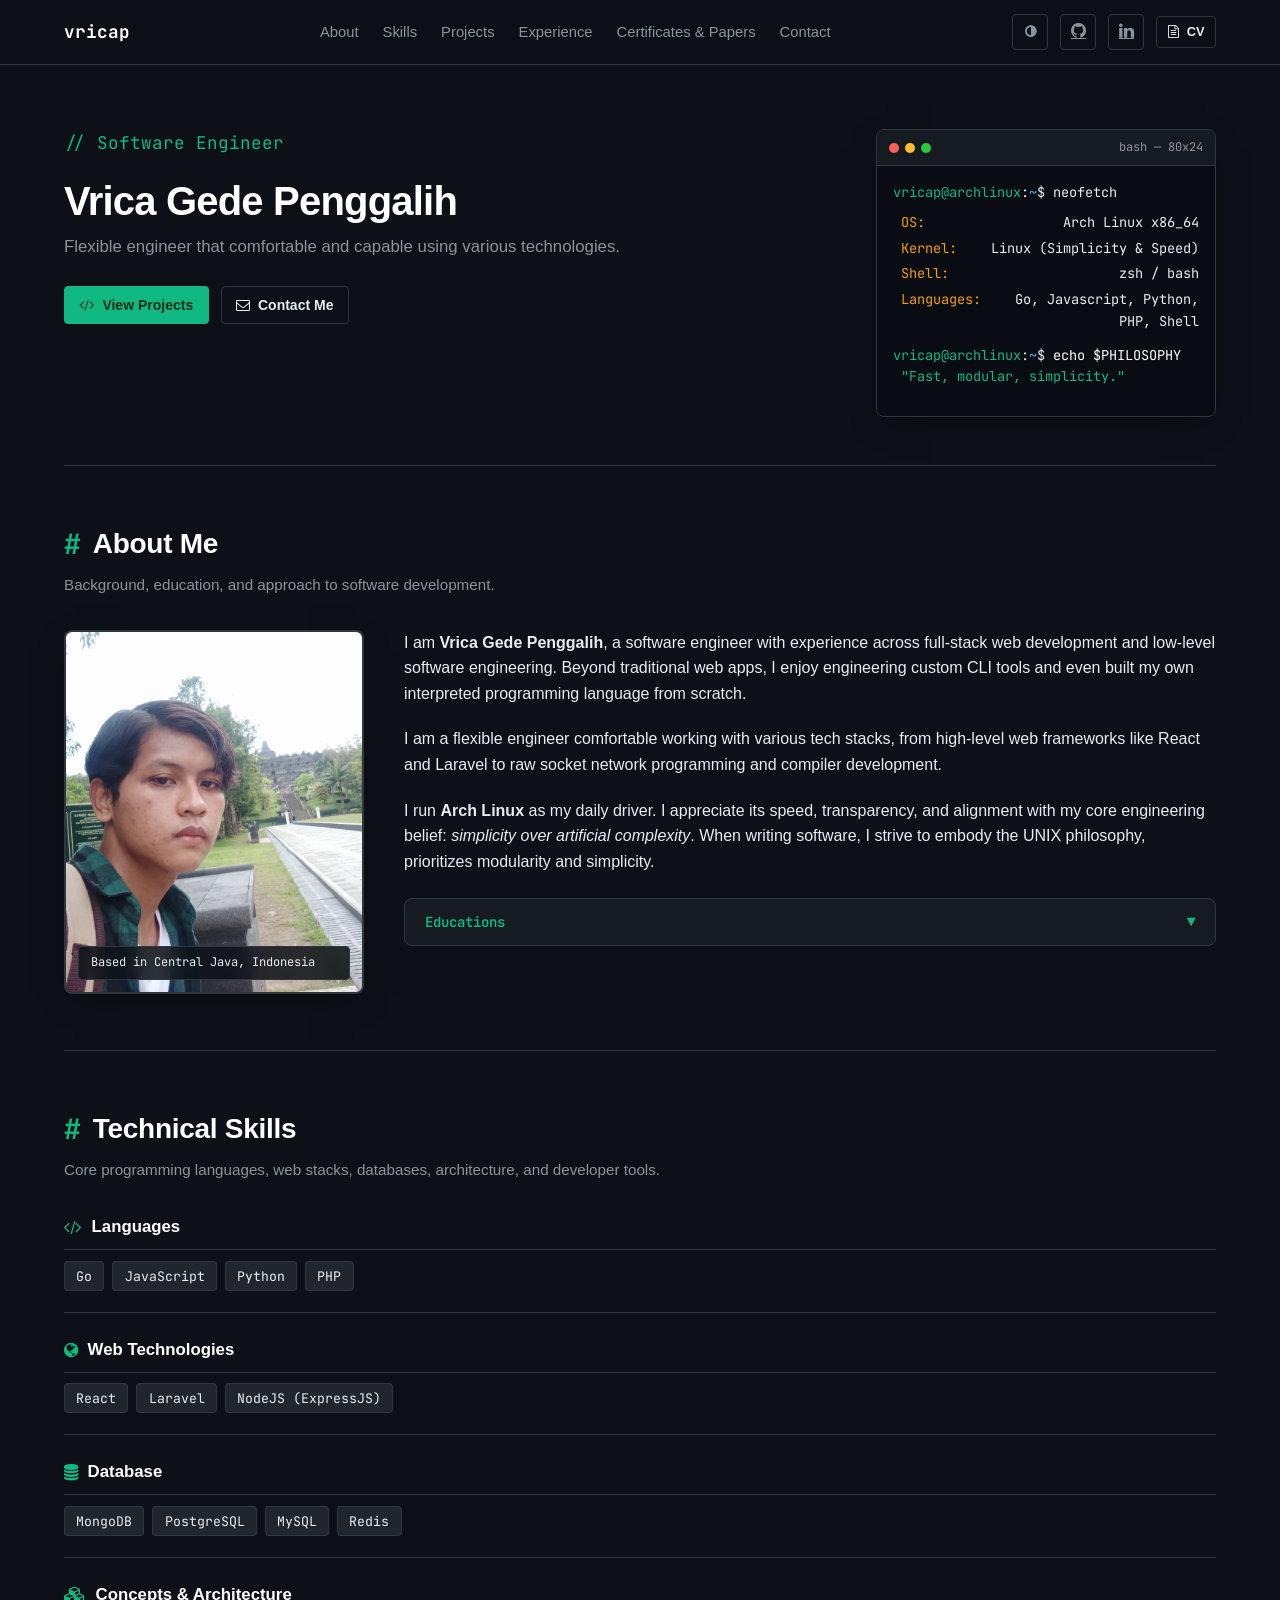
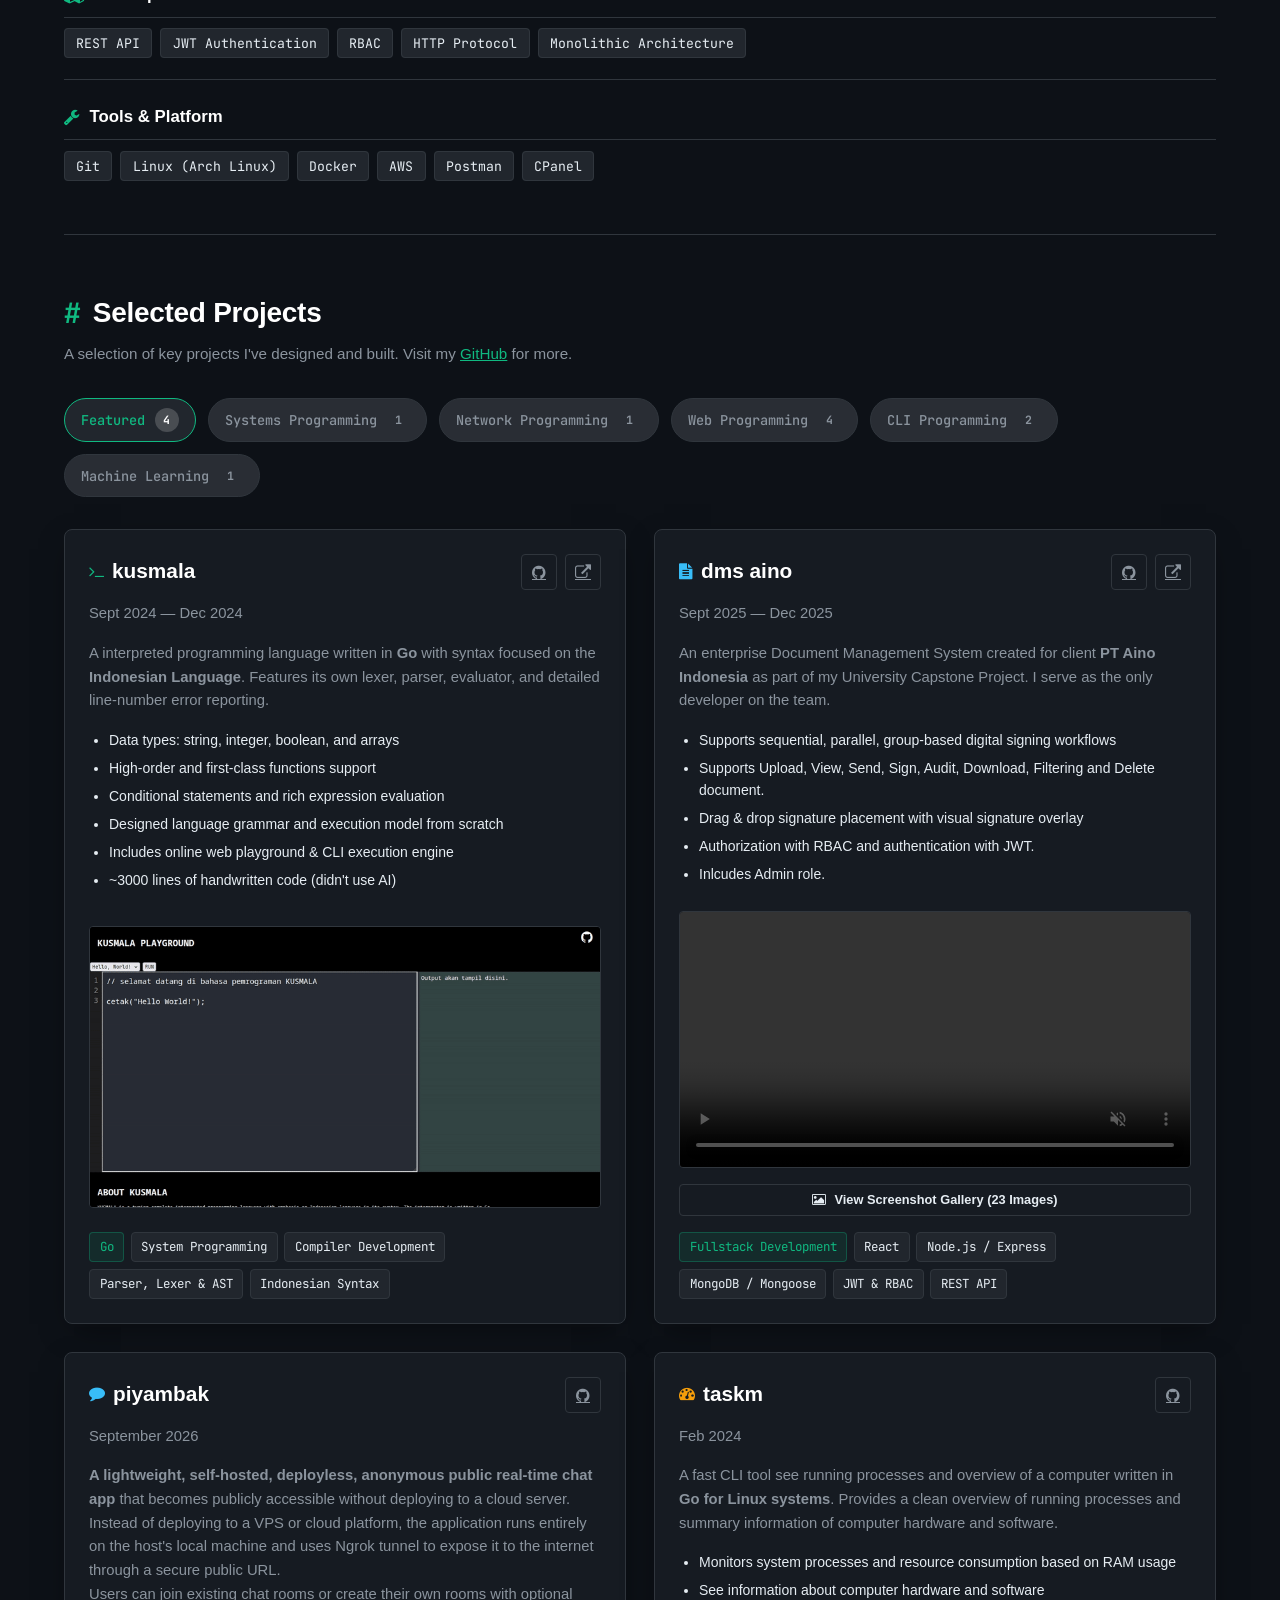
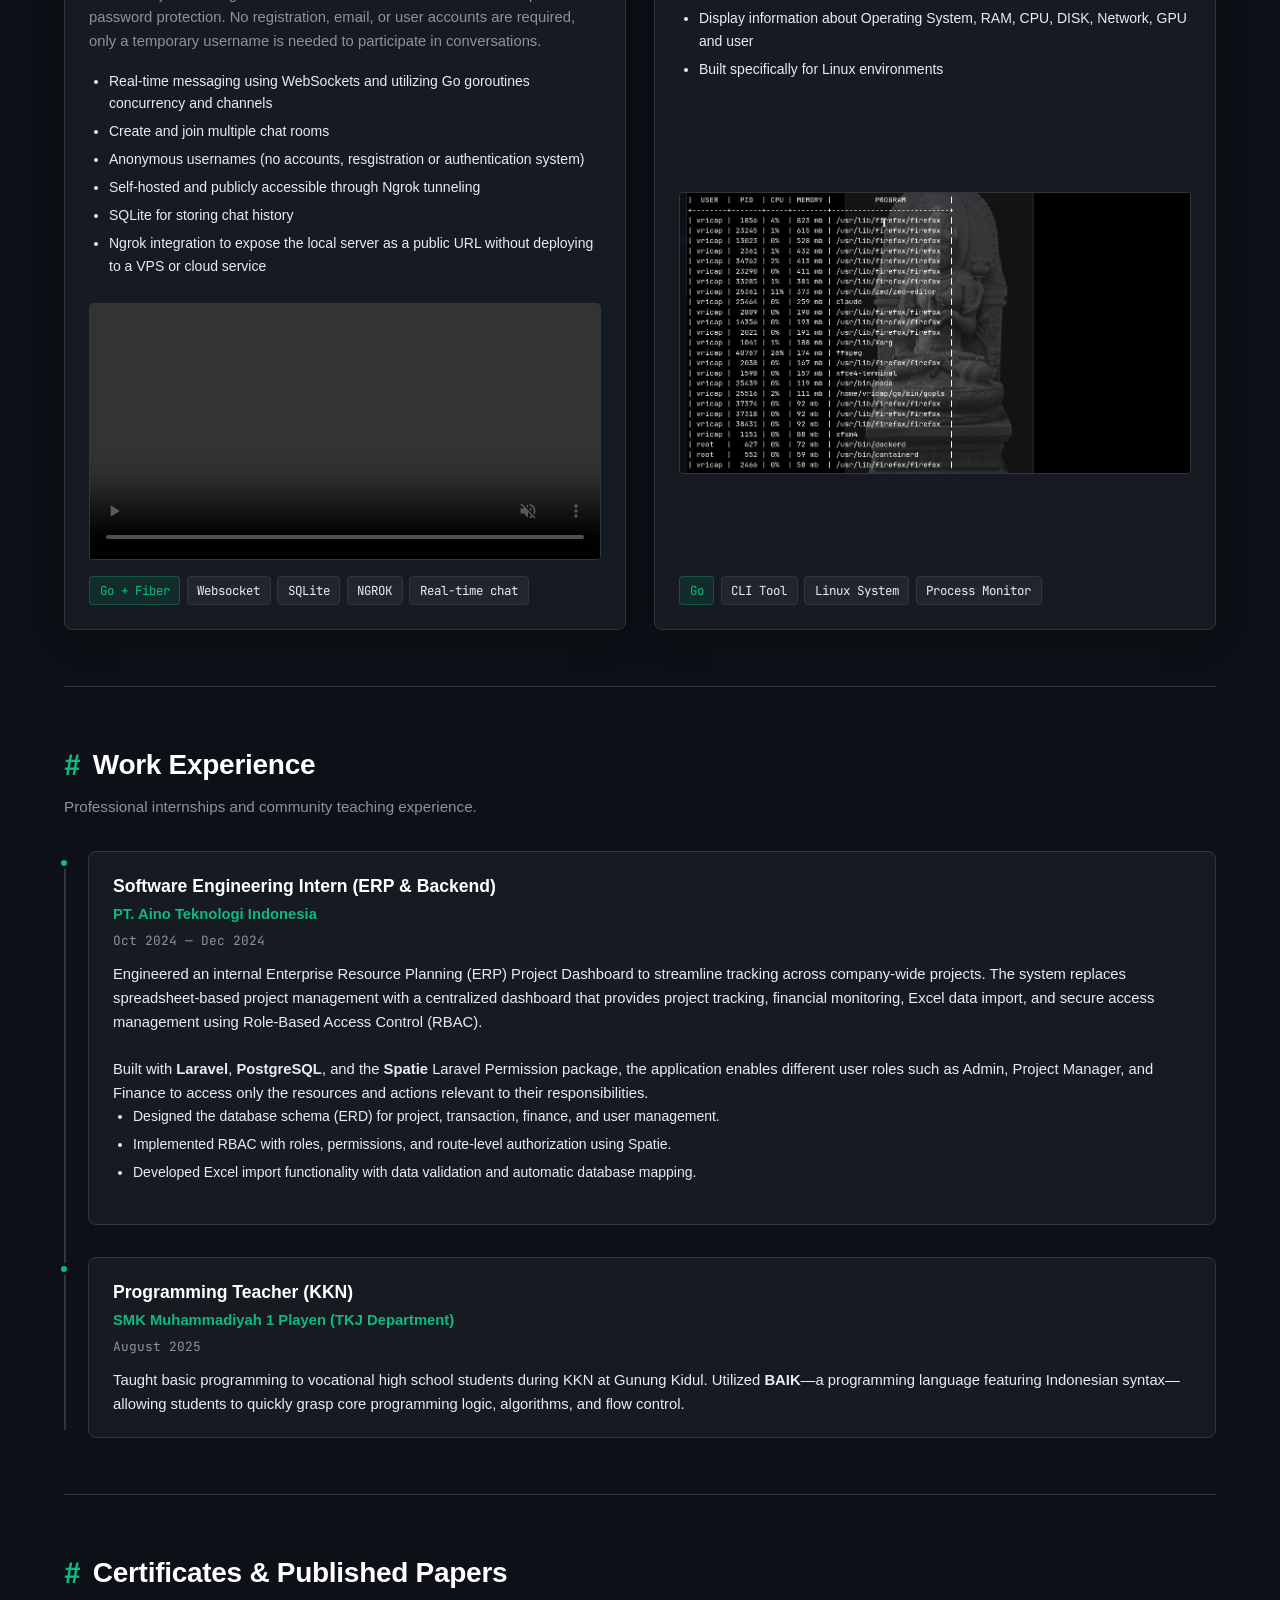
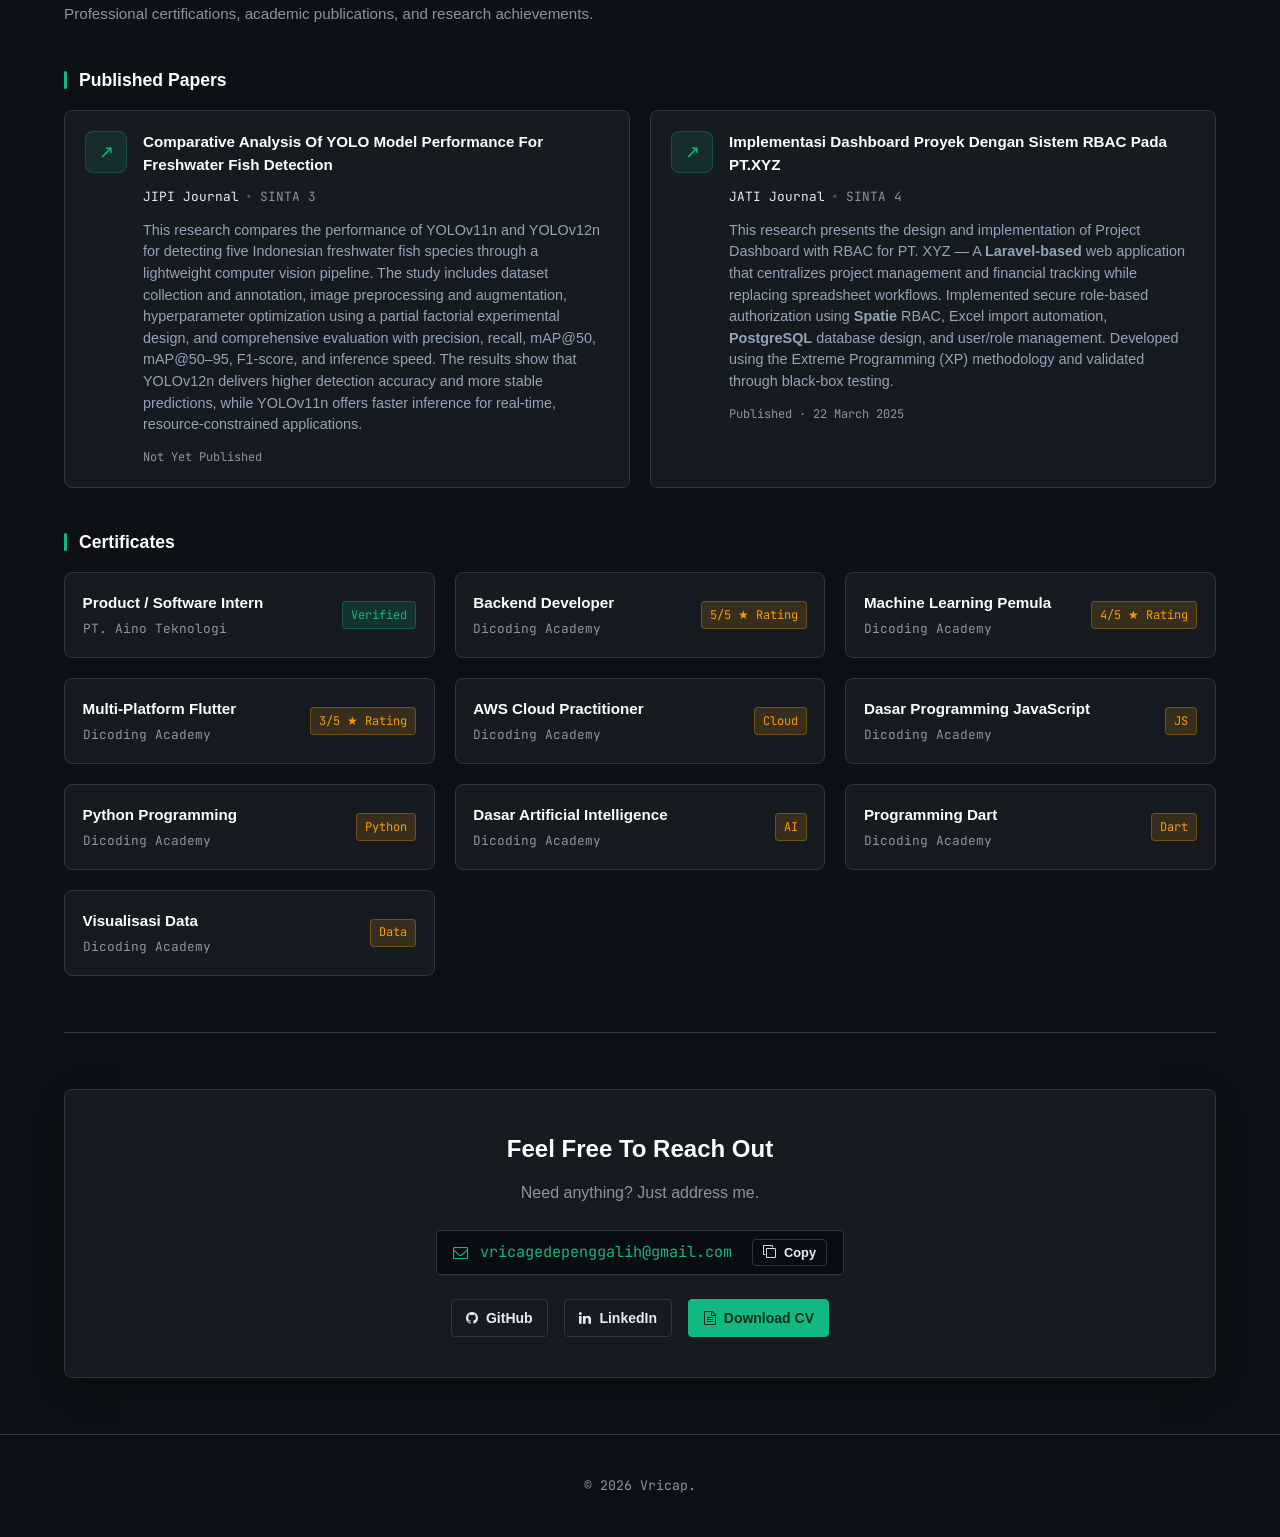
==== index.html @ 4235880d "new project" ====
<!doctype html>
<html lang="en" data-theme="dark">
  <head>
    <meta charset="UTF-8" />
    <meta name="viewport" content="width=device-width, initial-scale=1.0" />
    <title>Vrica Gede Penggalih — Software Engineer</title>
    <meta name="description" content="Portfolio of Vrica Gede Penggalih (Vricap) — Software Engineer specializing in backend systems, custom languages, CLI tools, and web applications." />

    <!-- Fonts & Icons -->
    <link rel="preconnect" href="https://fonts.googleapis.com" />
    <link rel="preconnect" href="https://fonts.gstatic.com" crossorigin />
    <link href="https://fonts.googleapis.com/css2?family=Inter:wght@400;500;600;700;800&family=JetBrains+Mono:wght@400;500;600;700&display=swap" rel="stylesheet" />
    <link rel="stylesheet" href="https://cdnjs.cloudflare.com/ajax/libs/font-awesome/4.7.0/css/font-awesome.min.css" />

    <!-- Custom CSS -->
    <link rel="stylesheet" href="styles.css" />
  </head>
  <body>
    <!-- Navbar -->
    <header>
      <div class="container nav-container">
        <a href="#hero" class="brand">
          <!--<span class="brand-dot"></span>-->
          <span>vricap</span><span style="color: var(--accent-green)"></span>
        </a>

        <ul class="nav-links" id="navLinks">
          <li><a href="#about">About</a></li>
          <li><a href="#skills">Skills</a></li>
          <li><a href="#projects">Projects</a></li>
          <li><a href="#experience">Experience</a></li>
          <li><a href="#certificates">Certificates & Papers</a></li>
          <li><a href="#contact">Contact</a></li>
        </ul>

        <div class="nav-actions">
          <button class="icon-btn" id="themeToggle" title="Switch Theme (Dark / Gruvbox / Nord / Light)">
            <i class="fa fa-adjust"></i>
          </button>

          <a href="https://github.com/vricap" target="_blank" class="icon-btn" title="GitHub Profile">
            <i class="fa fa-github" style="font-size: 1.1rem"></i>
          </a>

          <a href="https://www.linkedin.com/in/vrica-gede-penggalih-266277260/" target="_blank" class="icon-btn" title="LinkedIn Profile">
            <i class="fa fa-linkedin" style="font-size: 1.1rem"></i>
          </a>

          <a href="Vrica-Gede-Penggalih-CV.pdf" target="_blank" class="btn btn-outline btn-sm">
            <i class="fa fa-file-text-o"></i> CV
          </a>

          <button class="mobile-toggle" id="mobileToggle" aria-label="Toggle navigation menu">
            <i class="fa fa-bars"></i>
          </button>
        </div>
      </div>
    </header>

    <main class="container">
      <!-- Hero Section -->
      <section id="hero" class="hero-section">
        <div class="hero-grid">
          <div class="hero-intro">
            <div class="hero-title">// Software Engineer</div>
            <h1>Vrica Gede Penggalih</h1>
            <p class="hero-bio">
                Flexible engineer that comfortable and capable using various technologies.
            </p>
            <!--<div class="hero-tags">
              <span class="tag tag-accent">● Available for opportunities</span>
              <span class="tag">Arch Linux User</span>
              <span class="tag">UNIX Philosophy</span>
              <span class="tag">Go</span>
              <span class="tag">Node.js / React</span>
              <span class="tag">Laravel</span>
            </div>-->
            <div style="display: flex; gap: 0.75rem; flex-wrap: wrap;">
              <a href="#projects" class="btn btn-primary">
                <i class="fa fa-code"></i> View Projects
              </a>
              <a href="#contact" class="btn btn-outline">
                <i class="fa fa-envelope-o"></i> Contact Me
              </a>
            </div>
          </div>

          <!-- Terminal Window -->
          <div class="terminal-window">
            <div class="terminal-header">
              <div class="terminal-dots">
                <span class="dot dot-red"></span>
                <span class="dot dot-yellow"></span>
                <span class="dot dot-green"></span>
              </div>
              <div class="terminal-title">bash — 80x24</div>
            </div>
            <div class="terminal-body">
              <div><span class="prompt">vricap@archlinux</span>:<span class="path">~</span>$ neofetch</div>
              <div class="terminal-output" style="margin-top: 0.5rem;">
                <div class="terminal-row">
                  <span class="term-key">OS:</span>
                  <span class="term-val">Arch Linux x86_64</span>
                </div>
                <div class="terminal-row">
                  <span class="term-key">Kernel:</span>
                  <span class="term-val">Linux (Simplicity &amp; Speed)</span>
                </div>
                <div class="terminal-row">
                  <span class="term-key">Shell:</span>
                  <span class="term-val">zsh / bash</span>
                </div>
                <!--<div class="terminal-row">
                  <span class="term-key">Focus:</span>
                  <span class="term-val">Backend &amp; Systems</span>
                </div>-->
                <div class="terminal-row">
                  <span class="term-key">Languages:</span>
                  <span class="term-val">Go, Javascript, Python, PHP, Shell</span>
                </div>
                <!--<div class="terminal-row">
                  <span class="term-key">Creations:</span>
                  <span class="term-val">kusmala, gherver, taskm</span>
                </div>-->
              </div>
              <div><span class="prompt">vricap@archlinux</span>:<span class="path">~</span>$ <span class="command">echo $PHILOSOPHY</span></div>
              <div class="terminal-output" style="color: var(--accent-green)">
                "Fast, modular, simplicity."
              </div>
            </div>
          </div>
        </div>
      </section>

      <!-- About Section -->
      <section id="about" class="section">
        <div class="section-header">
          <h2 class="section-title">About Me</h2>
          <p class="section-subtitle">Background, education, and approach to software development.</p>
        </div>

        <div class="about-grid">
          <div class="avatar-wrapper">
            <img src="profile-img.jpg" alt="Vrica Gede Penggalih" />
            <div class="status-badge">
              <!--<span class="brand-dot"></span>-->
              <span>Based in Central Java, Indonesia</span>
            </div>
          </div>

          <div class="about-text">
            <p>
              I am <strong>Vrica Gede Penggalih</strong>, a software engineer with experience across full-stack web development and low-level software engineering. Beyond traditional web apps, I enjoy engineering custom CLI tools and even built my own interpreted programming language from scratch.
            </p>
            <p>
              I am a flexible engineer comfortable working with various tech stacks, from high-level web frameworks like React and Laravel to raw socket network programming and compiler development.
            </p>
            <p>
              I run <strong>Arch Linux</strong> as my daily driver. I appreciate its speed, transparency, and alignment with my core engineering belief: <em>simplicity over artificial complexity</em>. When writing software, I strive to embody the UNIX philosophy, prioritizes modularity and simplicity.
            </p>

            <!-- Javanese Accordion -->
            <div class="javanese-box">
              <button class="javanese-toggle" id="javaneseToggle">
                <span>Educations</span>
                <span id="javaneseArrow">▼</span>
              </button>
              <div class="javanese-content" id="javaneseContent">
                <span class="javanese-script">
                  S1 Universitas Aisyiyah Yogyakarta 2022 — 2026
                </span>
                <p style="font-size: 0.875rem; margin-bottom: 0;">
                    Information Technology. IPK 3.66
                </p>
              </div>
            </div>
          </div>
        </div>
      </section>

<!-- Technical Skills Section -->
      <section id="skills" class="section">
        <div class="section-header">
          <h2 class="section-title">Technical Skills</h2>
          <p class="section-subtitle">Core programming languages, web stacks, databases, architecture, and developer tools.</p>
        </div>

        <ul class="skills-list">
          <li class="skills-list-item">
            <div class="skills-list-header">
              <i class="fa fa-code"></i>
              <span>Languages</span>
            </div>
            <ul class="skills-list-tags">
              <li><span class="skill-pill">Go</span></li>
              <li><span class="skill-pill">JavaScript</span></li>
              <li><span class="skill-pill">Python</span></li>
              <li><span class="skill-pill">PHP</span></li>
            </ul>
          </li>

          <li class="skills-list-item">
            <div class="skills-list-header">
              <i class="fa fa-globe"></i>
              <span>Web Technologies</span>
            </div>
            <ul class="skills-list-tags">
              <li><span class="skill-pill">React</span></li>
              <li><span class="skill-pill">Laravel</span></li>
              <li><span class="skill-pill">NodeJS (ExpressJS)</span></li>
            </ul>
          </li>

          <li class="skills-list-item">
            <div class="skills-list-header">
              <i class="fa fa-database"></i>
              <span>Database</span>
            </div>
            <ul class="skills-list-tags">
              <li><span class="skill-pill">MongoDB</span></li>
              <li><span class="skill-pill">PostgreSQL</span></li>
              <li><span class="skill-pill">MySQL</span></li>
              <li><span class="skill-pill">Redis</span></li>
            </ul>
          </li>

          <li class="skills-list-item">
            <div class="skills-list-header">
              <i class="fa fa-cubes"></i>
              <span>Concepts & Architecture</span>
            </div>
            <ul class="skills-list-tags">
              <li><span class="skill-pill">REST API</span></li>
              <li><span class="skill-pill">JWT Authentication</span></li>
              <li><span class="skill-pill">RBAC</span></li>
              <li><span class="skill-pill">HTTP Protocol</span></li>
              <li><span class="skill-pill">Monolithic Architecture</span></li>
            </ul>
          </li>

          <li class="skills-list-item">
            <div class="skills-list-header">
              <i class="fa fa-wrench"></i>
              <span>Tools & Platform</span>
            </div>
            <ul class="skills-list-tags">
              <li><span class="skill-pill">Git</span></li>
              <li><span class="skill-pill">Linux (Arch Linux)</span></li>
              <li><span class="skill-pill">Docker</span></li>
              <li><span class="skill-pill">AWS</span></li>
              <li><span class="skill-pill">Postman</span></li>
              <li><span class="skill-pill">CPanel</span></li>
            </ul>
          </li>
        </ul>
      </section>

      <!-- Projects Section -->
      <section id="projects" class="section">
        <div class="section-header">
          <h2 class="section-title">Selected Projects</h2>
          <p class="section-subtitle">
            A selection of key projects I've designed and built. Visit my <a href="https://github.com/vricap" target="_blank" style="color: var(--accent-green); text-decoration: underline;">GitHub</a> for more.
          </p>
        </div>

        <!-- Filter Bar -->
        <div class="filter-bar">
          <button class="filter-btn active featured-btn" data-filter="featured">
              Featured
              <span class="count">4</span>
          </button>
          <button class="filter-btn" data-filter="systems">
              Systems Programming
              <span class="count">1</span>
          </button>
          <button class="filter-btn" data-filter="network">
              Network Programming
              <span class="count">1</span>
          </button>
          <button class="filter-btn" data-filter="web">
              Web Programming
              <span class="count">4</span>
          </button>
          <button class="filter-btn" data-filter="cli">
              CLI Programming
              <span class="count">2</span>
          </button>
          <button class="filter-btn" data-filter="ml">
              Machine Learning
              <span class="count">1</span>
          </button>
        </div>

        <div class="projects-grid">
          <!-- Project 1: Kusmala -->
          <div class="project-card" data-category="systems featured">
            <div class="project-header">
              <div class="project-title-area">
                <i class="fa fa-terminal" style="color: var(--accent-green)"></i>
                <a href="https://github.com/vricap/kusmala" target="_blank" class="project-title">
                    kusmala
                </a>
              </div>
              <div class="project-links">
                <a href="https://github.com/vricap/kusmala" target="_blank" class="icon-btn" title="View Code on GitHub">
                  <i class="fa fa-github"></i>
                </a>
                <a href="https://ku-7a61eb073c154657985fb0a5e6bce6e6.ecs.ap-southeast-1.on.aws/" target="_blank" class="icon-btn" title="Live Playground">
                  <i class="fa fa-external-link"></i>
                </a>
              </div>
            </div>

            <span class="project-time">Sept 2024 — Dec 2024</span>
            <p class="project-description">
              A interpreted programming language written in <strong>Go</strong> with syntax focused on the <strong>Indonesian Language</strong>. Features its own lexer, parser, evaluator, and detailed line-number error reporting.
            </p>

            <ul class="project-feature-list">
              <li>Data types: string, integer, boolean, and arrays</li>
              <li>High-order and first-class functions support</li>
              <li>Conditional statements and rich expression evaluation</li>
              <li>Designed language grammar and execution model from scratch</li>
              <li>Includes online web playground &amp; CLI execution engine</li>
              <li>~3000 lines of handwritten code (didn't use AI)</li>
            </ul>

            <div class="project-media">
              <img src="resources/kusmala-demo.gif" alt="kusmala interpreter demo" loading="lazy" />
            </div>

            <div class="project-tags">
              <span class="tag tag-accent">Go</span>
              <span class="tag">System Programming</span>
              <span class="tag">Compiler Development</span>
              <span class="tag">Parser, Lexer &amp; AST</span>
              <span class="tag">Indonesian Syntax</span>
            </div>
          </div>

          <!-- Project 2: DMS Aino -->
          <div class="project-card" data-category="web featured">
            <div class="project-header">
              <div class="project-title-area">
                <i class="fa fa-file-text" style="color: var(--accent-blue)"></i>
                <a href="https://github.com/Vricap/dms-aino" target="_blank" class="project-title">dms aino</a>
              </div>
              <div class="project-links">
                <a href="https://github.com/Vricap/dms-aino" target="_blank" class="icon-btn" title="View Code on GitHub">
                  <i class="fa fa-github"></i>
                </a>
                <a href="https://dms-aino.onrender.com/" target="_blank" class="icon-btn" title="Live Demo">
                  <i class="fa fa-external-link"></i>
                </a>
              </div>
            </div>

            <span class="project-time">Sept 2025 — Dec 2025</span>
            <p class="project-description">
              An enterprise Document Management System created for client <strong>PT Aino Indonesia</strong> as part of my University Capstone Project. I serve as the only developer on the team.
            </p>

            <ul class="project-feature-list">
              <li>Supports sequential, parallel, group-based digital signing workflows</li>
              <li> Supports Upload, View, Send, Sign, Audit, Download, Filtering and Delete document.</li>
              <li>Drag &amp; drop signature placement with visual signature overlay</li>
              <li>Authorization with RBAC and authentication with JWT.</li>
              <li>Inlcudes Admin role.</li>
            </ul>

            <div class="project-media">
              <video autoplay muted loop playsinline controls class="video">
                <source src="resources/dms-aino-demo.mp4" type="video/mp4" />
                Your browser does not support the video tag.
              </video>
            </div>

            <div style="margin-bottom: 1rem;">
              <a href="#" id="openDmsGallery" class="btn btn-outline btn-sm" style="width: 100%;">
                <i class="fa fa-picture-o"></i> View Screenshot Gallery (23 Images)
              </a>
            </div>

            <div class="project-tags">
              <span class="tag tag-accent">Fullstack Development</span>
              <span class="tag">React</span>
              <span class="tag">Node.js / Express</span>
              <span class="tag">MongoDB / Mongoose</span>
              <span class="tag">JWT &amp; RBAC</span>
              <span class="tag">REST API</span>
            </div>
          </div>

          <!-- Project Piyambak -->
          <div class="project-card" data-category="web featured">
            <div class="project-header">
              <div class="project-title-area">
                <i class="fa fa-comment" style="color: var(--accent-blue)"></i>
                <a href="https://github.com/Vricap/piyambak" target="_blank" class="project-title">piyambak</a>
              </div>
              <div class="project-links">
                <a href="https://github.com/Vricap/piyambak" target="_blank" class="icon-btn" title="View Code on GitHub">
                  <i class="fa fa-github"></i>
                </a>
              </div>
            </div>

            <span class="project-time">September 2026</span>
            <p class="project-description">
                <strong>A lightweight, self-hosted, deployless, anonymous public real-time chat app</strong> that becomes publicly accessible without deploying to a cloud server. Instead of deploying to a VPS or cloud platform, the application runs entirely on the host's local machine and uses Ngrok tunnel to expose it to the internet through a secure public URL.<br>
                Users can join existing chat rooms or create their own rooms with optional password protection. No registration, email, or user accounts are required, only a temporary username is needed to participate in conversations.
            </p>

            <ul class="project-feature-list">
              <li>Real-time messaging using WebSockets and utilizing Go goroutines concurrency and channels</li>
              <li>Create and join multiple chat rooms</li>
              <li>Anonymous usernames (no accounts, resgistration or authentication system)</li>
              <li>Self-hosted and publicly accessible through Ngrok tunneling</li>
              <li>SQLite for storing chat history</li>
              <li>Ngrok integration to expose the local server as a public URL without deploying to a VPS or cloud service</li>
            </ul>

            <div class="project-media">
              <video autoplay muted loop playsinline controls class="video">
                <source src="resources/piyambak-demo.mp4" type="video/mp4" />
                Your browser does not support the video tag.
              </video>
            </div>

            <div class="project-tags">
              <span class="tag tag-accent">Go + Fiber</span>
              <span class="tag">Websocket</span>
              <span class="tag">SQLite</span>
              <span class="tag">NGROK</span>
              <span class="tag">Real-time chat</span>
            </div>
          </div>

          <!-- Project 3: Gherver -->
          <div class="project-card" data-category="network">
            <div class="project-header">
              <div class="project-title-area">
                <i class="fa fa-server" style="color: var(--accent-purple)"></i>
                <a href="https://github.com/Vricap/gherver" target="_blank" class="project-title">gherver</a>
              </div>
              <div class="project-links">
                <a href="https://github.com/Vricap/gherver" target="_blank" class="icon-btn" title="View Code on GitHub">
                  <i class="fa fa-github"></i>
                </a>
              </div>
            </div>

            <span class="project-time">May 2025</span>
            <p class="project-description">
              A lightweight HTTP server library for Go, <strong>built from scratch</strong> using TCP connections without relying on Go's http package, giving deep insight into http ptocol and network-level backend development.
            </p>

            <ul class="project-feature-list">
                <li>Implemented an HTTP server directly on top of Go's net TCP package.</li>
                <li>Built HTTP request parsing and response handling from the ground up.</li>
                <li>Designed a simple routing system supporting HTTP methods and custom handlers.</li>
                <li>Added static file serving for documents and media.</li>
                <li>Implemented configurable HTTP response headers and status codes.</li>
                <li>Added JSON and byte-based response support.</li>
                <li>Designed the library with a simple API for defining routes and starting the server.</li>
              <!--<li>TCP socket-based HTTP request parsing &amp; response formatting</li>
              <li>Method and path-based routing</li>
              <li>Supports HTTP status codes, JSON & byte responses, and CORS handling</li>
              <li>Supports Static file and media serving</li>-->
            </ul>

            <div class="terminal-window" style="margin-bottom: 1rem; font-size: 0.78rem;">
              <div class="terminal-body" style="padding: 0.75rem;">
                <span style="color: var(--accent-purple)">// EXAMPLE</span><br/>
                <span style="color: var(--accent-blue)">h</span> := http.Init()<br/>
                <span style="color: var(--accent-blue)">h</span>.LoadStatic(<span style="color: var(--accent-amber)">"/static"</span>, <span style="color: var(--accent-amber)">"./resource"</span>)<br/><br/>

                <span style="color: var(--accent-blue)">h</span>.Routes = []*http.Routes{<br/>
                &nbsp;&nbsp;{<br/>
                &nbsp;&nbsp;&nbsp;&nbsp;Path: <span style="color: var(--accent-amber)">"/api/foo"</span>,<br/>
                &nbsp;&nbsp;&nbsp;&nbsp;Method: <span style="color: var(--accent-amber)">"GET"</span>,<br/>
                &nbsp;&nbsp;&nbsp;&nbsp;Handler: func(h *http.Http) {<br/>
                &nbsp;&nbsp;&nbsp;&nbsp;&nbsp;&nbsp;h.Response.Headers.SetStatusCode(<span style="color: var(--accent-amber)">200</span>)<br/>
                &nbsp;&nbsp;&nbsp;&nbsp;&nbsp;&nbsp;h.Response.Headers.ContType = <span style="color: var(--accent-amber)">"application/json"</span><br/>
                &nbsp;&nbsp;&nbsp;&nbsp;&nbsp;&nbsp;h.Response.Body.Byte([]<span style="color: var(--accent-blue)">byte</span>(<span style="color: var(--accent-amber)">`{"status":"ok"}`</span>))<br/>
                &nbsp;&nbsp;&nbsp;&nbsp;},<br/>
                &nbsp;&nbsp;},<br/>
                }<br/><br/>

                <span style="color: var(--accent-blue)">h</span>.StartServer(<span style="color: var(--accent-amber)">"127.0.0.1"</span>, <span style="color: var(--accent-amber)">":8000"</span>)
              </div>
            </div>

            <div class="project-tags">
              <span class="tag tag-accent">Go</span>
              <span class="tag">Network Programming</span>
              <span class="tag">TCP Sockets</span>
              <span class="tag">HTTP Protocol</span>
              <!--<span class="tag">Zero Dependencies</span>-->
            </div>
          </div>

          <!-- Project 4: Taskm -->
          <div class="project-card" data-category="cli featured">
            <div class="project-header">
              <div class="project-title-area">
                <i class="fa fa-tachometer" style="color: var(--accent-amber)"></i>
                <a href="https://github.com/Vricap/taskm" target="_blank" class="project-title">taskm</a>
              </div>
              <div class="project-links">
                <a href="https://github.com/Vricap/taskm" target="_blank" class="icon-btn" title="View Code on GitHub">
                  <i class="fa fa-github"></i>
                </a>
              </div>
            </div>

            <span class="project-time">Feb 2024</span>
            <p class="project-description">
              A fast CLI tool see running processes and overview of a computer written in <strong>Go for Linux systems</strong>. Provides a clean overview of running processes and summary information of computer hardware and software.
            </p>

            <ul class="project-feature-list">
              <li>Monitors system processes and resource consumption based on RAM usage</li>
              <li>See information about computer hardware and software</li>
              <li>Display information about Operating System, RAM, CPU, DISK, Network, GPU and user</li>
              <li>Built specifically for Linux environments</li>
            </ul>

            <div class="project-media">
              <img src="resources/taskm.gif" alt="taskm CLI preview" loading="lazy" />
            </div>

            <div class="project-tags">
              <span class="tag tag-accent">Go</span>
              <span class="tag">CLI Tool</span>
              <span class="tag">Linux System</span>
              <span class="tag">Process Monitor</span>
            </div>
          </div>

          <!-- Project jocr -->
          <div class="project-card" data-category="web">
            <div class="project-header">
              <div class="project-title-area">
                <i class="fa fa-terminal" style="color: var(--accent-green)"></i>
                <a href="https://github.com/vricap/jocr" target="_blank" class="project-title">
                    jocr
                </a>
              </div>
              <div class="project-links">
                <a href="https://github.com/vricap/jocr" target="_blank" class="icon-btn" title="View Code on GitHub">
                  <i class="fa fa-github"></i>
                </a>
              </div>
            </div>

            <span class="project-time">Apr 2025</span>
            <p class="project-description">
                A web-based OCR application for recognizing Javanese language from images and converting it into digital text. Built with Golang for the backend and Tesseract OCR as the recognition engine, featuring a clean and minimal interface with image preview, drag-and-drop upload, OCR processing, and downloadable text results.
            </p>

            <ul class="project-feature-list">
                <li>Built a web-based Javanese OCR application using Golang and Tesseract OCR.</li>
                <li>Implemented image upload, drag-and-drop, real-time image preview, OCR text extraction, and downloadable output</li>
                <li>Used <em><a href="https://github.com/tesseract-ocr/tessdata_best">tessdata_best</a></em> model provided by the tesseract engine community.</li>
                <li>Containerized the app with Docker. Available at <a href="https://hub.docker.com/repository/docker/vricap/javanese-ocr-go">Docker Hub</a></li>
            </ul>

            <div class="project-media">
              <video autoplay muted loop playsinline controls class="video">
                <source src="resources/jocr-demo.mp4" type="video/mp4" />
                Your browser does not support the video tag.
              </video>
            </div>

            <div class="project-tags">
              <span class="tag tag-accent">Go</span>
              <span class="tag">Web Programming</span>
              <span class="tag">Tesseract Engine</span>
              <span class="tag">OCR</span>
              <span class="tag">Docker</span>
            </div>
          </div>

          <!-- Project zipper -->
          <div class="project-card" data-category="cli">
            <div class="project-header">
              <div class="project-title-area">
                <i class="fa fa-terminal" style="color: var(--accent-green)"></i>
                <a href="https://github.com/vricap/zipper" target="_blank" class="project-title">
                    zipper
                </a>
              </div>
              <div class="project-links">
                <a href="https://github.com/vricap/zipper" target="_blank" class="icon-btn" title="View Code on GitHub">
                  <i class="fa fa-github"></i>
                </a>
              </div>
            </div>

            <span class="project-time">Dec 2023</span>
            <p class="project-description">
                A lightweight command-line utility for compressing and extracting files and folders using ZIP archives. Built with Go, Zipper provides a simple CLI interface for quickly zipping individual files, multiple files, or entire directories, as well as extracting ZIP archives to a specified destination.
            </p>

            <ul class="project-feature-list">
                <li>Zip individual files or multiple files or even entire directories</li>
                <li>Extract ZIP archives with custom destination paths</li>
                <li>Simple command-line interface</li>
                <li>Lightweight and fast</li>
            </ul>

            <div class="terminal-window" style="margin-bottom: 1rem; font-size: 0.78rem;">
              <div class="terminal-body" style="padding: 0.75rem;">
                <span style="color: var(--accent-purple)">// EXAMPLE</span><br/>
                <span style="color: var(--accent-purple)">// ZIP MULTIPLE FILES</span><br/>
                <span style="color: var(--accent-blue)">$</span> zipper -z -fl
                <span style="color: var(--accent-amber)">[task1.pdf task2.pdf]</span>
                <span style="color: var(--accent-amber)">homework</span><br/><br/>

                <span style="color: var(--accent-purple)">// ZIP A FOLDER</span><br/>
                <span style="color: var(--accent-blue)">$</span> zipper -z -fd
                <span style="color: var(--accent-amber)">my-project</span>
                <span style="color: var(--accent-amber)">backup</span><br/><br/>

                <span style="color: var(--accent-purple)">// UNZIP AN ARCHIVE</span><br/>
                <span style="color: var(--accent-blue)">$</span> zipper -u
                <span style="color: var(--accent-amber)">homework.zip</span>
                <span style="color: var(--accent-amber)">homework-done</span>
              </div>
            </div>

            <div class="project-tags">
              <span class="tag tag-accent">Go</span>
              <span class="tag">CLI tool</span>
              <span class="tag">ZIP Archive</span>
            </div>
          </div>

          <!-- Project fishscan -->
          <div class="project-card" data-category="web ml">
            <div class="project-header">
              <div class="project-title-area">
                <i class="fa fa-terminal" style="color: var(--accent-green)"></i>
                <a href="https://github.com/vricap/fishes_detection" target="_blank" class="project-title">
                    Fishscan AI
                </a>
              </div>
              <div class="project-links">
                <a href="https://github.com/vricap/fishes_detection" target="_blank" class="icon-btn" title="View Code on GitHub">
                  <i class="fa fa-github"></i>
                </a>
              </div>
            </div>

            <span class="project-time">May 2025</span>
            <p class="project-description">
                Built an end-to-end web application that detects multiple Indonesian freshwater fish species from a single image using my own YOLOv12 object detection model. Independently created the dataset, performed manual annotation and augmentation in Roboflow, trained the model in Google Colab, deployed it to a web application. The application identifies multiple fish and multiple species simultaneously, displays nutritional information for each detected species, and generates personalized cooking recipes using a Large Language Model (LLM).
            </p>

            <ul class="project-feature-list">
                <li>Multi-object and multi-species fish detection in a single image.</li>
                <li>Perform dataset collection, annotation and augmentation in Roboflow and trained the model in Google colab. <a href="https://app.roboflow.com/foo-bar-9kclv/indonesia-freshwater-fish/6">Link to Roboflow -></a></li>
                <li>Supports detection of Milkfish (Bandeng), Catfish (Lele), Tilapia (Nila), Pangasius (Patin), and Gourami (Gurame).</li>
                <li>Displays nutritional information for each detected fish species.</li>
                <li>AI-generated cooking recipes based on detected fish using an LLM.</li>
                <li>User-friendly web interface for image upload and real-time inference.</li>
            </ul>

            <div class="project-media">
              <video autoplay muted loop playsinline controls class="video">
                <source src="resources/fishscan-demo.mp4" type="video/mp4" />
                Your browser does not support the video tag.
              </video>
            </div>

            <div class="project-tags">
              <span class="tag tag-accent">Python + FastAPI</span>
              <span class="tag">Machine Learning</span>
              <span class="tag">Web Programming</span>
              <span class="tag">YOLOv12</span>
              <span class="tag">Roboflow</span>
              <span class="tag">Google Colab</span>
              <span class="tag">Image Detections</span>
            </div>
          </div>
        </div>
      </section>

      <!-- Experience Section -->
      <section id="experience" class="section">
        <div class="section-header">
          <h2 class="section-title">Work Experience</h2>
          <p class="section-subtitle">Professional internships and community teaching experience.</p>
        </div>

        <div class="timeline">
          <!-- Item 1 -->
          <div class="timeline-item">
            <div class="timeline-dot"></div>
            <div class="timeline-content">
              <div class="timeline-role">Software Engineering Intern (ERP &amp; Backend)</div>
              <div class="timeline-company">PT. Aino Teknologi Indonesia</div>
              <div class="timeline-date">Oct 2024 — Dec 2024</div>
              <p class="timeline-desc">
                Engineered an internal Enterprise Resource Planning (ERP) Project Dashboard to streamline tracking across company-wide projects. The system replaces spreadsheet-based project management with a centralized dashboard that provides project tracking, financial monitoring, Excel data import, and secure access management using Role-Based Access Control (RBAC). <br> <br>
                Built with <strong>Laravel</strong>, <strong>PostgreSQL</strong>, and the <strong>Spatie</strong> Laravel Permission package, the application enables different user roles such as Admin, Project Manager, and Finance to access only the resources and actions relevant to their responsibilities.
                <ul class="project-feature-list">
                    <li>Designed the database schema (ERD) for project, transaction, finance, and user management.</li>
                    <li>Implemented RBAC with roles, permissions, and route-level authorization using Spatie.</li>
                    <li>Developed Excel import functionality with data validation and automatic database mapping.</li>
                    <!--<li>Built project management features, including project lists, project details, transaction history, and user/role management.</li>-->
                </ul>
              </p>
            </div>
          </div>

          <!-- Item 2 -->
          <div class="timeline-item">
            <div class="timeline-dot"></div>
            <div class="timeline-content">
              <div class="timeline-role">Programming Teacher (KKN)</div>
              <div class="timeline-company">SMK Muhammadiyah 1 Playen (TKJ Department)</div>
              <div class="timeline-date">August 2025</div>
              <p class="timeline-desc">
                Taught basic programming to vocational high school students during KKN at Gunung Kidul. Utilized <strong>BAIK</strong>—a programming language featuring Indonesian syntax—allowing students to quickly grasp core programming logic, algorithms, and flow control.
              </p>
            </div>
          </div>
        </div>
      </section>

      <!-- Certificates & Published Papers Section -->
      <section id="certificates" class="section">
        <div class="section-header">
          <h2 class="section-title">Certificates &amp; Published Papers</h2>
          <p class="section-subtitle">
            Professional certifications, academic publications, and research achievements.
          </p>
        </div>

        <!-- Published Papers -->
        <div class="subsection papers-subsection">
          <h3 class="subsection-title">Published Papers</h3>

          <div class="paper-grid">

              <!-- Paper 2 -->
              <a href="#" target="_blank" class="paper-card">
                <div class="paper-icon">
                  <span>↗</span>
                </div>

                <div class="paper-info">
                  <h4>
                      Comparative Analysis Of YOLO Model Performance For Freshwater Fish Detection
                  </h4>

                  <div class="paper-meta">
                    <span class="paper-journal">JIPI Journal</span>
                    <span class="paper-divider">•</span>
                    <span>SINTA 3</span>
                  </div>

                  <p class="paper-description">
                    This research compares the performance of YOLOv11n and YOLOv12n for detecting five Indonesian freshwater fish species through a lightweight computer vision pipeline. The study includes dataset collection and annotation, image preprocessing and augmentation, hyperparameter optimization using a partial factorial experimental design, and comprehensive evaluation with precision, recall, mAP@50, mAP@50–95, F1-score, and inference speed. The results show that YOLOv12n delivers higher detection accuracy and more stable predictions, while YOLOv11n offers faster inference for real-time, resource-constrained applications.
                  </p>

                  <div class="paper-date">
                      Not Yet Published
                  </div>
                </div>

                <!--<span class="paper-badge">Research</span>-->
              </a>

            <!-- Paper 1 -->
            <a href="https://garuda.kemdiktisaintek.go.id/documents/detail/4976546" target="_blank" class="paper-card">
              <div class="paper-icon">
                <span>↗</span>
              </div>

              <div class="paper-info">
                <h4>
                  Implementasi Dashboard Proyek Dengan Sistem RBAC Pada PT.XYZ
                </h4>

                <div class="paper-meta">
                  <span class="paper-journal">JATI Journal</span>
                  <span class="paper-divider">•</span>
                  <span>SINTA 4</span>
                </div>

                <p class="paper-description">
                    This research presents the design and implementation of Project Dashboard with RBAC for PT. XYZ — A <strong>Laravel-based</strong> web application that centralizes project management and financial tracking while replacing spreadsheet workflows. Implemented secure role-based authorization using <strong>Spatie</strong> RBAC, Excel import automation, <strong>PostgreSQL</strong> database design, and user/role management. Developed using the Extreme Programming (XP) methodology and validated through black-box testing.
                </p>

                <div class="paper-date">
                  Published · 22 March 2025
                </div>
              </div>

              <!--<span class="paper-badge">Research</span>-->
            </a>

          </div>
        </div>

        <!-- Certificates -->
        <div class="subsection">
          <h3 class="subsection-title">Certificates</h3>

          <div class="cert-grid">
            <!-- Cert 1 -->
            <a href="sertificates/Vrica Gede Penggalih - Product Intern.pdf" target="_blank" class="cert-card">
              <div class="cert-info">
                <h4>Product / Software Intern</h4>
                <div class="cert-issuer">PT. Aino Teknologi</div>
              </div>
              <span class="cert-badge verified">Verified</span>
            </a>

            <!-- Cert 2 -->
            <a href="sertificates/sertifikat_backend_pemula_dicoding.pdf" target="_blank" class="cert-card">
              <div class="cert-info">
                <h4>Backend Developer</h4>
                <div class="cert-issuer">Dicoding Academy</div>
              </div>
              <span class="cert-badge">5/5 ★ Rating</span>
            </a>

            <!-- Cert 3 -->
            <a href="sertificates/sertifikat_ml_pemula_dicoding.pdf" target="_blank" class="cert-card">
              <div class="cert-info">
                <h4>Machine Learning Pemula</h4>
                <div class="cert-issuer">Dicoding Academy</div>
              </div>
              <span class="cert-badge">4/5 ★ Rating</span>
            </a>

            <!-- Cert 4 -->
            <a href="sertificates/sertifikat_aplikasi_flutter_pemula.pdf" target="_blank" class="cert-card">
              <div class="cert-info">
                <h4>Multi-Platform Flutter</h4>
                <div class="cert-issuer">Dicoding Academy</div>
              </div>
              <span class="cert-badge">3/5 ★ Rating</span>
            </a>

            <!-- Cert 5 -->
            <a href="sertificates/sertifikat_aws_cloud_dicoding.pdf" target="_blank" class="cert-card">
              <div class="cert-info">
                <h4>AWS Cloud Practitioner</h4>
                <div class="cert-issuer">Dicoding Academy</div>
              </div>
              <span class="cert-badge">Cloud</span>
            </a>

            <!-- Cert 6 -->
            <a href="sertificates/sertifikat_dasar_javascript.pdf" target="_blank" class="cert-card">
              <div class="cert-info">
                <h4>Dasar Programming JavaScript</h4>
                <div class="cert-issuer">Dicoding Academy</div>
              </div>
              <span class="cert-badge">JS</span>
            </a>

            <!-- Cert 7 -->
            <a href="sertificates/sertifikat_python_pemula_dicoding.pdf" target="_blank" class="cert-card">
              <div class="cert-info">
                <h4>Python Programming</h4>
                <div class="cert-issuer">Dicoding Academy</div>
              </div>
              <span class="cert-badge">Python</span>
            </a>

            <!-- Cert 8 -->
            <a href="sertificates/sertifikat_dasar_ai.pdf" target="_blank" class="cert-card">
              <div class="cert-info">
                <h4>Dasar Artificial Intelligence</h4>
                <div class="cert-issuer">Dicoding Academy</div>
              </div>
              <span class="cert-badge">AI</span>
            </a>

            <!-- Cert 9 -->
            <a href="sertificates/sertifikat_memulai_dengan_dart.pdf" target="_blank" class="cert-card">
              <div class="cert-info">
                <h4>Programming Dart</h4>
                <div class="cert-issuer">Dicoding Academy</div>
              </div>
              <span class="cert-badge">Dart</span>
            </a>

            <!-- Cert 10 -->
            <a href="sertificates/sertifikat_visualisasi_data_dicoding.pdf" target="_blank" class="cert-card">
              <div class="cert-info">
                <h4>Visualisasi Data</h4>
                <div class="cert-issuer">Dicoding Academy</div>
              </div>
              <span class="cert-badge">Data</span>
            </a>
          </div>
        </div>
      </section>

      <!-- Contact Section -->
      <section id="contact" class="section">
        <div class="contact-card">
          <h3>Feel Free To Reach Out</h3>
          <p>
              Need anything? Just address me.
          </p>

          <div class="email-box">
            <i class="fa fa-envelope-o"></i>
            <span>vricagedepenggalih@gmail.com</span>
            <button class="btn btn-outline btn-sm" id="copyEmailBtn" style="margin-left: 0.5rem;" title="Copy to clipboard">
              <i class="fa fa-clone"></i> Copy
            </button>
          </div>

          <div class="social-links">
            <a href="https://github.com/vricap" target="_blank" class="btn btn-outline">
              <i class="fa fa-github"></i> GitHub
            </a>
            <a href="https://www.linkedin.com/in/vrica-gede-penggalih-266277260/" target="_blank" class="btn btn-outline">
              <i class="fa fa-linkedin"></i> LinkedIn
            </a>
            <a href="Vrica-Gede-Penggalih-CV.pdf" target="_blank" class="btn btn-primary">
              <i class="fa fa-file-text-o"></i> Download CV
            </a>
          </div>
        </div>
      </section>
    </main>

    <!-- Modal Lightbox for DMS Screenshots -->
    <div class="modal" id="dmsModal" aria-hidden="true">
      <div class="modal-content">
        <button class="modal-close" id="closeDmsModal">&times;</button>
        <h3 style="color: var(--text-heading); margin-bottom: 0.5rem;">DMS Aino Screenshots</h3>
        <p style="color: var(--text-muted); font-size: 0.9rem;">
          Detailed screenshots of the Document Management System built for PT Aino Indonesia. <a href="screenshot/dms/screenshot.html" target="_blank" style="color: var(--accent-green)">Open full page list &rarr;</a>
        </p>

        <div class="gallery-grid">
          <div class="gallery-item"><img src="screenshot/dms/dashboard.jpg" alt="DMS Dashboard" /></div>
          <div class="gallery-item"><img src="screenshot/dms/documents.jpg" alt="DMS Documents" /></div>
          <div class="gallery-item"><img src="screenshot/dms/ttd-dokumen.jpg" alt="DMS Signature UI" /></div>
          <div class="gallery-item"><img src="screenshot/dms/audit-dokumen.jpg" alt="DMS Audit Log" /></div>
          <div class="gallery-item"><img src="screenshot/dms/users.jpg" alt="DMS User Management" /></div>
          <div class="gallery-item"><img src="screenshot/dms/upload.jpg" alt="DMS File Upload" /></div>
          <div class="gallery-item"><img src="screenshot/dms/kirim-dokumen.jpg" alt="DMS Send Workflow" /></div>
          <div class="gallery-item"><img src="screenshot/dms/inbox.jpg" alt="DMS Inbox" /></div>
        </div>
      </div>
    </div>

    <!-- Footer -->
    <footer>
      <div class="container">
        <p>
          &copy; 2026 Vricap.
        </p>
      </div>
    </footer>

    <!-- Script -->
    <script src="script.js"></script>
  </body>
</html>
---- styles.css ----
/* Modern Craftsman Developer Portfolio - Vricap
   Design Philosophy: Clean, UNIX-inspired, Fast, No AI Slop
*/

:root {
  /* Arch / Tokyo Dark Theme (Default) */
  --bg-main: #0d1117;
  --bg-card: #161b22;
  --bg-card-hover: #1c2128;
  --bg-secondary: #21262d;
  --border-color: #30363d;
  --border-focus: #58a6ff;

  --text-main: #e6edf3;
  --text-muted: #8b949e;
  --text-heading: #ffffff;

  --accent-green: #10b981;
  --accent-blue: #38bdf8;
  --accent-purple: #a855f7;
  --accent-amber: #f59e0b;
  --accent-red: #ef4444;

  --code-bg: #090d13;
  --shadow: 0 10px 30px -10px rgba(0, 0, 0, 0.5);
  --radius: 8px;
  --radius-sm: 4px;

  --font-sans: -apple-system, BlinkMacSystemFont, "Segoe UI", Roboto, Helvetica, Arial, sans-serif;
  --font-mono: "JetBrains Mono", "Fira Code", "Cascadia Code", "Source Code Pro", Consolas, monospace;
}

/* Theme variations */
[data-theme="gruvbox"] {
  --bg-main: #1d2021;
  --bg-card: #282828;
  --bg-card-hover: #3c3836;
  --bg-secondary: #32302f;
  --border-color: #504945;
  --border-focus: #fe8019;
  --text-main: #ebdbb2;
  --text-muted: #a89984;
  --text-heading: #fbf1c7;
  --accent-green: #b8bb26;
  --accent-blue: #83a598;
  --accent-purple: #d3869b;
  --accent-amber: #fabd2f;
  --code-bg: #141617;
}

[data-theme="nord"] {
  --bg-main: #2e3440;
  --bg-card: #3b4252;
  --bg-card-hover: #434c5e;
  --bg-secondary: #4c566a;
  --border-color: #4c566a;
  --border-focus: #88c0d0;
  --text-main: #eceff4;
  --text-muted: #d8dee9;
  --text-heading: #ffffff;
  --accent-green: #a3be8c;
  --accent-blue: #88c0d0;
  --accent-purple: #b48ead;
  --accent-amber: #ebcb8b;
  --code-bg: #242933;
}

[data-theme="light"] {
  --bg-main: #f8fafc;
  --bg-card: #ffffff;
  --bg-card-hover: #f1f5f9;
  --bg-secondary: #e2e8f0;
  --border-color: #cbd5e1;
  --border-focus: #0284c7;
  --text-main: #1e293b;
  --text-muted: #64748b;
  --text-heading: #0f172a;
  --accent-green: #059669;
  --accent-blue: #0284c7;
  --accent-purple: #7c3aed;
  --accent-amber: #d97706;
  --code-bg: #f1f5f9;
  --shadow: 0 10px 25px -5px rgba(0, 0, 0, 0.08);
}

* {
  box-sizing: border-box;
  margin: 0;
  padding: 0;
}

html {
  scroll-behavior: smooth;
  font-size: 16px;
}

body {
  font-family: var(--font-sans);
  background-color: var(--bg-main);
  color: var(--text-main);
  line-height: 1.6;
  min-height: 100vh;
  transition: background-color 0.25s ease, color 0.25s ease;
  overflow-x: hidden;
}

/* Selection */
::selection {
  background-color: rgba(16, 185, 129, 0.3);
  color: var(--text-heading);
}

/* Container */
.container {
  max-width: 1200px;
  margin: 0 auto;
  padding: 0 1.5rem;
}

/* Header & Nav */
header {
  position: sticky;
  top: 0;
  z-index: 100;
  background: rgba(13, 17, 23, 0.85);
  backdrop-filter: blur(12px);
  -webkit-backdrop-filter: blur(12px);
  border-bottom: 1px solid var(--border-color);
  transition: background 0.25s ease, border-color 0.25s ease;
}

[data-theme="light"] header {
  background: rgba(248, 250, 252, 0.85);
}

.nav-container {
  display: flex;
  align-items: center;
  justify-content: space-between;
  height: 64px;
}

.brand {
  display: flex;
  align-items: center;
  gap: 0.5rem;
  font-family: var(--font-mono);
  font-size: 1.1rem;
  font-weight: 700;
  color: var(--text-heading);
  text-decoration: none;
}

.brand-dot {
  width: 10px;
  height: 10px;
  background-color: var(--accent-green);
  border-radius: 50%;
  display: inline-block;
  box-shadow: 0 0 8px var(--accent-green);
}

.nav-links {
  display: flex;
  align-items: center;
  gap: 1.5rem;
  list-style: none;
}

.nav-links a {
  color: var(--text-muted);
  text-decoration: none;
  font-size: 0.925rem;
  font-weight: 500;
  transition: color 0.2s ease;
}

.nav-links a:hover,
.nav-links a.active {
  color: var(--accent-green);
}

.nav-actions {
  display: flex;
  align-items: center;
  gap: 0.75rem;
}

/* Buttons */
.btn {
  display: inline-flex;
  align-items: center;
  justify-content: center;
  gap: 0.5rem;
  padding: 0.45rem 0.9rem;
  font-size: 0.875rem;
  font-weight: 600;
  border-radius: var(--radius-sm);
  text-decoration: none;
  cursor: pointer;
  transition: all 0.2s ease;
  border: 1px solid transparent;
  font-family: var(--font-sans);
}

.btn-sm {
  padding: 0.3rem 0.65rem;
  font-size: 0.8rem;
}

.btn-primary {
  background-color: var(--accent-green);
  color: #052e16;
  border-color: var(--accent-green);
}

.btn-primary:hover {
  filter: brightness(1.1);
  transform: translateY(-1px);
}

.btn-outline {
  background: transparent;
  color: var(--text-main);
  border-color: var(--border-color);
}

.btn-outline:hover {
  background-color: var(--bg-secondary);
  border-color: var(--text-muted);
  color: var(--text-heading);
}

.icon-btn {
  background: transparent;
  border: 1px solid var(--border-color);
  color: var(--text-muted);
  width: 36px;
  height: 36px;
  border-radius: var(--radius-sm);
  display: inline-flex;
  align-items: center;
  justify-content: center;
  cursor: pointer;
  transition: all 0.2s ease;
}

.icon-btn:hover {
  color: var(--text-heading);
  background-color: var(--bg-secondary);
  border-color: var(--text-muted);
}

/* Mobile Nav Toggle */
.mobile-toggle {
  display: none;
  background: none;
  border: none;
  color: var(--text-main);
  font-size: 1.5rem;
  cursor: pointer;
}

/* Hero Section */
.hero-section {
  padding: 4rem 0 3rem;
}

.hero-grid {
  display: grid;
  grid-template-columns: 1fr 340px;
  gap: 2.5rem;
  align-items: start;
}

.hero-intro h1 {
  font-size: 2.5rem;
  font-weight: 800;
  color: var(--text-heading);
  line-height: 1.2;
  margin-bottom: 0.5rem;
  letter-spacing: -0.02em;
}

.hero-title {
  display: inline-block;
  font-family: var(--font-mono);
  font-size: 1.1rem;
  color: var(--accent-green);
  margin-bottom: 1.25rem;
}

.hero-bio {
  font-size: 1.05rem;
  color: var(--text-muted);
  margin-bottom: 1.5rem;
  line-height: 1.7;
}

.hero-tags {
  display: flex;
  flex-wrap: wrap;
  gap: 0.5rem;
  margin-bottom: 1.75rem;
}

.tag {
  font-family: var(--font-mono);
  font-size: 0.78rem;
  padding: 0.25rem 0.6rem;
  border-radius: 4px;
  background-color: var(--bg-secondary);
  border: 1px solid var(--border-color);
  color: var(--text-main);
}

.tag-accent {
  background-color: rgba(16, 185, 129, 0.1);
  border-color: rgba(16, 185, 129, 0.3);
  color: var(--accent-green);
}

/* Terminal Card */
.terminal-window {
  background-color: var(--code-bg);
  border: 1px solid var(--border-color);
  border-radius: var(--radius);
  box-shadow: var(--shadow);
  overflow: hidden;
  font-family: var(--font-mono);
  font-size: 0.85rem;
}

.terminal-header {
  background-color: var(--bg-card);
  padding: 0.5rem 0.75rem;
  display: flex;
  align-items: center;
  justify-content: space-between;
  border-bottom: 1px solid var(--border-color);
}

.terminal-dots {
  display: flex;
  gap: 6px;
}

.dot {
  width: 10px;
  height: 10px;
  border-radius: 50%;
}

.dot-red { background-color: #ff5f56; }
.dot-yellow { background-color: #ffbd2e; }
.dot-green { background-color: #27c93f; }

.terminal-title {
  color: var(--text-muted);
  font-size: 0.75rem;
}

.terminal-body {
  padding: 1rem;
  color: var(--text-main);
  line-height: 1.6;
}

.prompt {
  color: var(--accent-green);
}

.path {
  color: var(--accent-blue);
}

.command {
  color: var(--text-heading);
}

.terminal-output {
  margin-bottom: 0.75rem;
  color: var(--text-muted);
  padding-left: 0.5rem;
}

.terminal-row {
  display: flex;
  justify-content: space-between;
  margin-bottom: 0.25rem;
}

.term-key {
  color: var(--accent-amber);
}

.term-val {
  color: var(--text-main);
  text-align: right;
}

/* Main Section Layout */
.section {
  padding: 3.5rem 0;
  border-top: 1px solid var(--border-color);
}

.section-header {
  margin-bottom: 2rem;
}

.section-title {
  display: flex;
  align-items: center;
  gap: 0.75rem;
  font-size: 1.75rem;
  font-weight: 700;
  color: var(--text-heading);
  letter-spacing: -0.01em;
}

.section-title::before {
  content: "#";
  color: var(--accent-green);
  font-family: var(--font-mono);
}

.section-subtitle {
  color: var(--text-muted);
  font-size: 0.95rem;
  margin-top: 0.4rem;
}

/* About Section */
.about-grid {
  display: grid;
  grid-template-columns: 300px 1fr;
  gap: 2.5rem;
  align-items: start;
}

.avatar-wrapper {
  position: relative;
  border-radius: var(--radius);
  overflow: hidden;
  border: 2px solid var(--border-color);
  background: var(--bg-card);
  box-shadow: var(--shadow);
}

.avatar-wrapper img {
  width: 100%;
  height: auto;
  display: block;
  object-fit: cover;
  transition: transform 0.3s ease;
}

.avatar-wrapper:hover img {
  transform: scale(1.03);
}

.status-badge {
  position: absolute;
  bottom: 12px;
  left: 12px;
  right: 12px;
  background: rgba(13, 17, 23, 0.85);
  backdrop-filter: blur(8px);
  padding: 0.4rem 0.75rem;
  border-radius: var(--radius-sm);
  border: 1px solid var(--border-color);
  font-size: 0.75rem;
  font-family: var(--font-mono);
  color: var(--text-main);
  display: flex;
  align-items: center;
  gap: 0.5rem;
}

.about-text p {
  margin-bottom: 1.25rem;
  color: var(--text-main);
  font-size: 1rem;
}

/* Expandable Javanese Accordion */
.javanese-box {
  background-color: var(--bg-card);
  border: 1px solid var(--border-color);
  border-radius: var(--radius);
  margin-top: 1.5rem;
  overflow: hidden;
}

.javanese-toggle {
  width: 100%;
  padding: 0.85rem 1.25rem;
  background: transparent;
  border: none;
  color: var(--accent-green);
  font-family: var(--font-mono);
  font-size: 0.875rem;
  font-weight: 600;
  display: flex;
  align-items: center;
  justify-content: space-between;
  cursor: pointer;
  text-align: left;
}

.javanese-toggle:hover {
  background-color: var(--bg-secondary);
}

.javanese-content {
  padding: 1.25rem;
  border-top: 1px solid var(--border-color);
  font-size: 0.95rem;
  color: var(--text-muted);
  line-height: 1.8;
  display: none;
}

.javanese-content.open {
  display: block;
}

.javanese-script {
  font-family: serif;
  font-size: 1.1rem;
  color: var(--text-main);
  margin-bottom: 1rem;
  display: block;
  background: var(--code-bg);
  padding: 1rem;
  border-radius: var(--radius-sm);
  border-left: 3px solid var(--accent-green);
}

/* Skills Section */
.skills-list {
  list-style: none;
  padding: 0;
  margin: 0;
}

.skills-list-item {
  margin-bottom: 1.5rem;
  padding-bottom: 1.5rem;
  border-bottom: 1px solid var(--border-color);
}

.skills-list-item:last-child {
  margin-bottom: 0;
  padding-bottom: 0;
  border-bottom: none;
}

.skills-list-header {
  display: flex;
  align-items: center;
  gap: 0.6rem;
  font-size: 1.05rem;
  font-weight: 700;
  color: var(--text-heading);
  margin-bottom: 0.75rem;
  padding-bottom: 0.5rem;
  border-bottom: 1px solid var(--border-color);
}

.skills-list-header i {
  color: var(--accent-green);
}

.skills-list-tags {
  display: flex;
  flex-wrap: wrap;
  gap: 0.5rem;
  list-style-type: none;
}

.skill-pill {
  font-family: var(--font-mono);
  font-size: 0.825rem;
  padding: 0.35rem 0.7rem;
  border-radius: var(--radius-sm);
  background-color: var(--bg-secondary);
  border: 1px solid var(--border-color);
  color: var(--text-main);
  transition: all 0.2s ease;
}

.skill-pill:hover {
  border-color: var(--accent-green);
  color: var(--accent-green);
}

/* Projects Filter & Grid */
.filter-bar {
  display: flex;
  flex-wrap: wrap;
  gap: 0.75rem;
  margin-bottom: 2rem;
}

.filter-btn {
  display: inline-flex;
  align-items: center;
  gap: 0.6rem;

  padding: 0.55rem 1rem;
  border: 1px solid var(--border-color);
  border-radius: 999px;

  background: color-mix(in srgb, var(--bg-card) 92%, white 8%);
  color: var(--text-muted);

  font-size: 0.85rem;
  font-family: var(--font-mono);
  font-weight: 500;

  cursor: pointer;
  transition: all 0.25s ease;
}

/* Count badge */
.filter-btn .count {
  display: inline-flex;
  align-items: center;
  justify-content: center;

  min-width: 24px;
  height: 24px;
  padding: 0 0.45rem;

  border-radius: 999px;
  background: var(--surface-secondary);
  color: var(--text-secondary);

  font-size: 0.72rem;
  font-weight: 700;
  line-height: 1;
}

.filter-btn.active .count {
  background: rgba(255, 255, 255, 0.18);
  color: white;
}

/* Optional: Featured gradient */
.featured-btn.active {
  background: linear-gradient(135deg, #6366f1, #8b5cf6);
  border-color: transparent;
}

.filter-btn:hover,
.filter-btn.active {
  background: var(--bg-secondary);
  color: var(--accent-green);
  border-color: var(--accent-green);
}

.projects-grid {
  display: grid;
  grid-template-columns: repeat(auto-fill, minmax(480px, 1fr));
  gap: 1.75rem;
}

.project-card {
  background-color: var(--bg-card);
  border: 1px solid var(--border-color);
  border-radius: var(--radius);
  padding: 1.5rem;
  display: flex;
  flex-direction: column;
  box-shadow: var(--shadow);
  transition: transform 0.25s ease, border-color 0.25s ease;
}

.project-card:hover {
  transform: translateY(-3px);
  border-color: var(--border-focus);
}

.project-header {
  display: flex;
  justify-content: space-between;
  align-items: flex-start;
  margin-bottom: 0.75rem;
}

.project-title-area {
  display: flex;
  align-items: center;
  gap: 0.5rem;
}

.project-title {
  font-size: 1.3rem;
  font-weight: 700;
  color: var(--text-heading);
  text-decoration: none;
}

.project-title:hover {
  color: var(--accent-green);
}

.project-links {
  display: flex;
  gap: 0.5rem;
}

.project-time {
    color: var(--text-muted);
    font-size: 0.925rem;
    margin-bottom: 1rem;
    line-height: 1.6;
}

.project-description {
  color: var(--text-muted);
  font-size: 0.925rem;
  margin-bottom: 1rem;
  line-height: 1.6;
}


.project-feature-list {
  margin-bottom: 1.25rem;
  padding-left: 1.25rem;
  color: var(--text-main);
  font-size: 0.875rem;
}

.project-feature-list li {
  margin-bottom: 0.35rem;
}

.project-media {
  margin-top: auto;
  border-radius: var(--radius-sm);
  overflow: hidden;
  border: 1px solid var(--border-color);
  background: var(--code-bg);
  margin-bottom: 1rem;
}

.project-media img,
.project-media video {
  width: 100%;
  max-height: 280px;
  object-fit: cover;
  display: block;
}

.project-tags {
  display: flex;
  flex-wrap: wrap;
  gap: 0.4rem;
  margin-top: auto;
}

/* Experience Section Timeline */
.timeline {
  position: relative;
  padding-left: 1.5rem;
}

.timeline::before {
  content: "";
  position: absolute;
  left: 0;
  top: 8px;
  bottom: 8px;
  width: 2px;
  background-color: var(--border-color);
}

.timeline-item {
  position: relative;
  margin-bottom: 2rem;
}

.timeline-item:last-child {
  margin-bottom: 0;
}

.timeline-dot {
  position: absolute;
  left: -1.85rem;
  top: 6px;
  width: 12px;
  height: 12px;
  border-radius: 50%;
  background-color: var(--accent-green);
  border: 3px solid var(--bg-main);
}

.timeline-content {
  background: var(--bg-card);
  border: 1px solid var(--border-color);
  border-radius: var(--radius);
  padding: 1.25rem 1.5rem;
}

.timeline-role {
  font-size: 1.1rem;
  font-weight: 700;
  color: var(--text-heading);

  margin-bottom: 0.2rem;
}

.timeline-company {
  color: var(--accent-green);
  font-weight: 600;
  font-size: 0.925rem;
}

.timeline-date {
  display: inline-block;
  font-family: var(--font-mono);
  font-size: 0.8rem;
  color: var(--text-muted);
  margin-bottom: 0.75rem;
}

.timeline-desc {
  color: var(--text-main);
  font-size: 0.925rem;
  line-height: 1.6;
}

/* Certificates Grid */
.cert-grid {
  display: grid;
  grid-template-columns: repeat(auto-fill, minmax(320px, 1fr));
  gap: 1.25rem;
}

.cert-card {
  background-color: var(--bg-card);
  border: 1px solid var(--border-color);
  border-radius: var(--radius);
  padding: 1.1rem;
  display: flex;
  align-items: center;
  justify-content: space-between;
  gap: 1rem;
  transition: all 0.2s ease;
  text-decoration: none;
  color: var(--text-main);
}

.cert-card:hover {
  border-color: var(--accent-green);
  background-color: var(--bg-card-hover);
  transform: translateY(-2px);
}

.cert-info h4 {
  font-size: 0.95rem;
  font-weight: 600;
  color: var(--text-heading);
  margin-bottom: 0.25rem;
}

.cert-issuer {
  font-size: 0.8rem;
  color: var(--text-muted);
  font-family: var(--font-mono);
}

.cert-badge {
  font-size: 0.75rem;
  font-family: var(--font-mono);
  background-color: rgba(245, 158, 11, 0.15);
  color: var(--accent-amber);
  border: 1px solid rgba(245, 158, 11, 0.3);
  padding: 0.2rem 0.5rem;
  border-radius: 4px;
  white-space: nowrap;
}

/* Subsections */
.subsection {
  margin-top: 2.5rem;
}

.subsection-title {
  font-size: 1.1rem;
  font-weight: 600;
  color: var(--text-heading);
  margin-bottom: 1rem;
  display: flex;
  align-items: center;
  gap: 0.75rem;
}

.subsection-title::before {
  content: "";
  width: 3px;
  height: 1.1rem;
  background-color: var(--accent-green);
  border-radius: 2px;
}

/* Certificates */
.cert-card {
  /* keep your existing styles */
}

.cert-badge.verified {
  background-color: rgba(16, 185, 129, 0.15);
  color: var(--accent-green);
  border-color: rgba(16, 185, 129, 0.3);
}

/* Published Papers Grid */
.paper-grid {
  display: grid;
  grid-template-columns: repeat(2, minmax(320px, 1fr));
  gap: 1.25rem;
}

/* Paper Card */
.paper-card {
  position: relative;
  background-color: var(--bg-card);
  border: 1px solid var(--border-color);
  border-radius: var(--radius);
  padding: 1.25rem;
  display: flex;
  align-items: flex-start;
  gap: 1rem;
  transition: all 0.2s ease;
  text-decoration: none;
  color: var(--text-main);
  min-height: 150px;
}

.paper-card:hover {
  border-color: var(--accent-green);
  background-color: var(--bg-card-hover);
  transform: translateY(-2px);
}

/* Paper Icon */
.paper-icon {
  flex-shrink: 0;
  width: 42px;
  height: 42px;
  display: flex;
  align-items: center;
  justify-content: center;
  border-radius: 8px;
  background-color: rgba(16, 185, 129, 0.12);
  color: var(--accent-green);
  border: 1px solid rgba(16, 185, 129, 0.25);
  font-size: 1.1rem;
}

/* Paper Information */
.paper-info {
  flex: 1;
  min-width: 0;
  padding-right: 0.5rem;
}

.paper-info h4 {
  font-size: 0.95rem;
  line-height: 1.5;
  font-weight: 600;
  color: var(--text-heading);
  margin: 0 0 0.65rem;
}

.paper-meta {
  display: flex;
  align-items: center;
  flex-wrap: wrap;
  gap: 0.4rem;
  font-size: 0.8rem;
  color: var(--text-muted);
  font-family: var(--font-mono);
}

.paper-description {
  margin: 0.75rem 0;
  font-size: 0.9rem;
  line-height: 1.5;
  color: #94a3b8; /* subtle gray */
}

.paper-journal {
  color: var(--text-main);
}

.paper-divider {
  opacity: 0.5;
}

.paper-date {
  margin-top: 0.45rem;
  font-size: 0.75rem;
  color: var(--text-muted);
  font-family: var(--font-mono);
}

/* Paper Badge */
.paper-badge {
  position: absolute;
  top: 1.25rem;
  right: 1.25rem;
  font-size: 0.7rem;
  font-family: var(--font-mono);
  background-color: rgba(245, 158, 11, 0.15);
  color: var(--accent-amber);
  border: 1px solid rgba(245, 158, 11, 0.3);
  padding: 0.2rem 0.5rem;
  border-radius: 4px;
  white-space: nowrap;
}

/* Mobile */
@media (max-width: 600px) {
  .paper-card {
    padding: 1rem;
  }

  .paper-badge {
    position: static;
    align-self: flex-start;
  }

  .paper-info h4 {
    font-size: 0.9rem;
  }

  .paper-grid {
    grid-template-columns: repeat(1, minmax(320px, 1fr));
  }

  .project-media img,
  .project-media video {
    /*width: 100%;*/
    /*max-height: 280px;*/
    object-fit: cover;
    display: block;
  }

  .project-card {
      max-width: 350px;
  }

  .contact-card {
      max-width: 100%;
  }

  /*.email-box {
      max-width: 100%;
  }*/

  /*.email-contact {
      display: flex;
      flex-direction: row;
  }*/

  .email-box .btn {
      display: none;
  }
}

/* Contact Box */
.contact-card {
  background: var(--bg-card);
  border: 1px solid var(--border-color);
  border-radius: var(--radius);
  padding: 2.5rem 2rem;
  text-align: center;
  box-shadow: var(--shadow);
}

.contact-card h3 {
  font-size: 1.5rem;
  color: var(--text-heading);
  margin-bottom: 0.75rem;
}

.contact-card p {
  color: var(--text-muted);
  max-width: 600px;
  margin: 0 auto 1.5rem;
}

.email-box {
  display: inline-flex;
  align-items: center;
  gap: 0.75rem;
  background-color: var(--code-bg);
  border: 1px solid var(--border-color);
  padding: 0.5rem 1rem;
  border-radius: var(--radius-sm);
  font-family: var(--font-mono);
  font-size: 0.95rem;
  color: var(--accent-green);
  margin-bottom: 1.5rem;
  /*width: 100%;*/
}

.social-links {
  display: flex;
  justify-content: center;
  gap: 1rem;
}

/* Footer */
footer {
  padding: 2.5rem 0;
  text-align: center;
  border-top: 1px solid var(--border-color);
  color: var(--text-muted);
  font-family: var(--font-mono);
  font-size: 0.825rem;
}

footer a {
  color: var(--text-main);
  text-decoration: none;
}

footer a:hover {
  color: var(--accent-green);
}

/* Modal Gallery */
.modal {
  display: none;
  position: fixed;
  top: 0;
  left: 0;
  width: 100%;
  height: 100%;
  background: rgba(0, 0, 0, 0.85);
  backdrop-filter: blur(5px);
  z-index: 1000;
  align-items: center;
  justify-content: center;
  padding: 2rem;
}

.modal.active {
  display: flex;
}

.modal-content {
  background: var(--bg-card);
  border: 1px solid var(--border-color);
  border-radius: var(--radius);
  max-width: 900px;
  width: 100%;
  max-height: 90vh;
  overflow-y: auto;
  padding: 1.5rem;
  position: relative;
}

.modal-close {
  position: absolute;
  top: 1rem;
  right: 1rem;
  background: transparent;
  border: none;
  color: var(--text-muted);
  font-size: 1.5rem;
  cursor: pointer;
}

.modal-close:hover {
  color: var(--text-heading);
}

.gallery-grid {
  display: grid;
  grid-template-columns: repeat(auto-fill, minmax(240px, 1fr));
  gap: 1rem;
  margin-top: 1rem;
}

.gallery-item img {
  width: 100%;
  height: 160px;
  object-fit: cover;
  border-radius: var(--radius-sm);
  border: 1px solid var(--border-color);
  cursor: pointer;
  transition: transform 0.2s ease;
}

.gallery-item img:hover {
  transform: scale(1.03);
}

/* Responsive Media Queries */
@media (max-width: 900px) {
  .hero-grid {
    grid-template-columns: 1fr;
  }

  .about-grid {
    grid-template-columns: 1fr;
  }

  .avatar-wrapper {
    max-width: 260px;
    margin: 0 auto;
  }

  .projects-grid {
    grid-template-columns: 1fr;
  }

  .paper-grid {
    grid-template-columns: repeat(1, minmax(320px, 1fr));
  }
}

@media (max-width: 640px) {
  .nav-links {
    display: none;
  }

  .nav-links.active {
    display: flex;
    flex-direction: column;
    position: absolute;
    top: 64px;
    left: 0;
    right: 0;
    background: var(--bg-card);
    border-bottom: 1px solid var(--border-color);
    padding: 1.5rem;
  }

  .mobile-toggle {
    display: block;
  }

  .hero-intro h1 {
    font-size: 2rem;
  }

  .paper-grid {
    grid-template-columns: repeat(1, minmax(320px, 1fr));
  }
}
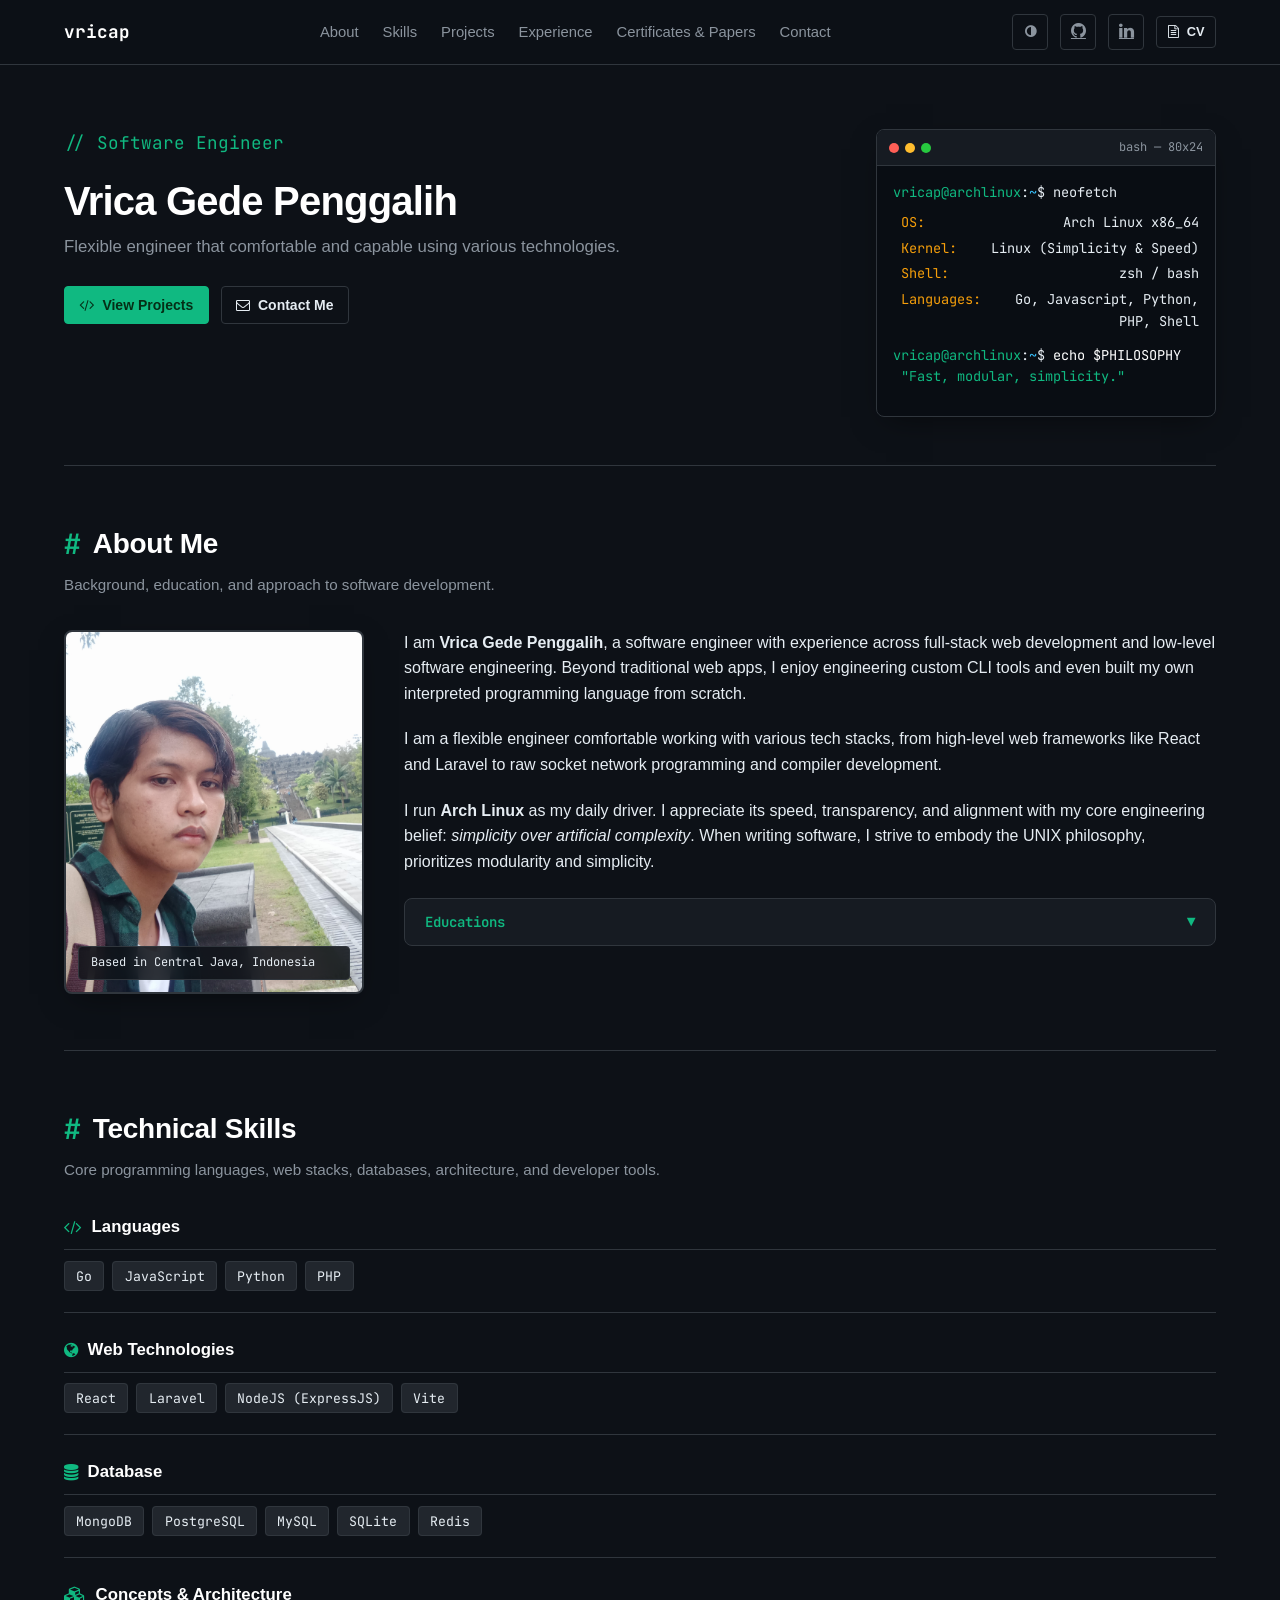
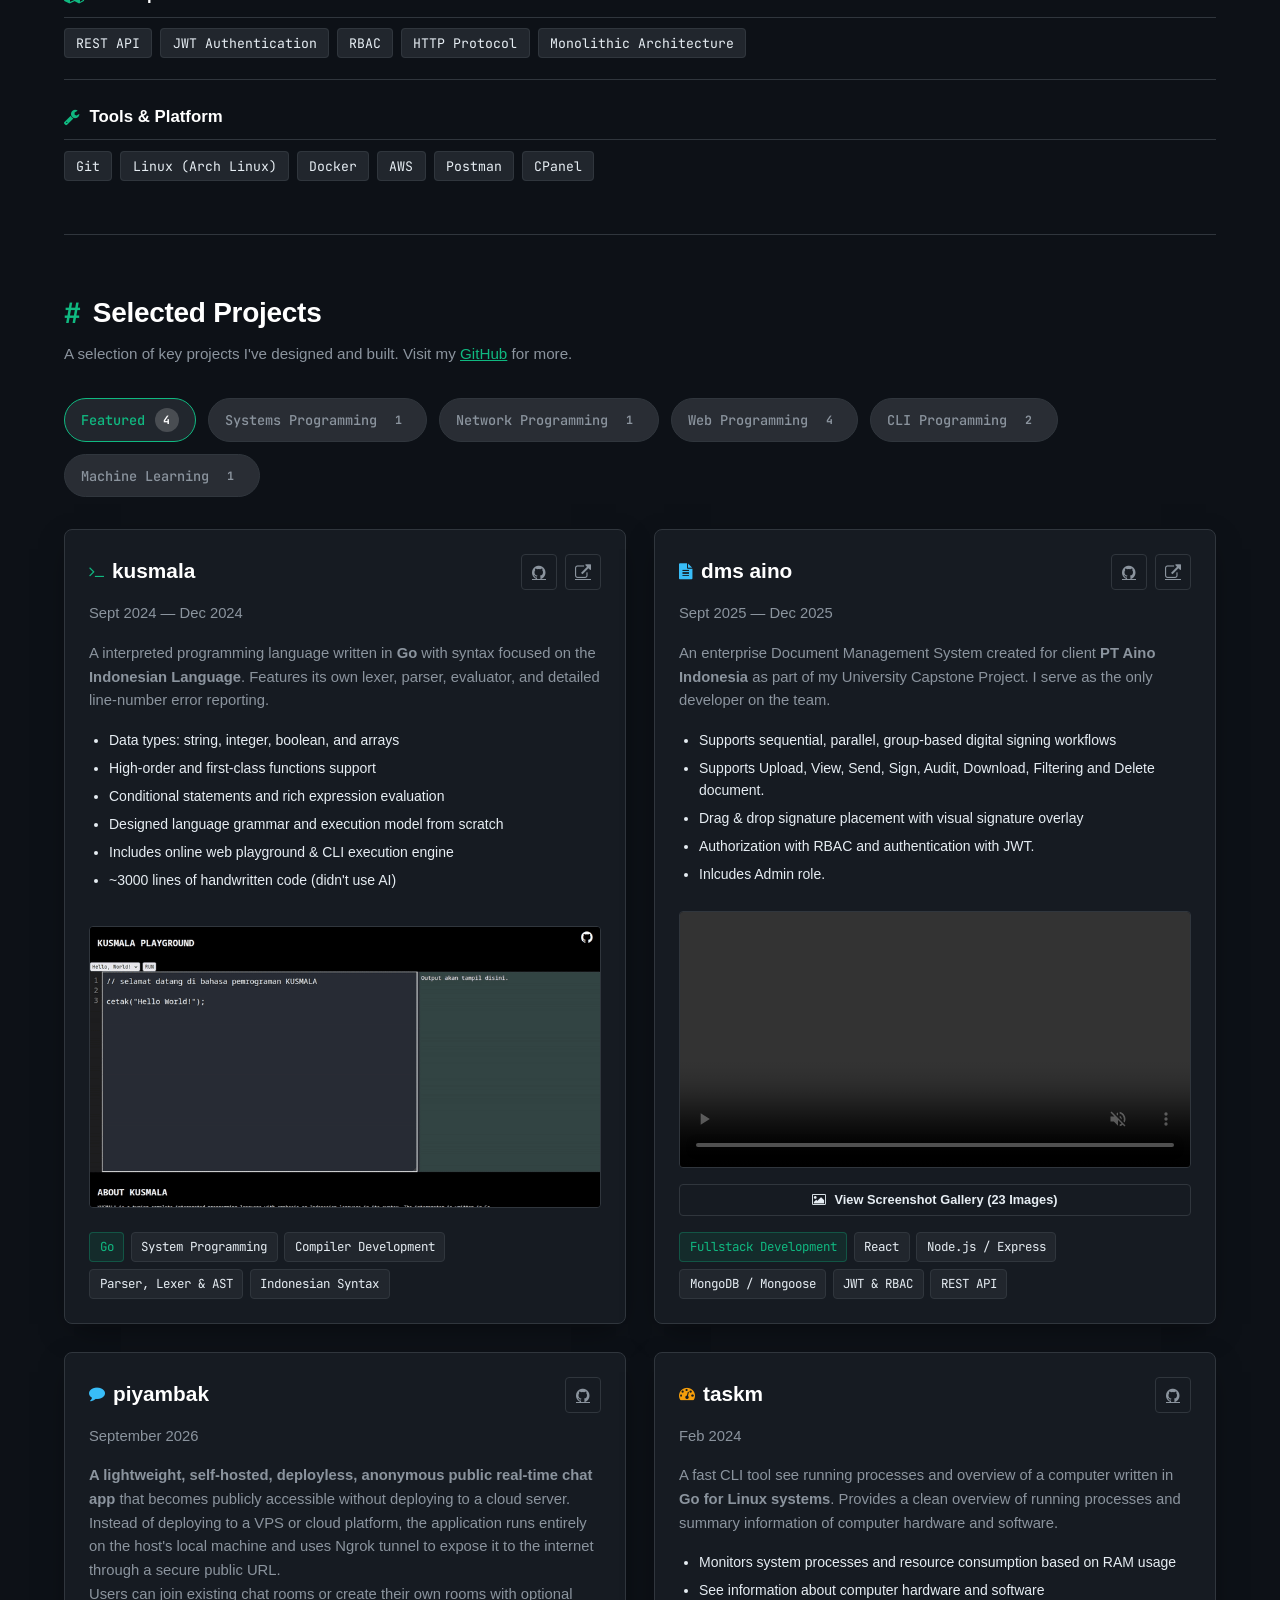
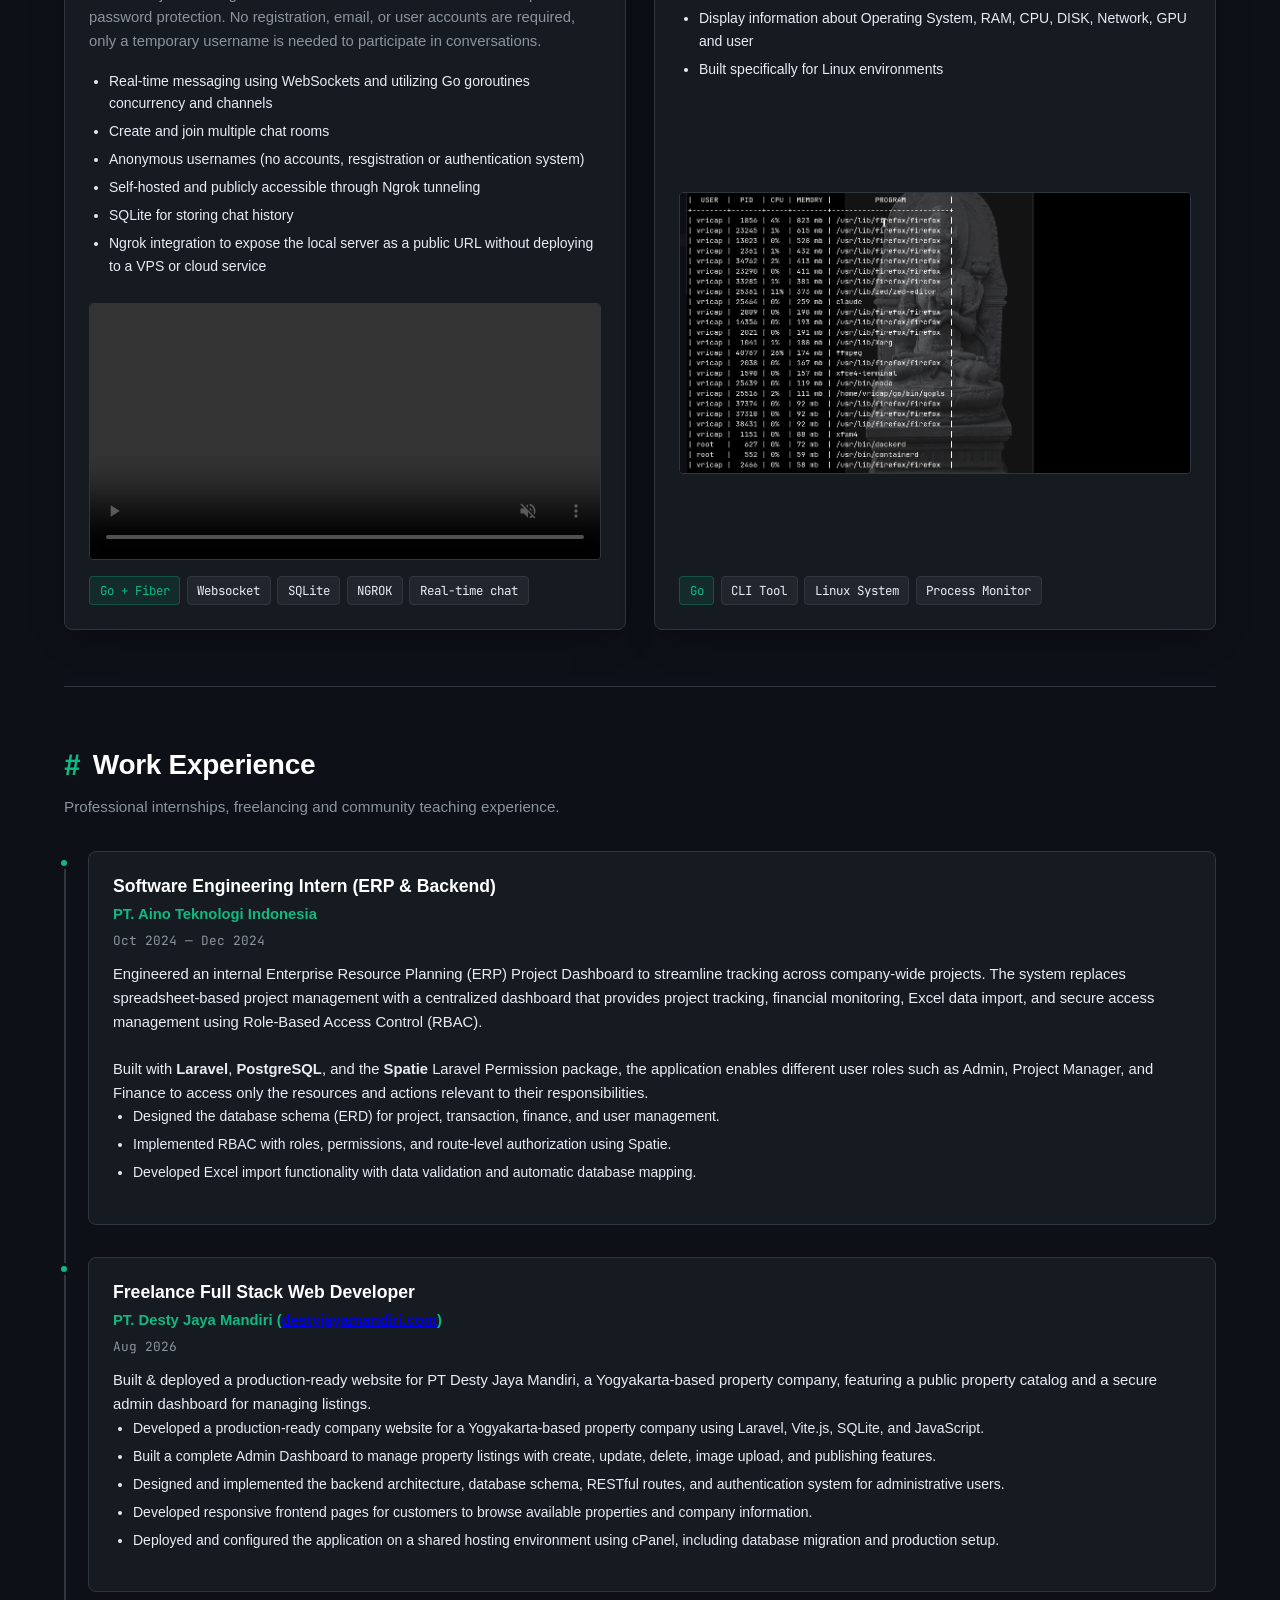
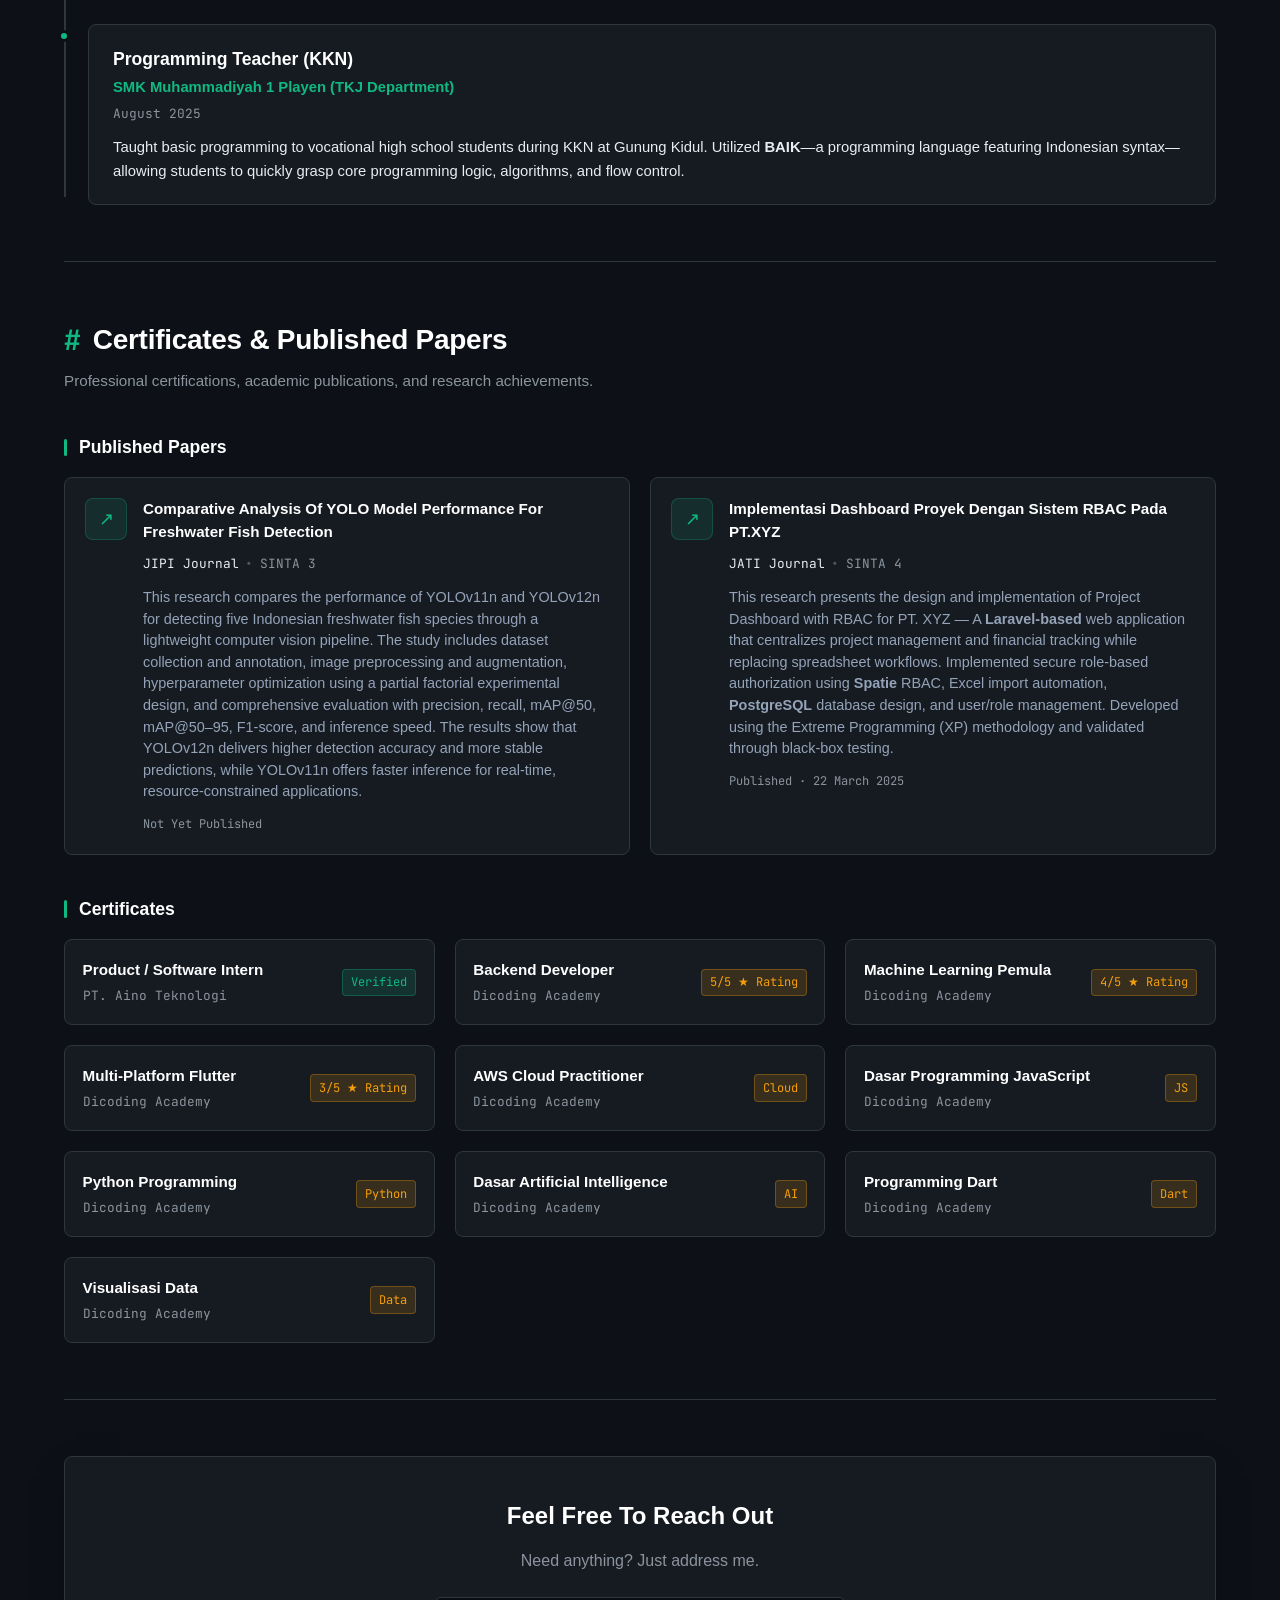
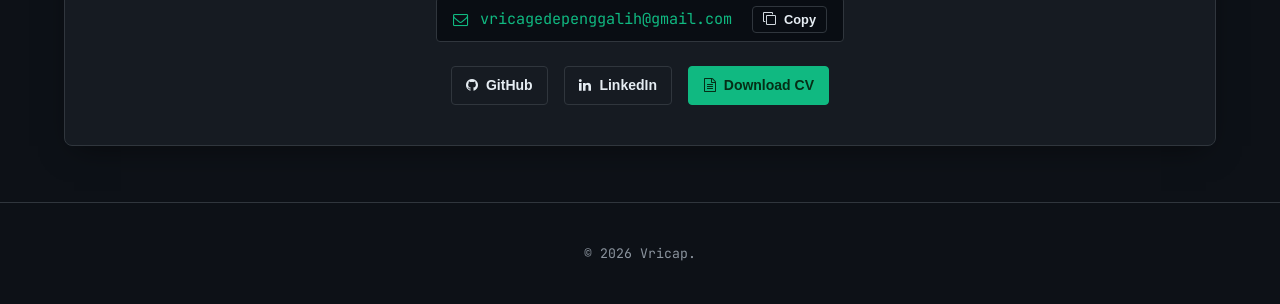
==== commit 387c741a: "wleroraew" ====
--- a/index.html
+++ b/index.html
@@ -208,6 +208,7 @@
               <li><span class="skill-pill">React</span></li>
               <li><span class="skill-pill">Laravel</span></li>
               <li><span class="skill-pill">NodeJS (ExpressJS)</span></li>
+              <li><span class="skill-pill">Vite</span></li>
             </ul>
           </li>
 
@@ -220,6 +221,7 @@
               <li><span class="skill-pill">MongoDB</span></li>
               <li><span class="skill-pill">PostgreSQL</span></li>
               <li><span class="skill-pill">MySQL</span></li>
+              <li><span class="skill-pill">SQLite</span></li>
               <li><span class="skill-pill">Redis</span></li>
             </ul>
           </li>
@@ -692,7 +694,7 @@
       <section id="experience" class="section">
         <div class="section-header">
           <h2 class="section-title">Work Experience</h2>
-          <p class="section-subtitle">Professional internships and community teaching experience.</p>
+          <p class="section-subtitle">Professional internships, freelancing and community teaching experience.</p>
         </div>
 
         <div class="timeline">
@@ -716,6 +718,25 @@
             </div>
           </div>
 
+          <div class="timeline-item">
+            <div class="timeline-dot"></div>
+            <div class="timeline-content">
+              <div class="timeline-role">Freelance Full Stack Web Developer</div>
+              <div class="timeline-company">PT. Desty Jaya Mandiri (<a href="https://destyjayamandiri.com">destyjayamandiri.com</a>)</div>
+              <div class="timeline-date">Aug 2026</div>
+              <p class="timeline-desc">
+                  Built & deployed a production-ready website for PT Desty Jaya Mandiri, a Yogyakarta-based property company, featuring a public property catalog and a secure admin dashboard for managing listings.
+                <ul class="project-feature-list">
+                    <li>Developed a production-ready company website for a Yogyakarta-based property company using Laravel, Vite.js, SQLite, and JavaScript.</li>
+                    <li>Built a complete Admin Dashboard to manage property listings with create, update, delete, image upload, and publishing features.</li>
+                    <li>Designed and implemented the backend architecture, database schema, RESTful routes, and authentication system for administrative users.</li>
+                    <li>Developed responsive frontend pages for customers to browse available properties and company information.</li>
+                    <li>Deployed and configured the application on a shared hosting environment using cPanel, including database migration and production setup.</li>
+                </ul>
+              </p>
+            </div>
+          </div>
+
           <!-- Item 2 -->
           <div class="timeline-item">
             <div class="timeline-dot"></div>
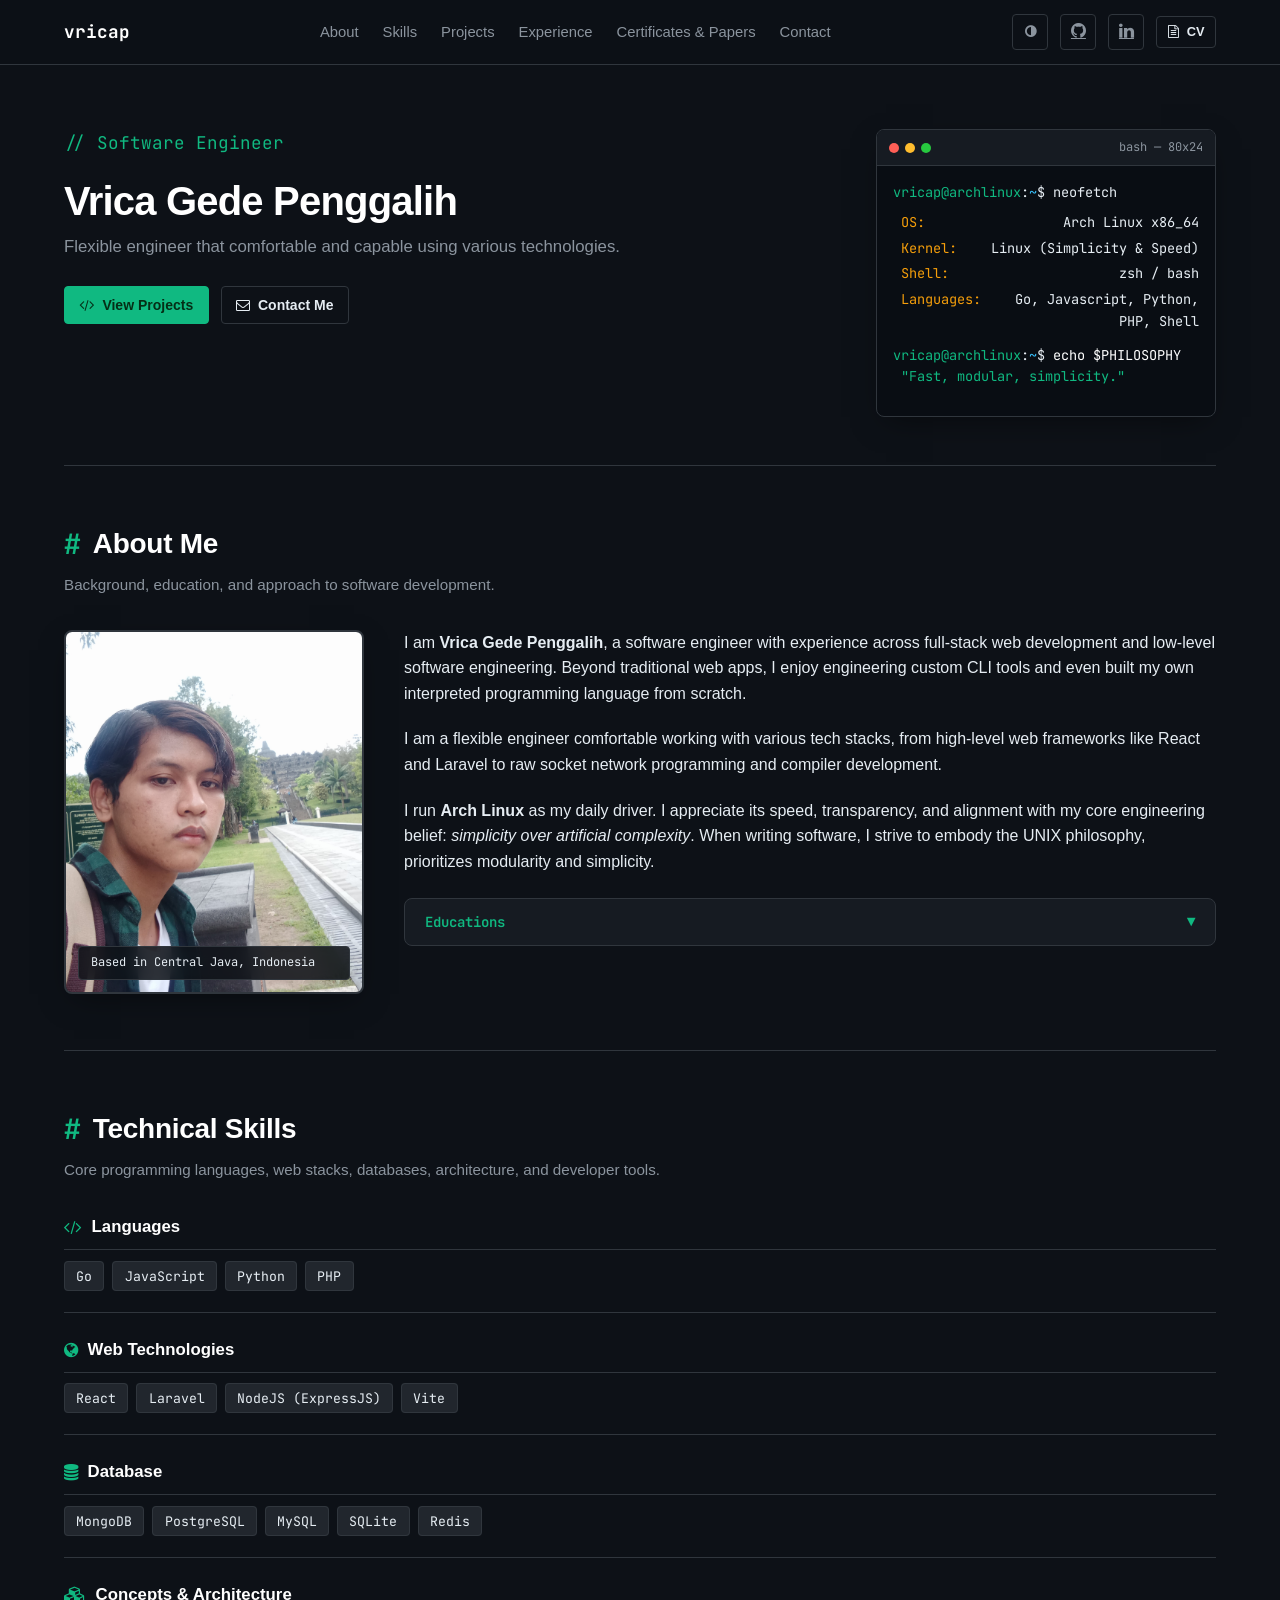
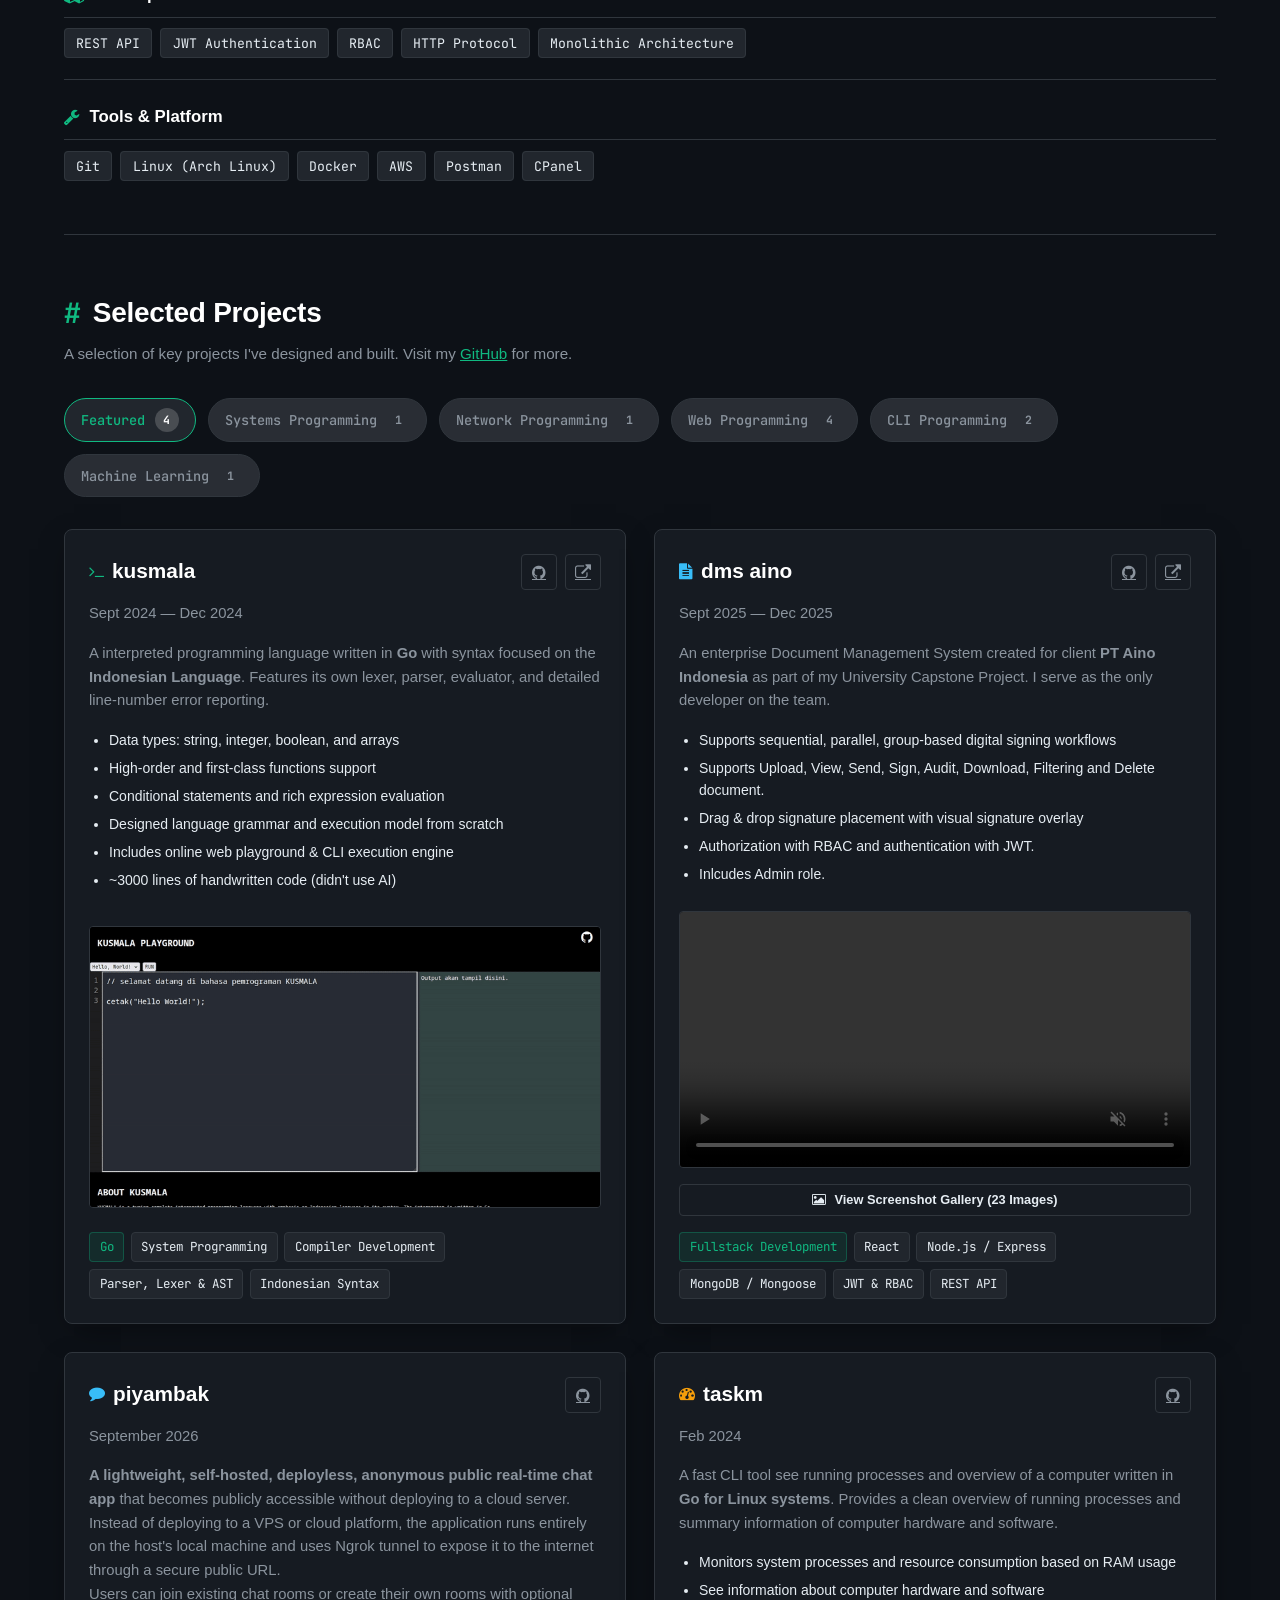
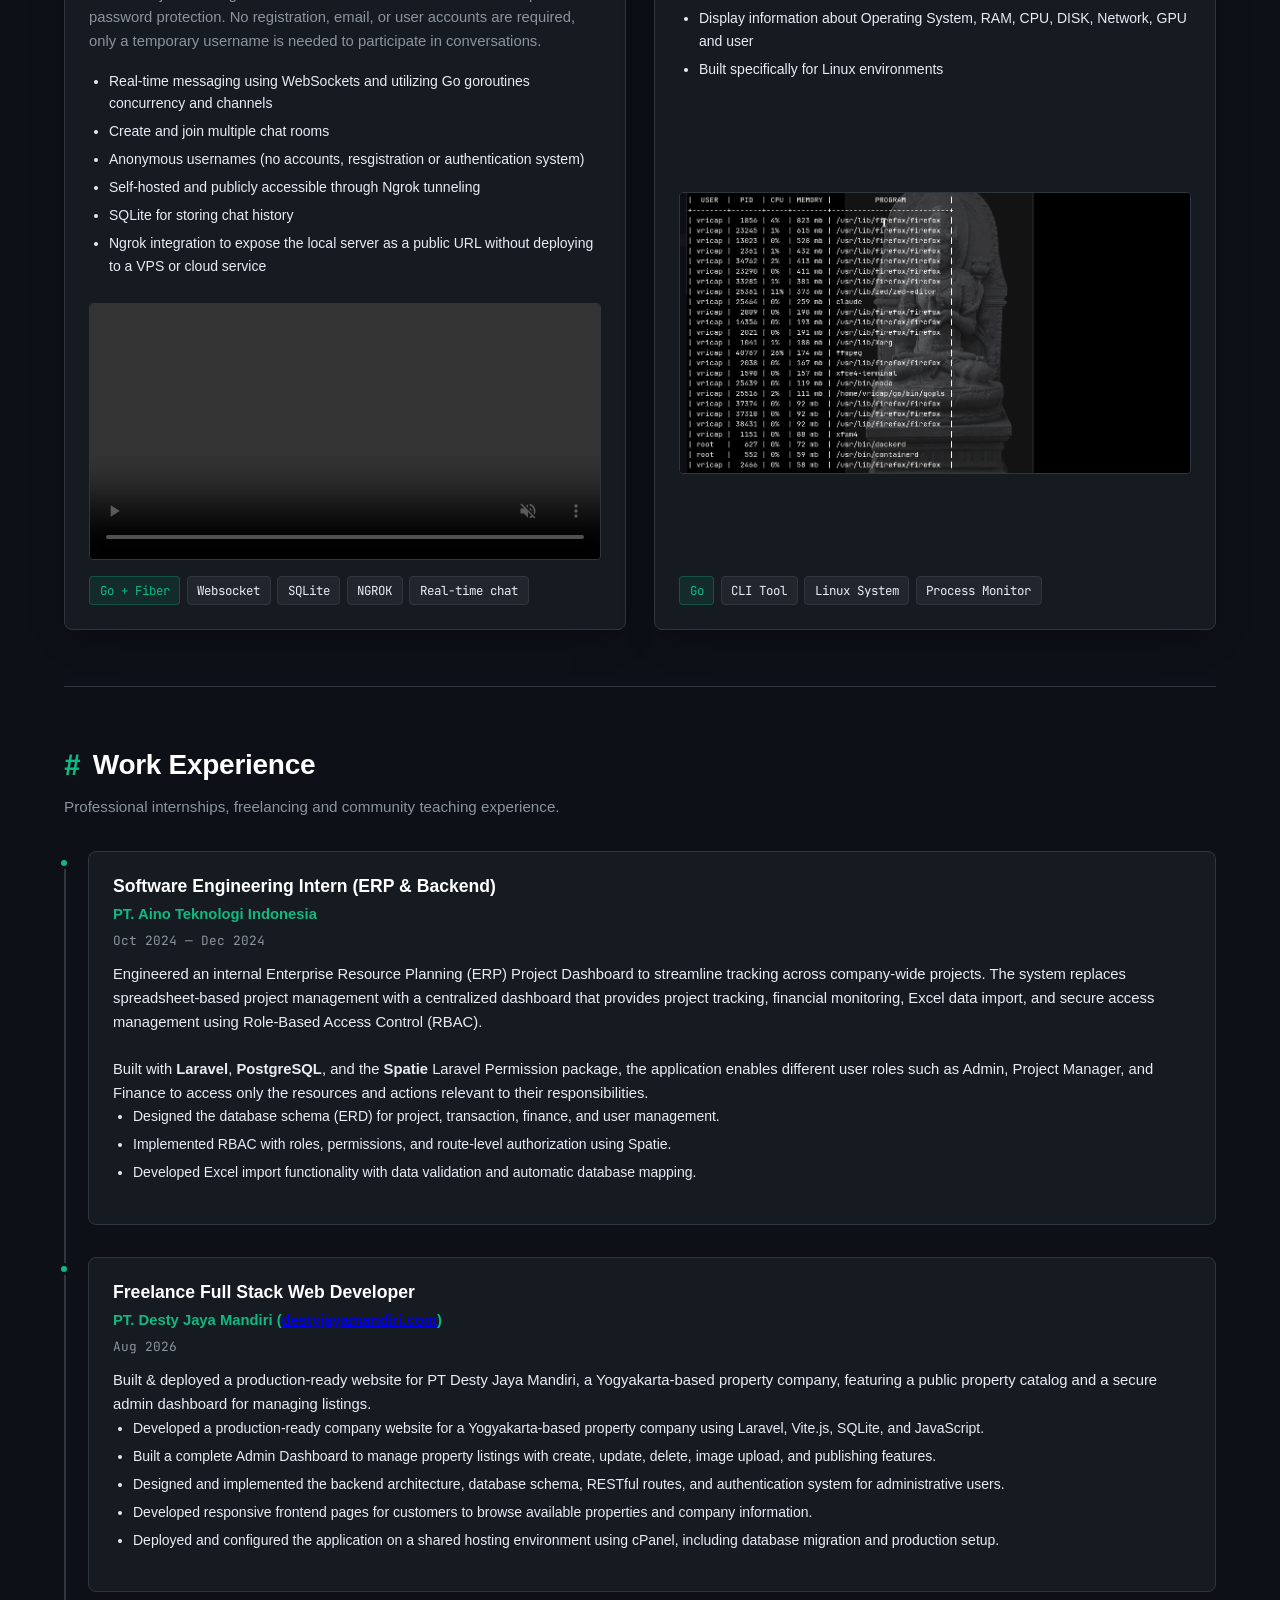
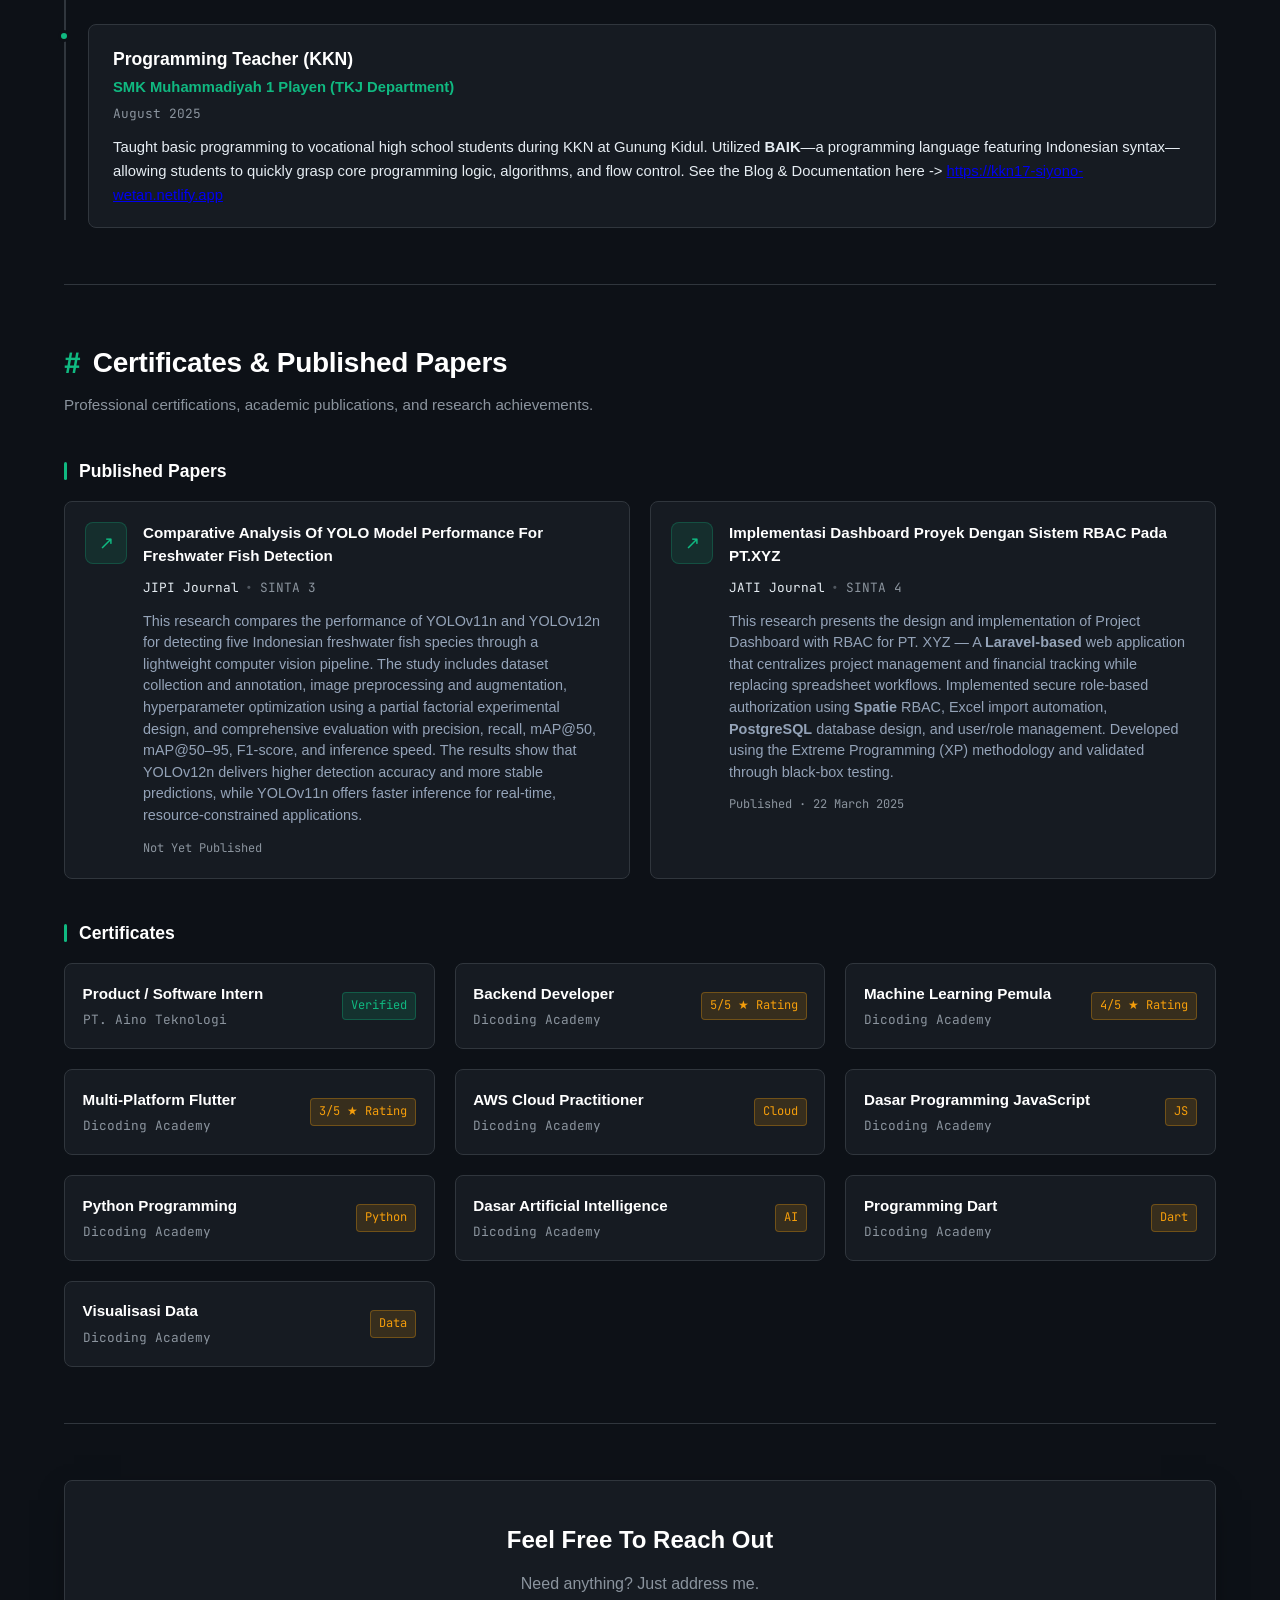
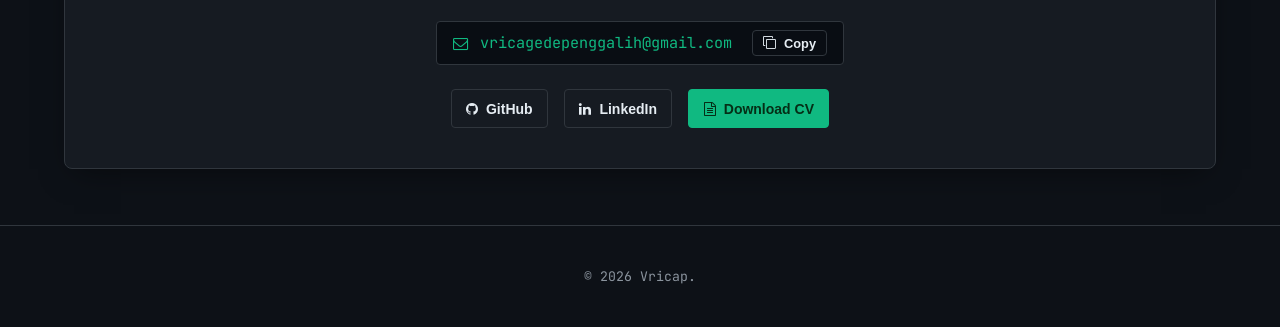
==== commit 8351984b: "lweoawea" ====
--- a/index.html
+++ b/index.html
@@ -745,7 +745,7 @@
               <div class="timeline-company">SMK Muhammadiyah 1 Playen (TKJ Department)</div>
               <div class="timeline-date">August 2025</div>
               <p class="timeline-desc">
-                Taught basic programming to vocational high school students during KKN at Gunung Kidul. Utilized <strong>BAIK</strong>—a programming language featuring Indonesian syntax—allowing students to quickly grasp core programming logic, algorithms, and flow control.
+                Taught basic programming to vocational high school students during KKN at Gunung Kidul. Utilized <strong>BAIK</strong>—a programming language featuring Indonesian syntax—allowing students to quickly grasp core programming logic, algorithms, and flow control. See the Blog & Documentation here -> <a href="https://kkn17-siyono-wetan.netlify.app/blog/pelatihan-pemrograman.html">https://kkn17-siyono-wetan.netlify.app</a>
               </p>
             </div>
           </div>
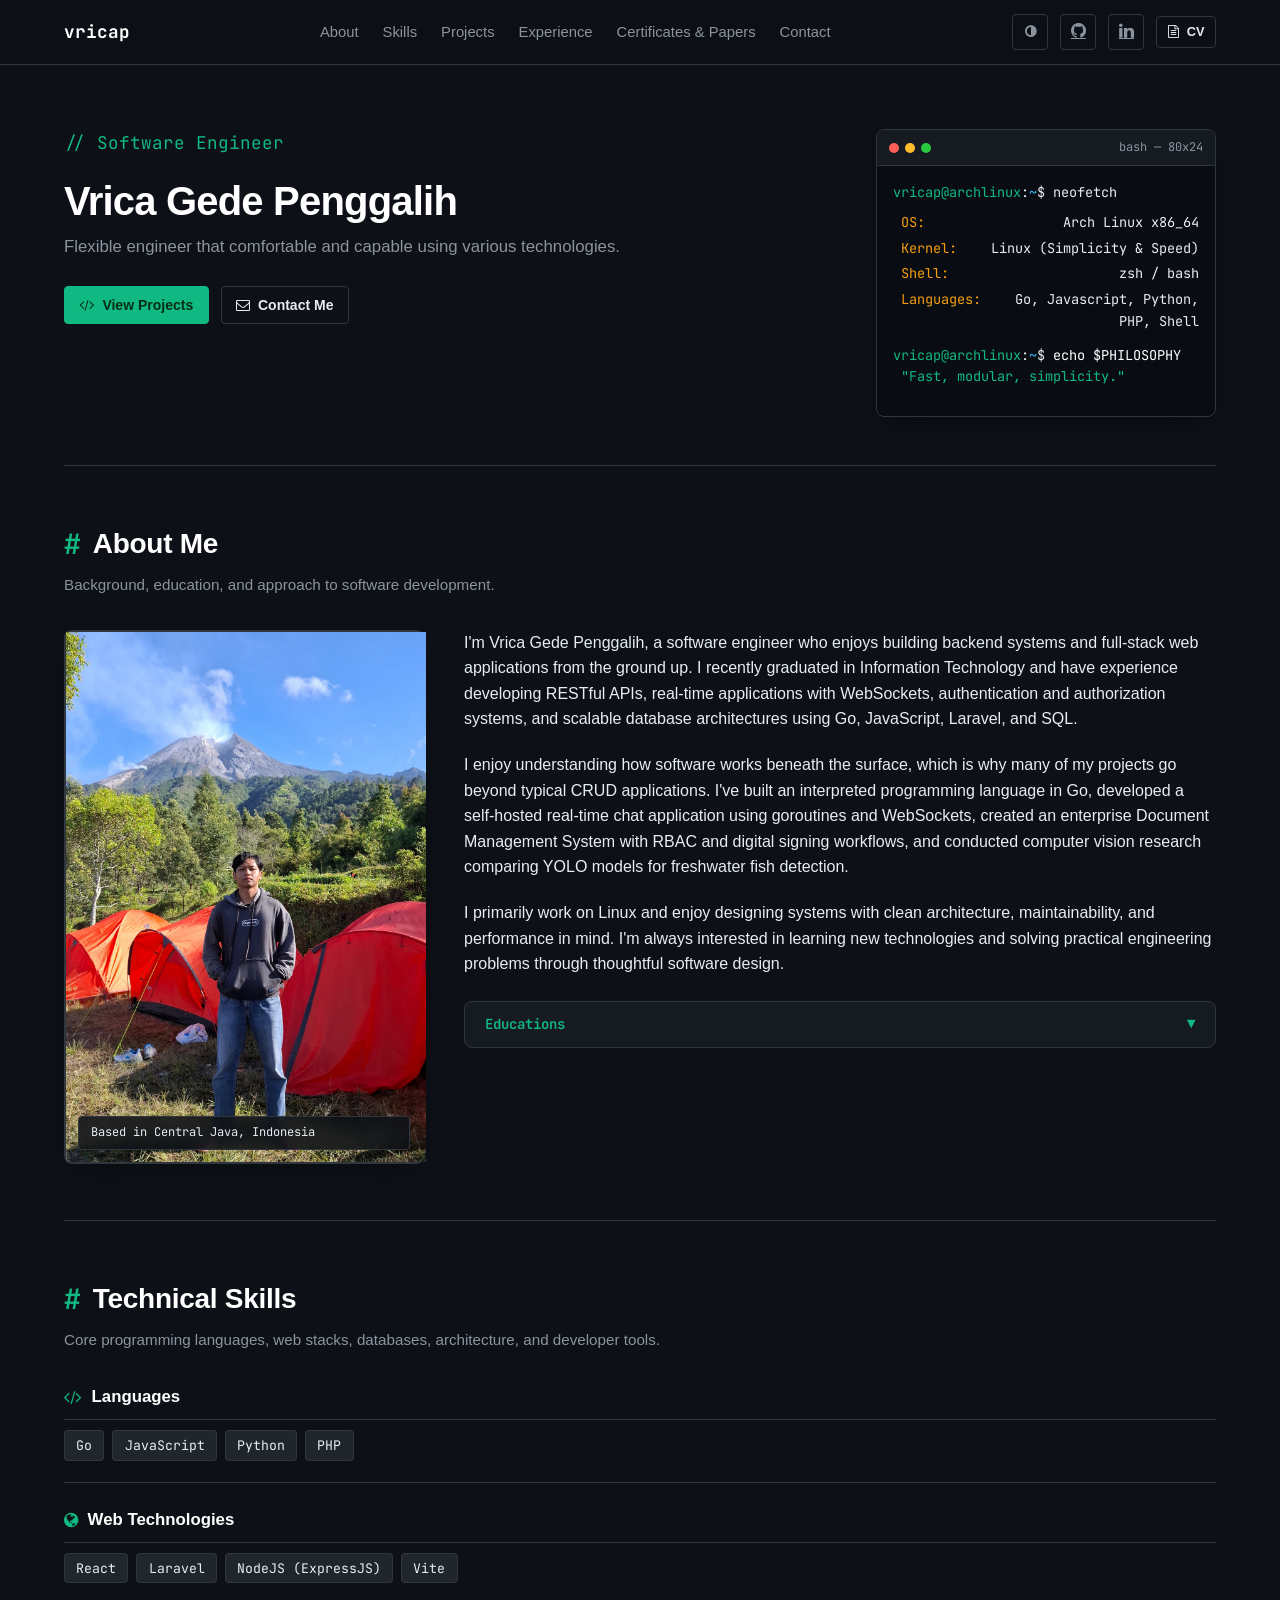
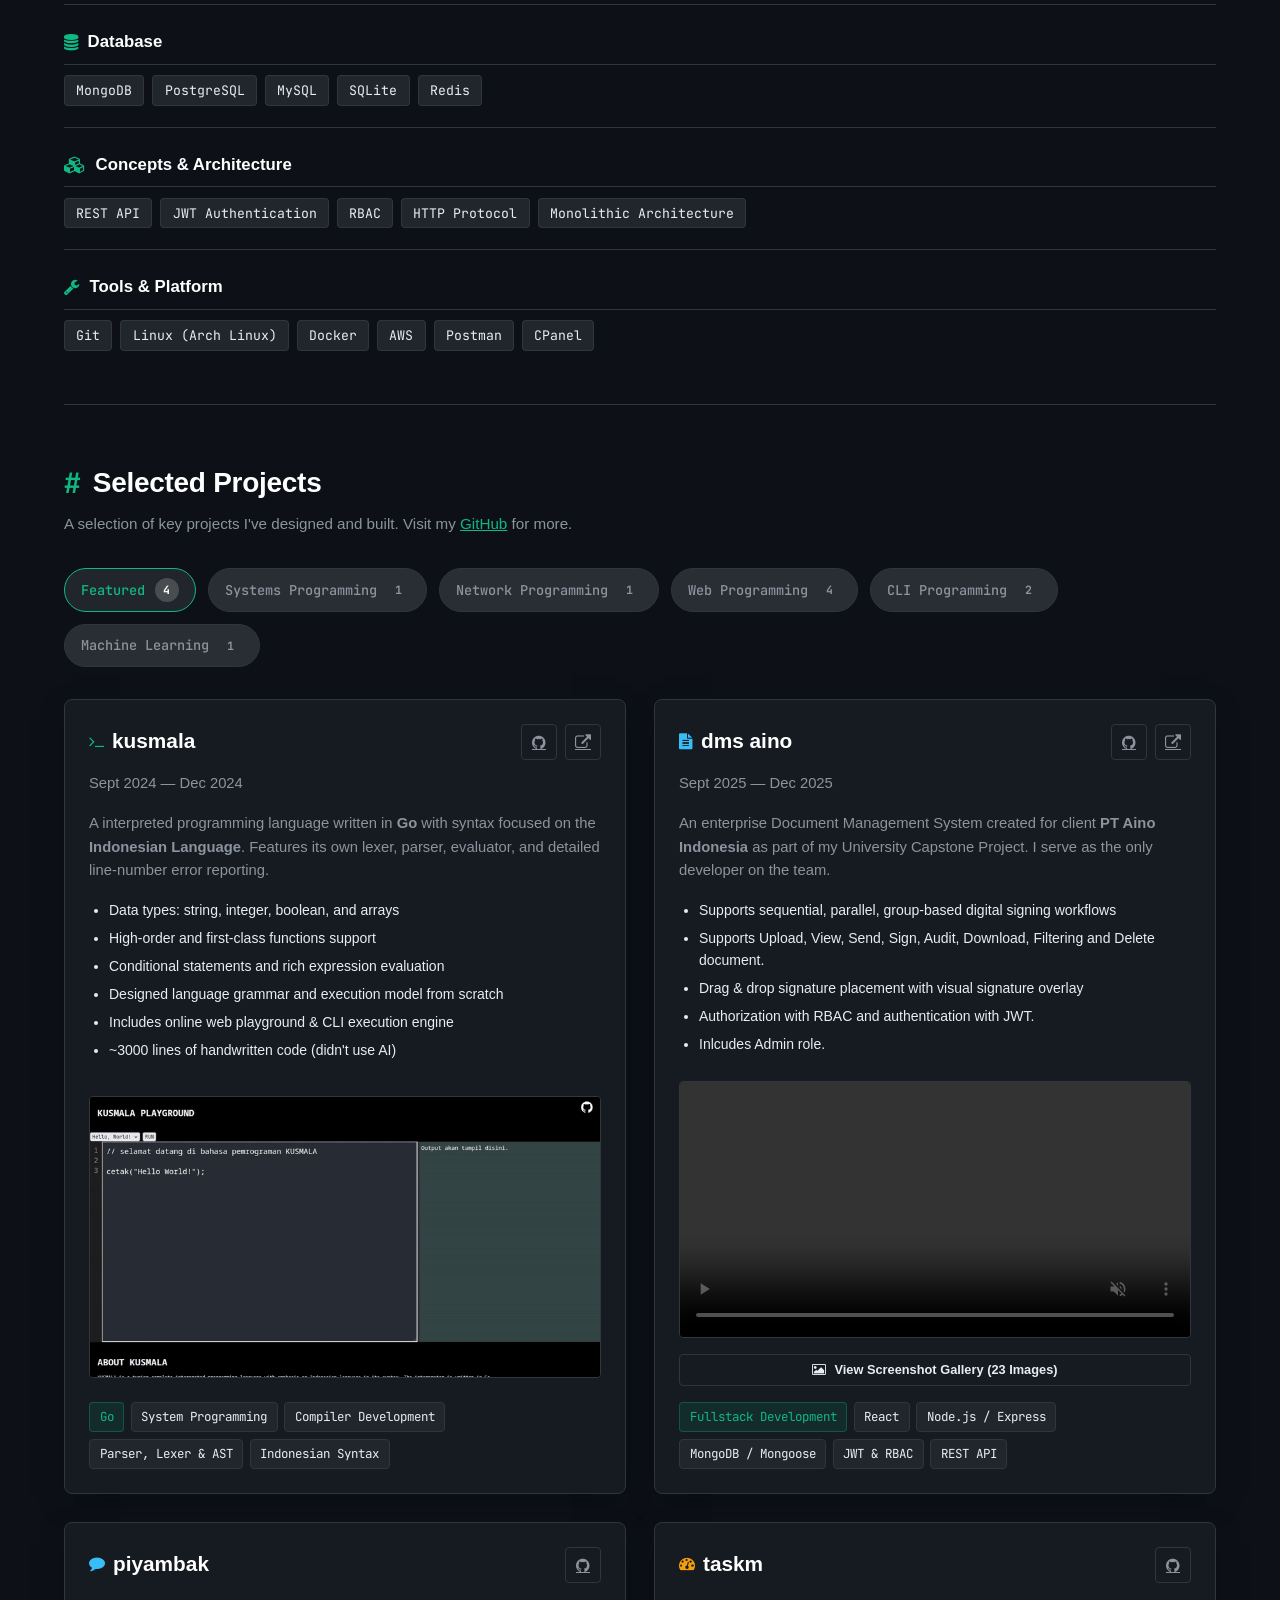
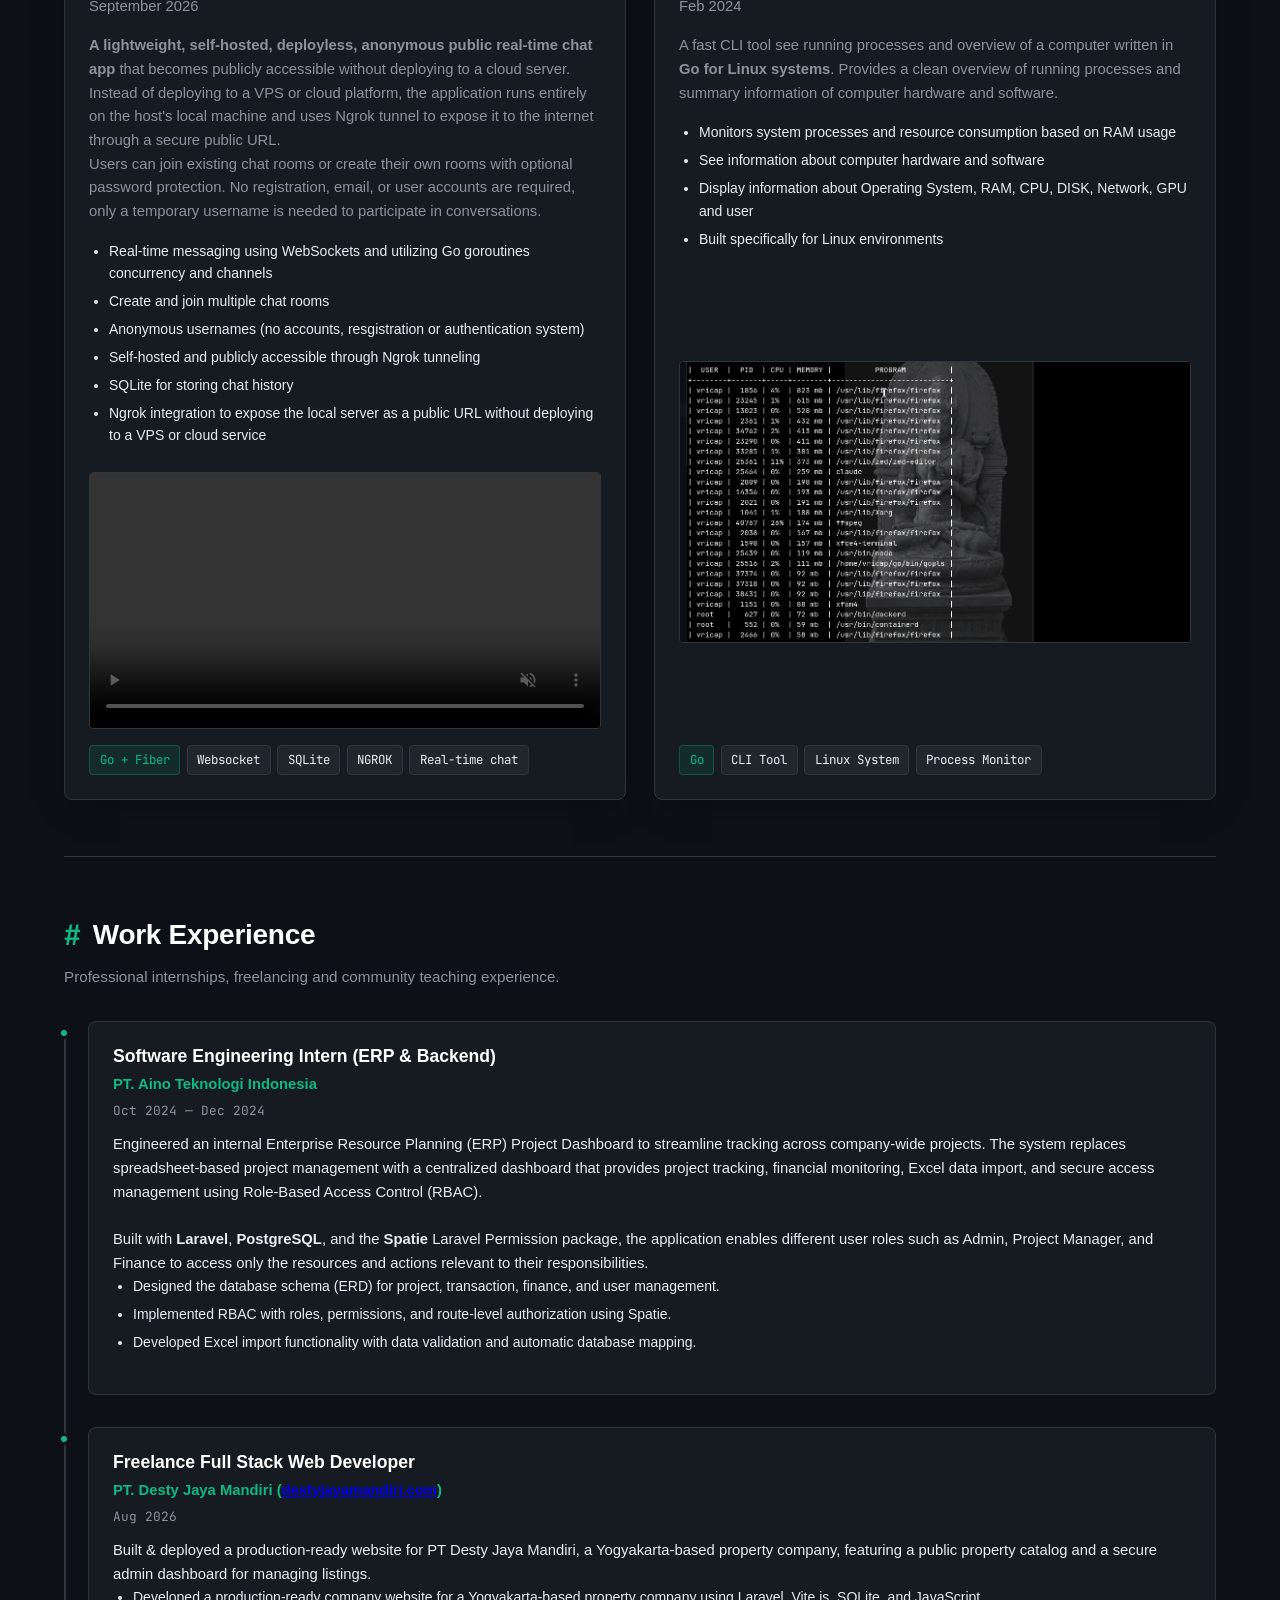
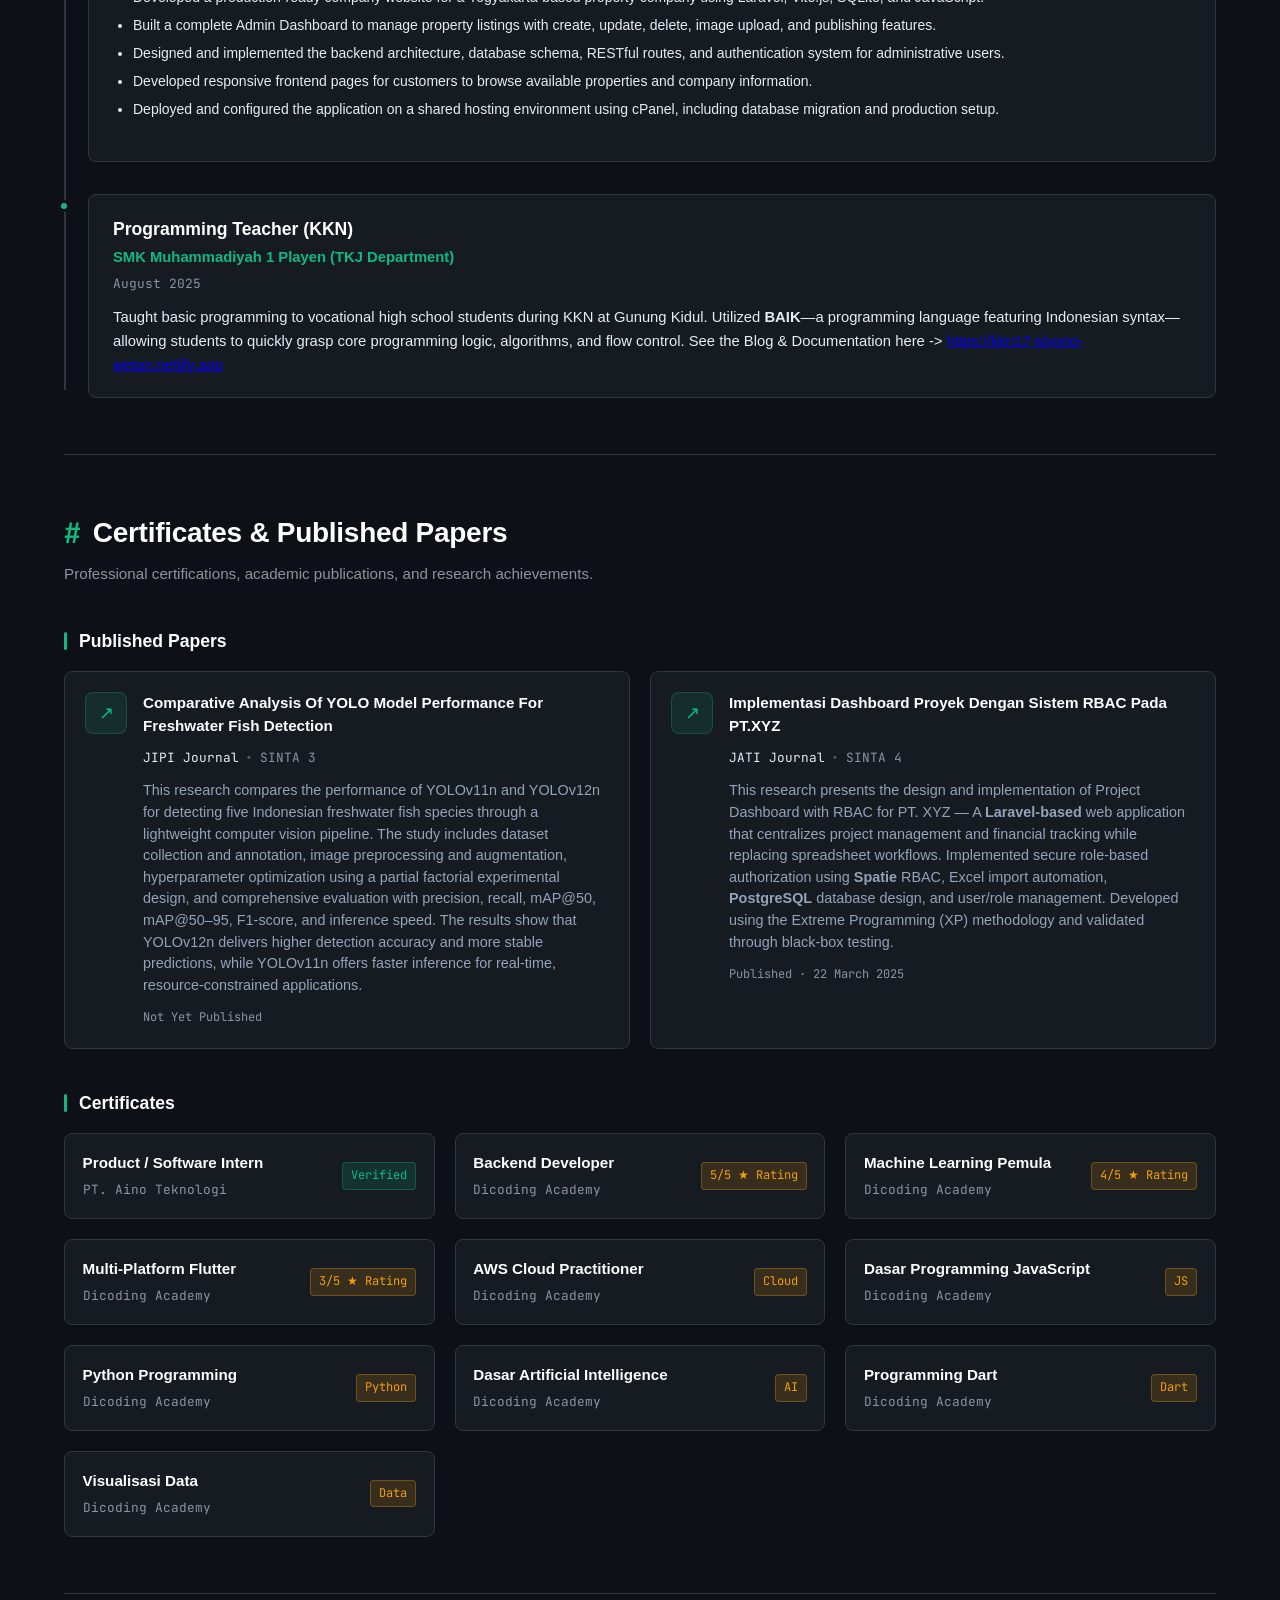
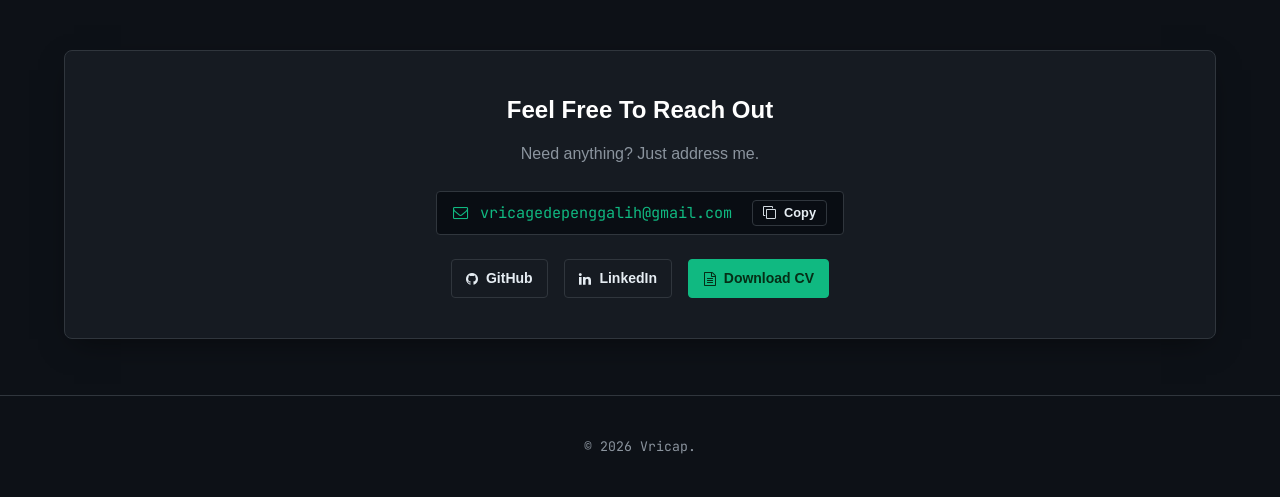
==== commit 17f6c8bb: "change pfp and about me text" ====
--- a/index.html
+++ b/index.html
@@ -150,13 +150,15 @@
 
           <div class="about-text">
             <p>
-              I am <strong>Vrica Gede Penggalih</strong>, a software engineer with experience across full-stack web development and low-level software engineering. Beyond traditional web apps, I enjoy engineering custom CLI tools and even built my own interpreted programming language from scratch.
-            </p>
-            <p>
-              I am a flexible engineer comfortable working with various tech stacks, from high-level web frameworks like React and Laravel to raw socket network programming and compiler development.
-            </p>
-            <p>
-              I run <strong>Arch Linux</strong> as my daily driver. I appreciate its speed, transparency, and alignment with my core engineering belief: <em>simplicity over artificial complexity</em>. When writing software, I strive to embody the UNIX philosophy, prioritizes modularity and simplicity.
+              I'm Vrica Gede Penggalih, a software engineer who enjoys building backend systems and full-stack web applications from the ground up. I recently graduated in Information Technology and have experience developing RESTful APIs, real-time applications with WebSockets, authentication and authorization systems, and scalable database architectures using Go, JavaScript, Laravel, and SQL.
+              </p>
+              
+             <p>
+             I enjoy understanding how software works beneath the surface, which is why many of my projects go beyond typical CRUD applications. I've built an interpreted programming language in Go, developed a self-hosted real-time chat application using goroutines and WebSockets, created an enterprise Document Management System with RBAC and digital signing workflows, and conducted computer vision research comparing YOLO models for freshwater fish detection.
+              </p>
+              
+              <p>
+              I primarily work on Linux and enjoy designing systems with clean architecture, maintainability, and performance in mind. I'm always interested in learning new technologies and solving practical engineering problems through thoughtful software design.
             </p>
 
             <!-- Javanese Accordion -->
--- a/styles.css
+++ b/styles.css
@@ -434,7 +434,7 @@
 /* About Section */
 .about-grid {
   display: grid;
-  grid-template-columns: 300px 1fr;
+  grid-template-columns: 360px 1fr;
   gap: 2.5rem;
   align-items: start;
 }
@@ -442,22 +442,23 @@
 .avatar-wrapper {
   position: relative;
   border-radius: var(--radius);
-  overflow: hidden;
+  /* overflow: hidden; */
   border: 2px solid var(--border-color);
   background: var(--bg-card);
   box-shadow: var(--shadow);
 }
 
 .avatar-wrapper img {
-  width: 100%;
-  height: auto;
+  width: 360px;
+  height: 530px;
   display: block;
   object-fit: cover;
+  object-position: center bottom;
   transition: transform 0.3s ease;
 }
 
 .avatar-wrapper:hover img {
-  transform: scale(1.03);
+  transition: transform 0.3s ease;
 }
 
 .status-badge {
@@ -1025,7 +1026,12 @@
 }
 
 /* Mobile */
-@media (max-width: 600px) {
+@media (max-width: 600px) {	
+  .avatar-wrapper img {
+    max-width: 300px;
+    max-height: 400px;
+  }
+
   .paper-card {
     padding: 1rem;
   }
@@ -1215,7 +1221,7 @@
 
   .avatar-wrapper {
     max-width: 260px;
-    margin: 0 auto;
+    /* margin: 0 auto; */
   }
 
   .projects-grid {
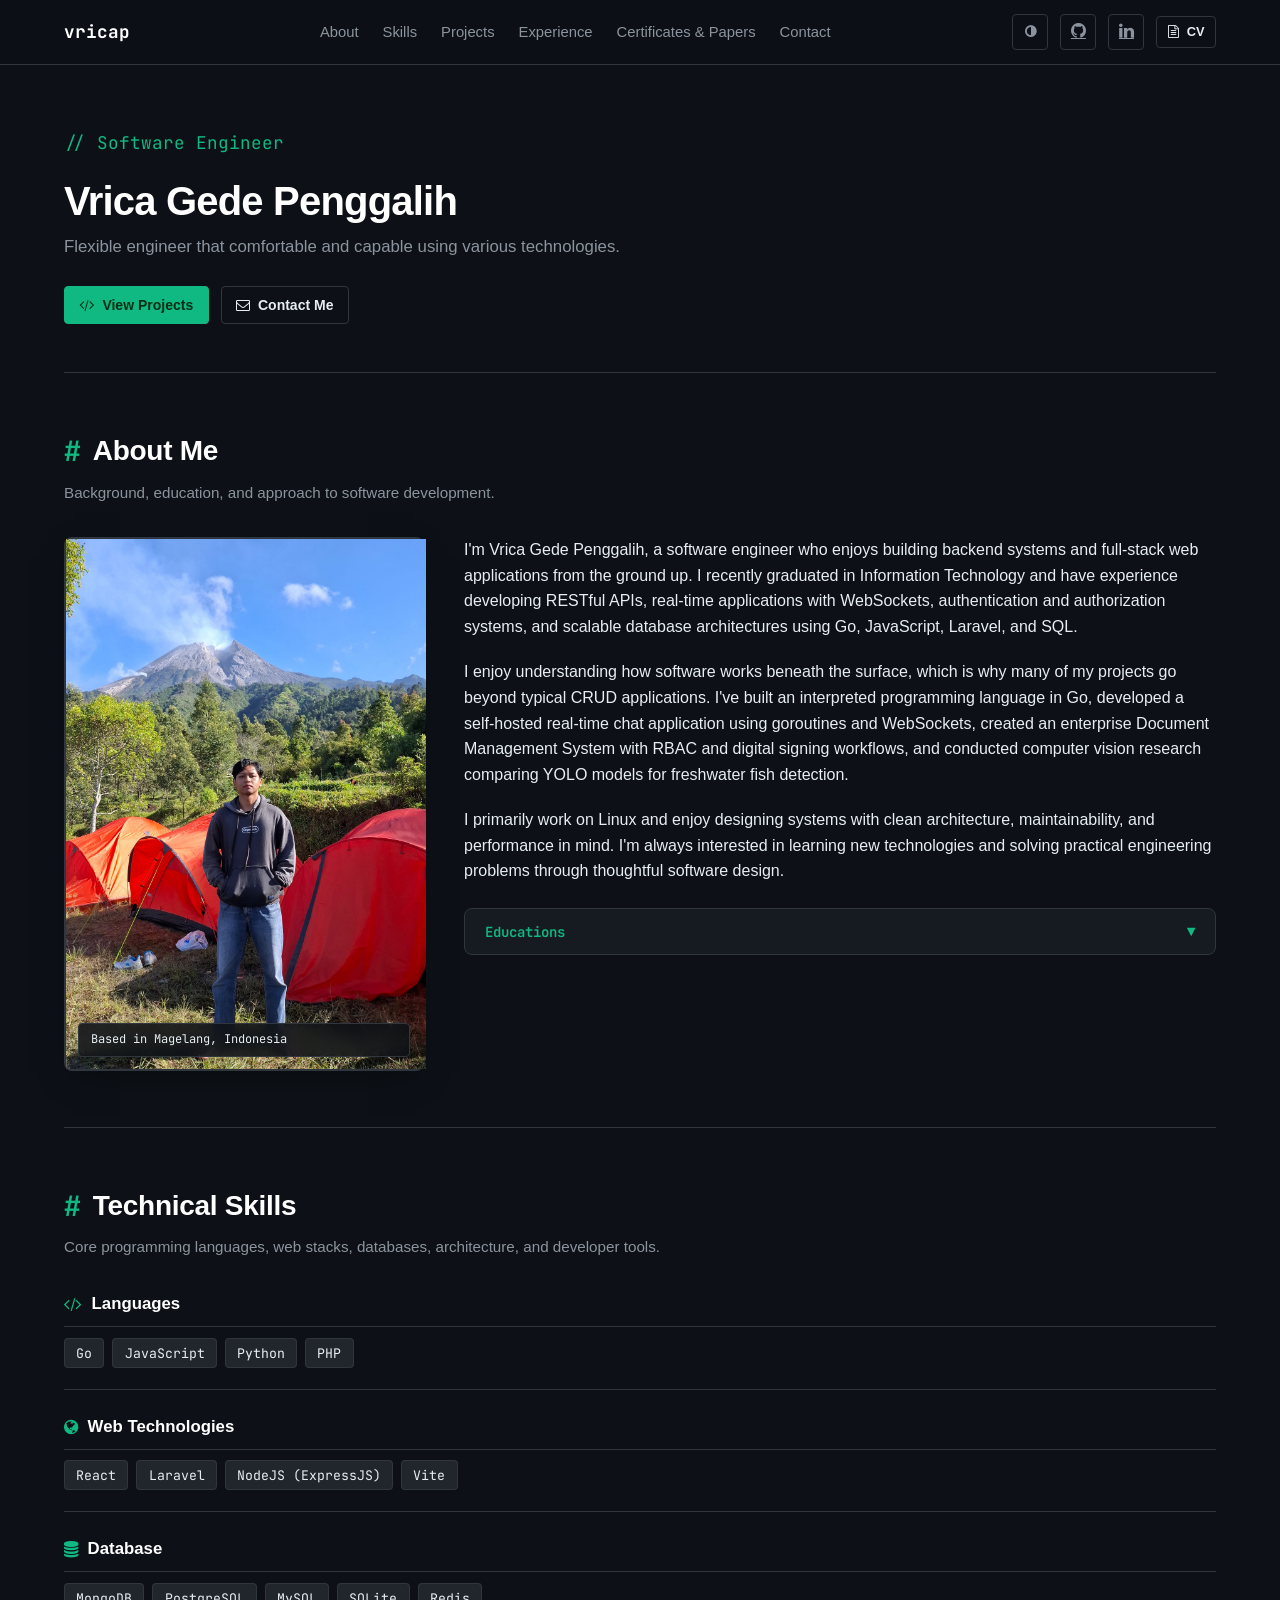
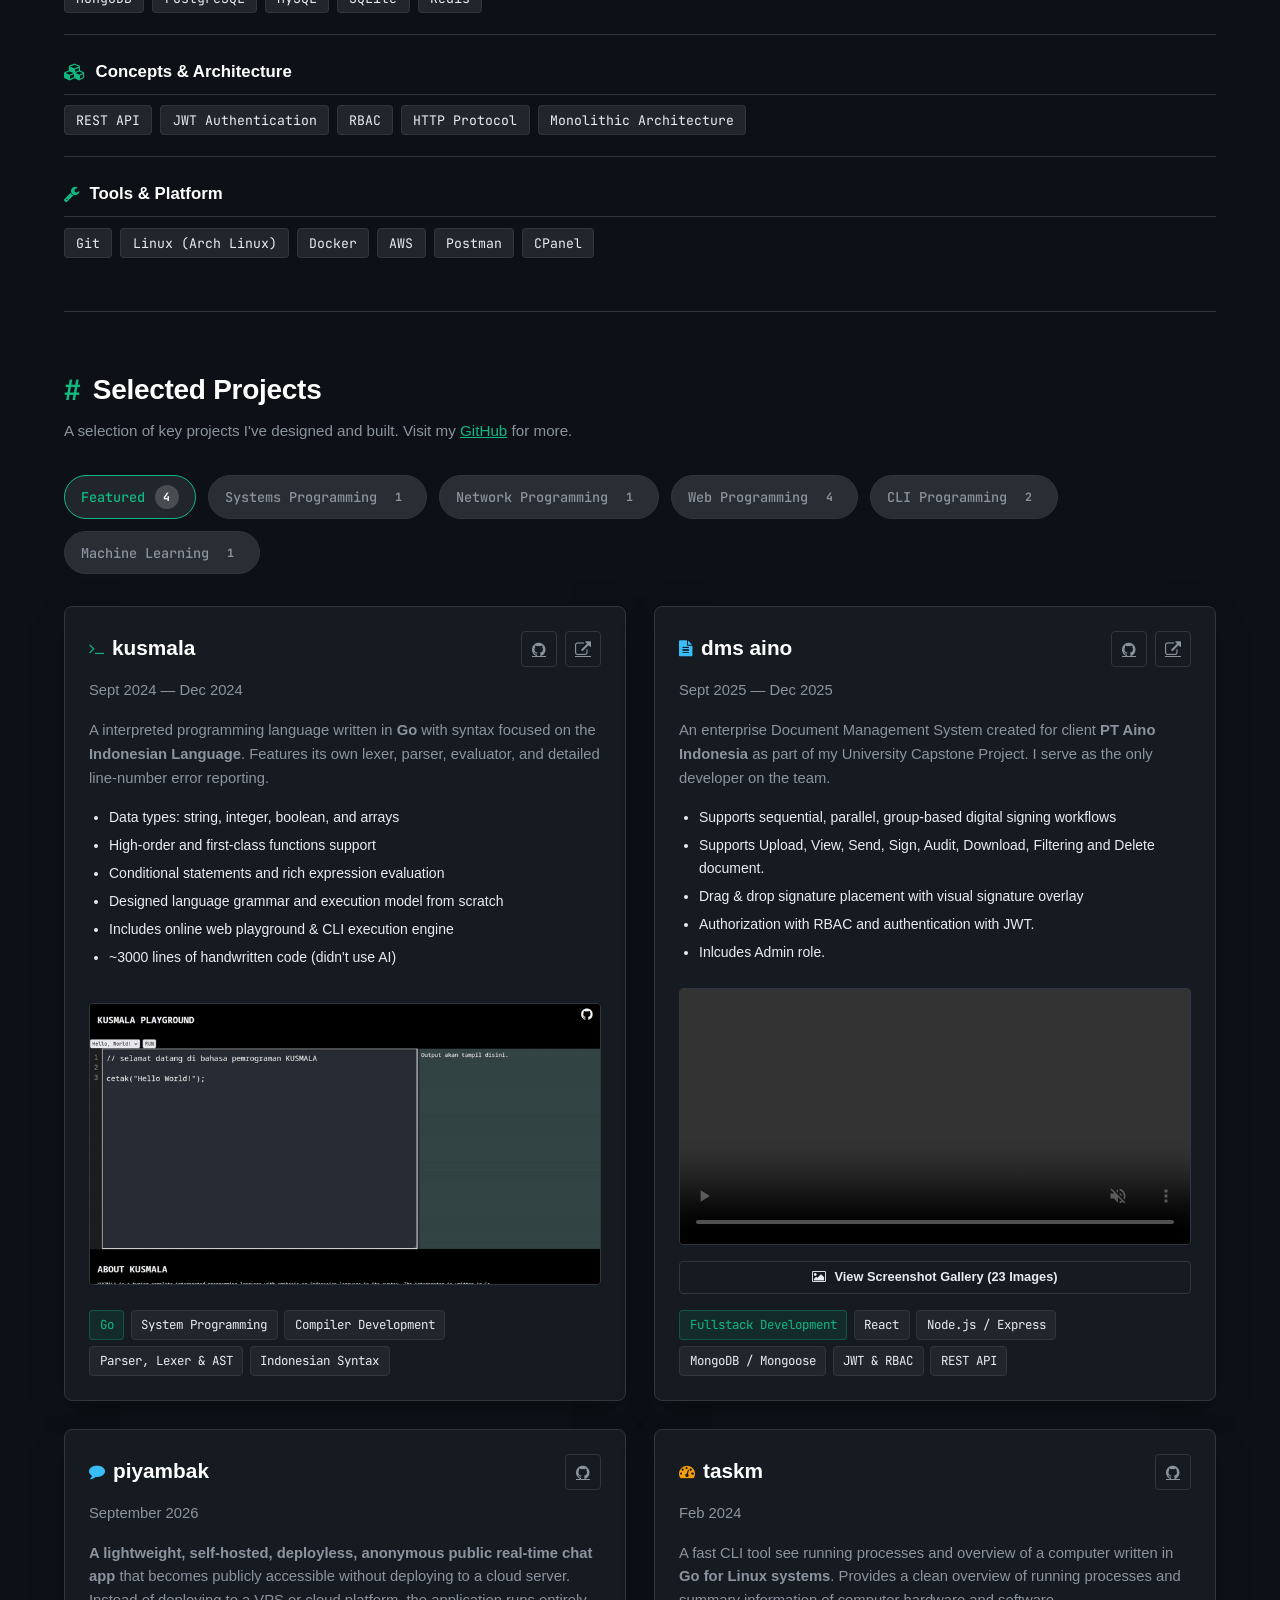
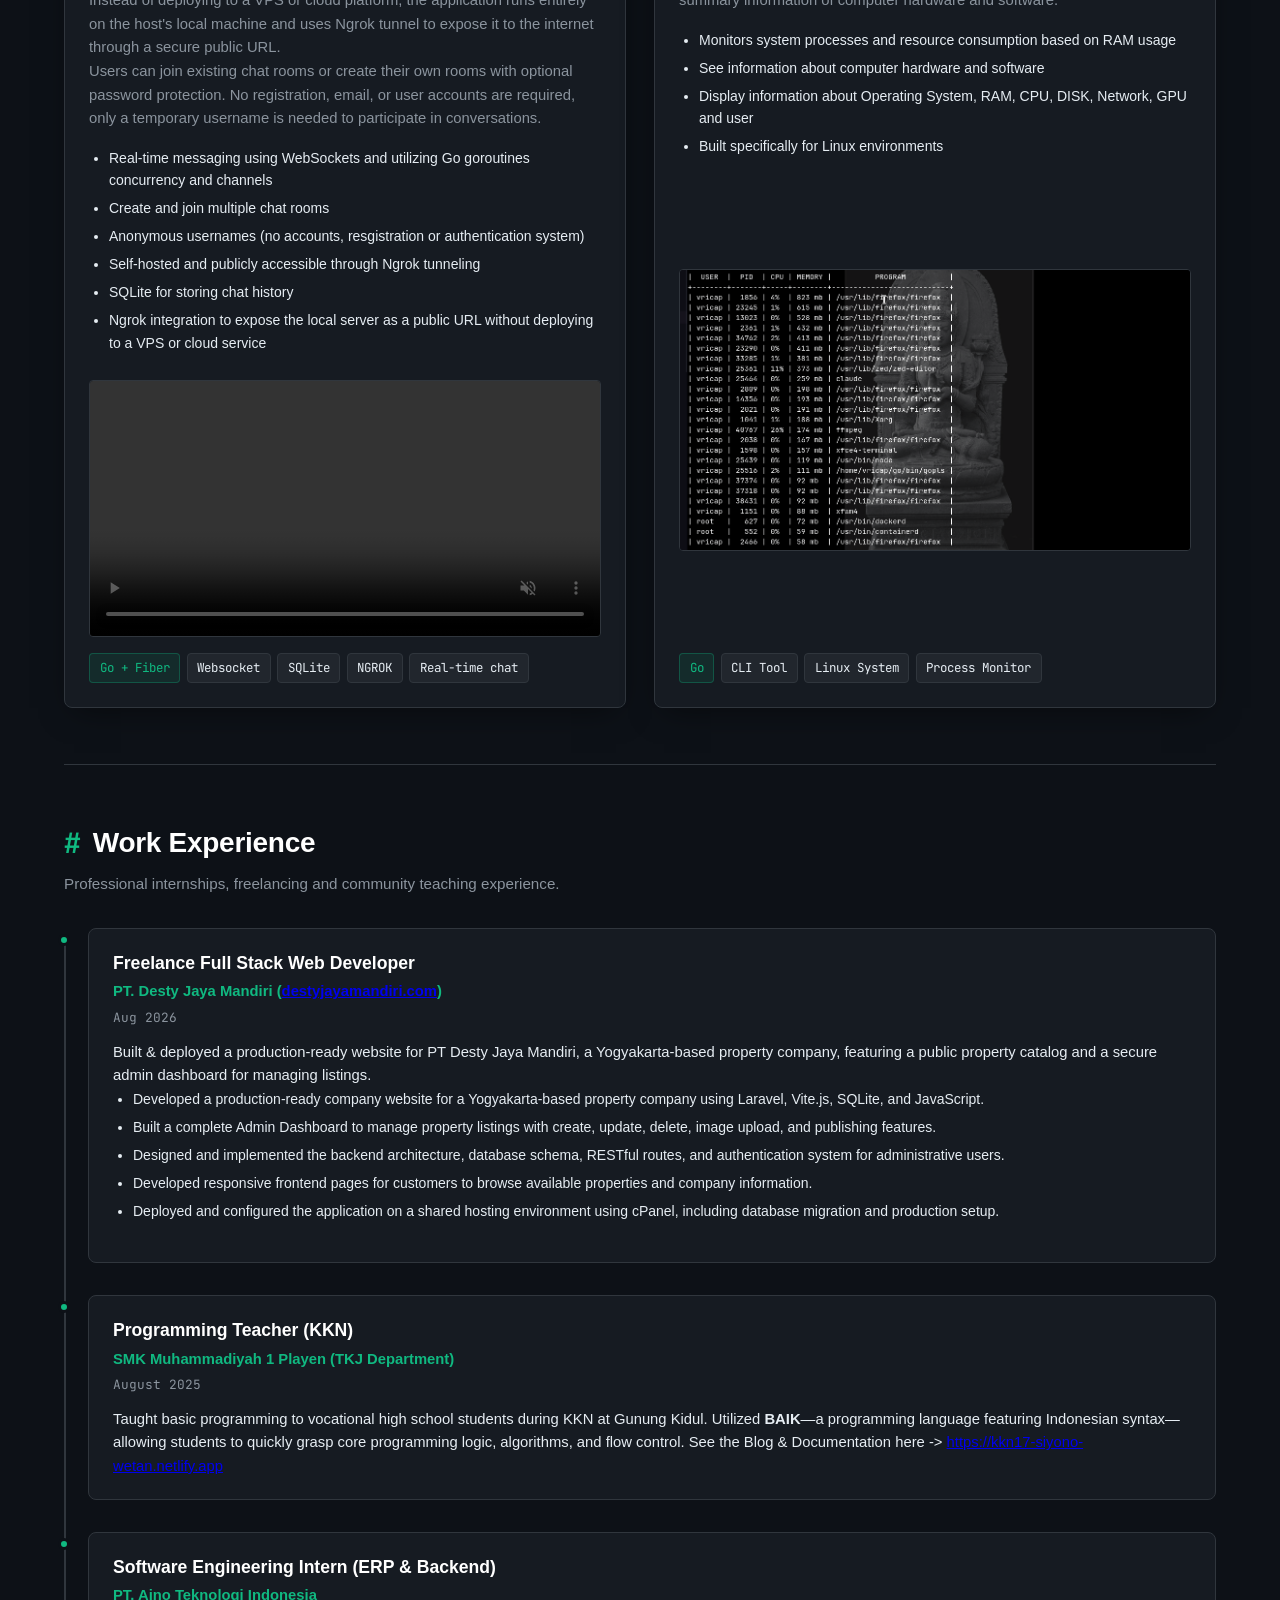
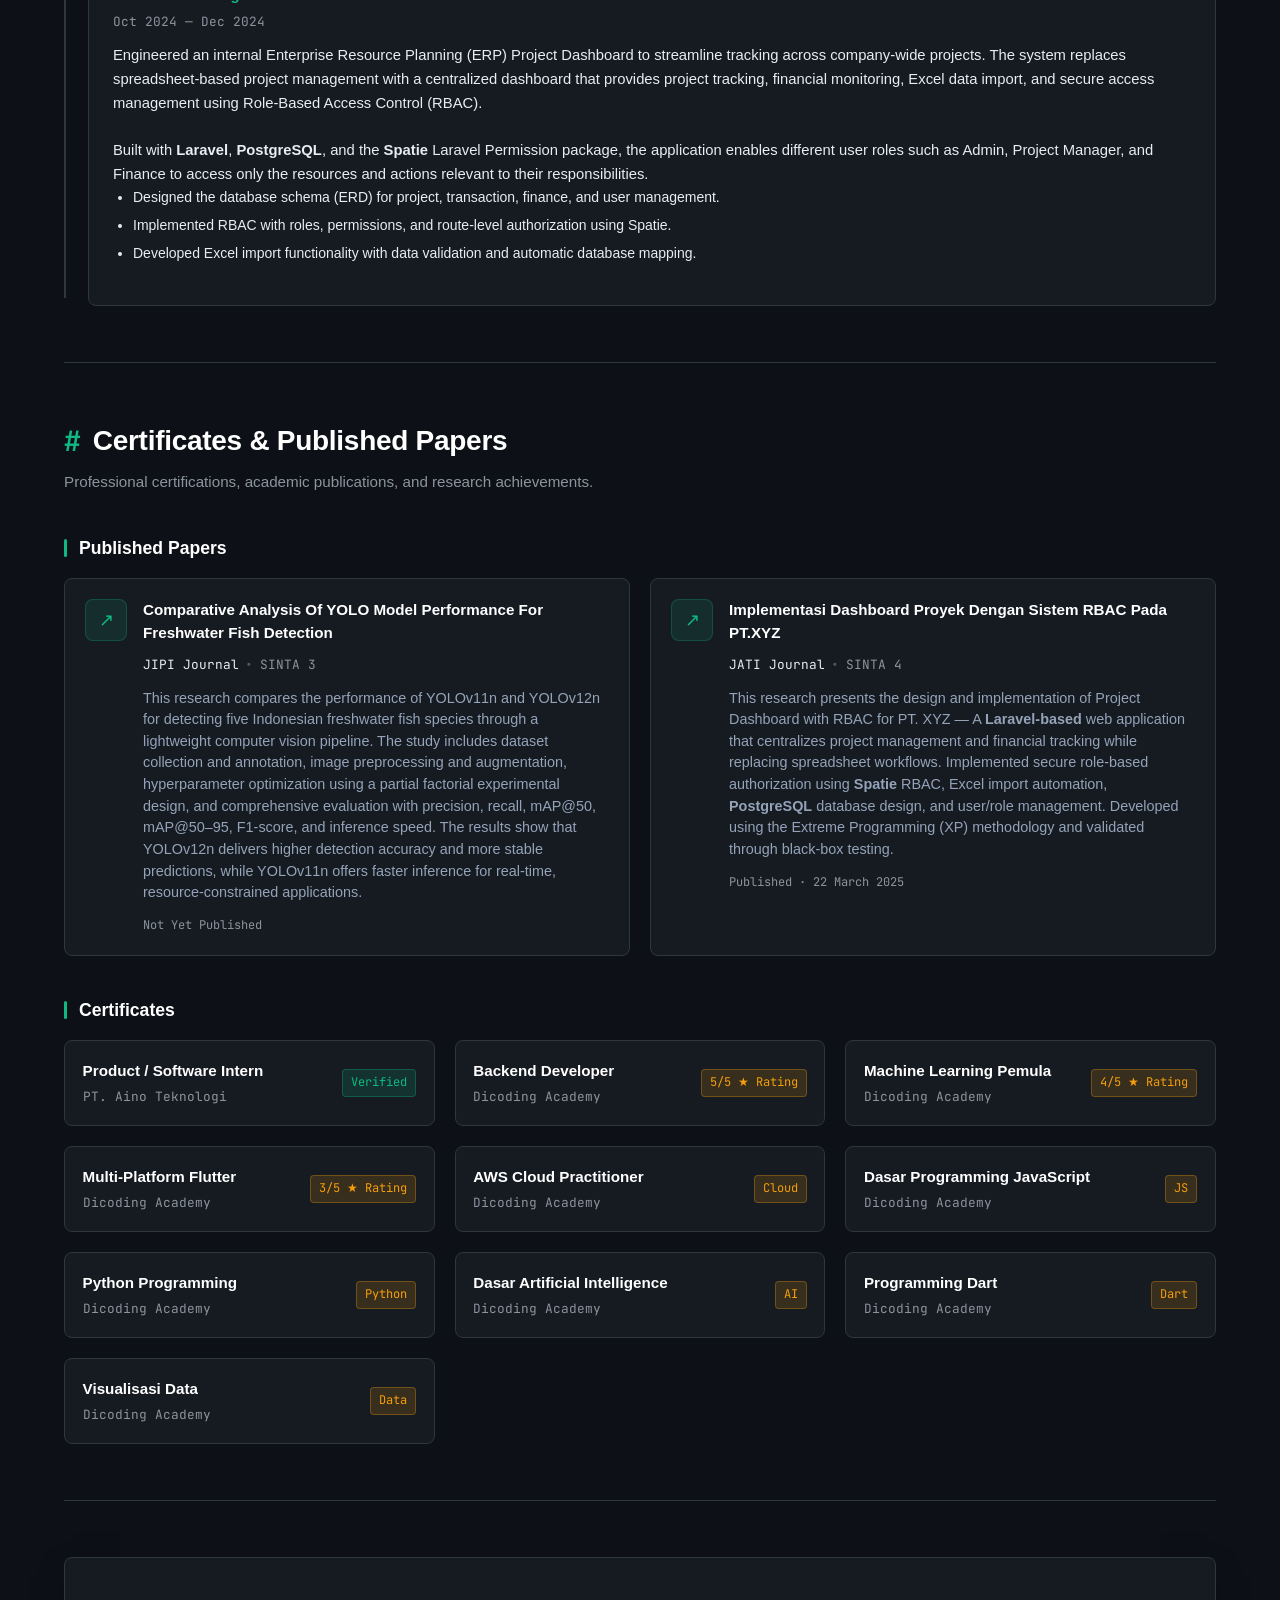
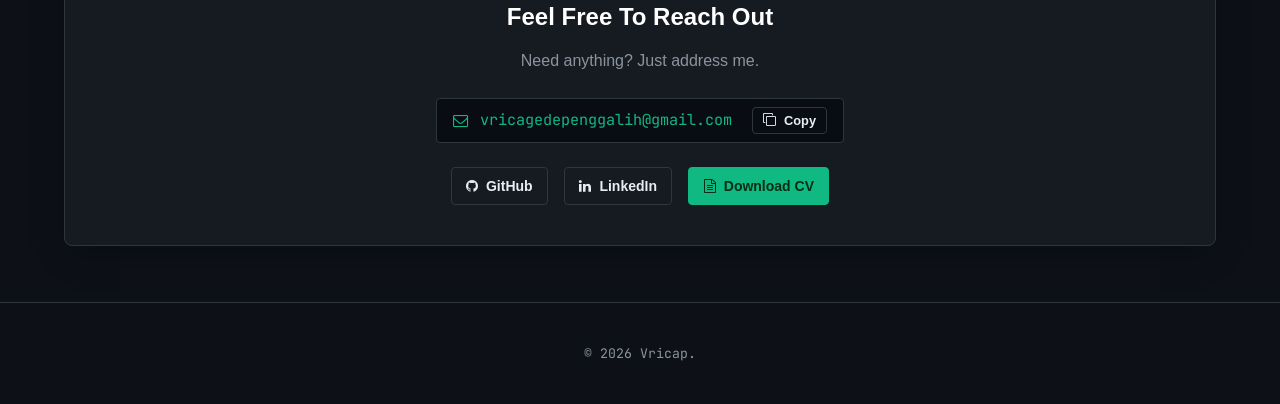
==== commit 0c31edf1: "minor changes" ====
--- a/index.html
+++ b/index.html
@@ -86,7 +86,7 @@
           </div>
 
           <!-- Terminal Window -->
-          <div class="terminal-window">
+          <!-- <div class="terminal-window">
             <div class="terminal-header">
               <div class="terminal-dots">
                 <span class="dot dot-red"></span>
@@ -110,25 +110,25 @@
                   <span class="term-key">Shell:</span>
                   <span class="term-val">zsh / bash</span>
                 </div>
-                <!--<div class="terminal-row">
+                <div class="terminal-row">
                   <span class="term-key">Focus:</span>
                   <span class="term-val">Backend &amp; Systems</span>
-                </div>-->
+                </div>
                 <div class="terminal-row">
                   <span class="term-key">Languages:</span>
                   <span class="term-val">Go, Javascript, Python, PHP, Shell</span>
                 </div>
-                <!--<div class="terminal-row">
+                <div class="terminal-row">
                   <span class="term-key">Creations:</span>
                   <span class="term-val">kusmala, gherver, taskm</span>
-                </div>-->
+                </div>
               </div>
               <div><span class="prompt">vricap@archlinux</span>:<span class="path">~</span>$ <span class="command">echo $PHILOSOPHY</span></div>
               <div class="terminal-output" style="color: var(--accent-green)">
                 "Fast, modular, simplicity."
               </div>
             </div>
-          </div>
+          </div> -->
         </div>
       </section>
 
@@ -144,7 +144,7 @@
             <img src="profile-img.jpg" alt="Vrica Gede Penggalih" />
             <div class="status-badge">
               <!--<span class="brand-dot"></span>-->
-              <span>Based in Central Java, Indonesia</span>
+              <span>Based in Magelang, Indonesia</span>
             </div>
           </div>
 
@@ -704,6 +704,38 @@
           <div class="timeline-item">
             <div class="timeline-dot"></div>
             <div class="timeline-content">
+              <div class="timeline-role">Freelance Full Stack Web Developer</div>
+              <div class="timeline-company">PT. Desty Jaya Mandiri (<a href="https://destyjayamandiri.com">destyjayamandiri.com</a>)</div>
+              <div class="timeline-date">Aug 2026</div>
+              <p class="timeline-desc">
+                  Built & deployed a production-ready website for PT Desty Jaya Mandiri, a Yogyakarta-based property company, featuring a public property catalog and a secure admin dashboard for managing listings.
+                <ul class="project-feature-list">
+                    <li>Developed a production-ready company website for a Yogyakarta-based property company using Laravel, Vite.js, SQLite, and JavaScript.</li>
+                    <li>Built a complete Admin Dashboard to manage property listings with create, update, delete, image upload, and publishing features.</li>
+                    <li>Designed and implemented the backend architecture, database schema, RESTful routes, and authentication system for administrative users.</li>
+                    <li>Developed responsive frontend pages for customers to browse available properties and company information.</li>
+                    <li>Deployed and configured the application on a shared hosting environment using cPanel, including database migration and production setup.</li>
+                </ul>
+              </p>
+            </div>
+          </div>
+
+          <!-- Item 2 -->
+          <div class="timeline-item">
+            <div class="timeline-dot"></div>
+            <div class="timeline-content">
+              <div class="timeline-role">Programming Teacher (KKN)</div>
+              <div class="timeline-company">SMK Muhammadiyah 1 Playen (TKJ Department)</div>
+              <div class="timeline-date">August 2025</div>
+              <p class="timeline-desc">
+                Taught basic programming to vocational high school students during KKN at Gunung Kidul. Utilized <strong>BAIK</strong>—a programming language featuring Indonesian syntax—allowing students to quickly grasp core programming logic, algorithms, and flow control. See the Blog & Documentation here -> <a href="https://kkn17-siyono-wetan.netlify.app/blog/pelatihan-pemrograman.html">https://kkn17-siyono-wetan.netlify.app</a>
+              </p>
+            </div>
+          </div>
+
+                    <div class="timeline-item">
+            <div class="timeline-dot"></div>
+            <div class="timeline-content">
               <div class="timeline-role">Software Engineering Intern (ERP &amp; Backend)</div>
               <div class="timeline-company">PT. Aino Teknologi Indonesia</div>
               <div class="timeline-date">Oct 2024 — Dec 2024</div>
@@ -719,38 +751,6 @@
               </p>
             </div>
           </div>
-
-          <div class="timeline-item">
-            <div class="timeline-dot"></div>
-            <div class="timeline-content">
-              <div class="timeline-role">Freelance Full Stack Web Developer</div>
-              <div class="timeline-company">PT. Desty Jaya Mandiri (<a href="https://destyjayamandiri.com">destyjayamandiri.com</a>)</div>
-              <div class="timeline-date">Aug 2026</div>
-              <p class="timeline-desc">
-                  Built & deployed a production-ready website for PT Desty Jaya Mandiri, a Yogyakarta-based property company, featuring a public property catalog and a secure admin dashboard for managing listings.
-                <ul class="project-feature-list">
-                    <li>Developed a production-ready company website for a Yogyakarta-based property company using Laravel, Vite.js, SQLite, and JavaScript.</li>
-                    <li>Built a complete Admin Dashboard to manage property listings with create, update, delete, image upload, and publishing features.</li>
-                    <li>Designed and implemented the backend architecture, database schema, RESTful routes, and authentication system for administrative users.</li>
-                    <li>Developed responsive frontend pages for customers to browse available properties and company information.</li>
-                    <li>Deployed and configured the application on a shared hosting environment using cPanel, including database migration and production setup.</li>
-                </ul>
-              </p>
-            </div>
-          </div>
-
-          <!-- Item 2 -->
-          <div class="timeline-item">
-            <div class="timeline-dot"></div>
-            <div class="timeline-content">
-              <div class="timeline-role">Programming Teacher (KKN)</div>
-              <div class="timeline-company">SMK Muhammadiyah 1 Playen (TKJ Department)</div>
-              <div class="timeline-date">August 2025</div>
-              <p class="timeline-desc">
-                Taught basic programming to vocational high school students during KKN at Gunung Kidul. Utilized <strong>BAIK</strong>—a programming language featuring Indonesian syntax—allowing students to quickly grasp core programming logic, algorithms, and flow control. See the Blog & Documentation here -> <a href="https://kkn17-siyono-wetan.netlify.app/blog/pelatihan-pemrograman.html">https://kkn17-siyono-wetan.netlify.app</a>
-              </p>
-            </div>
-          </div>
         </div>
       </section>
 
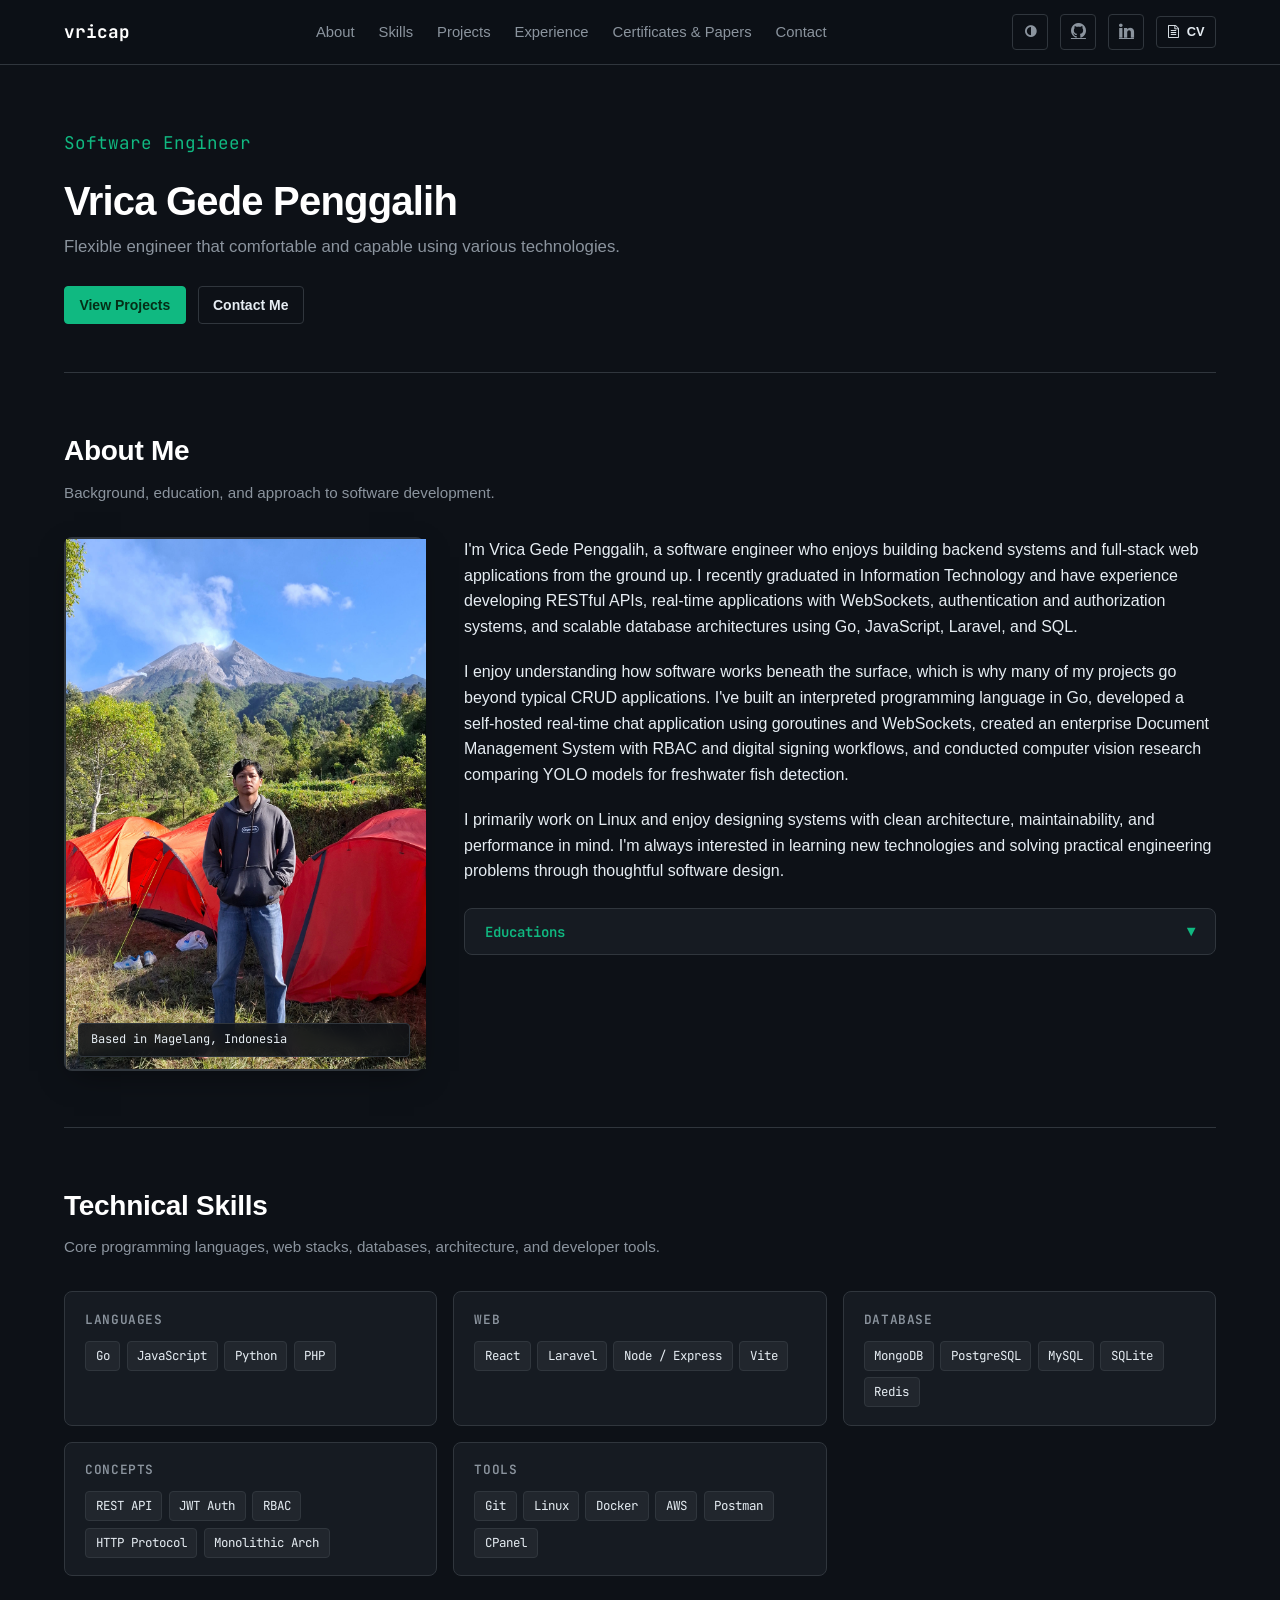
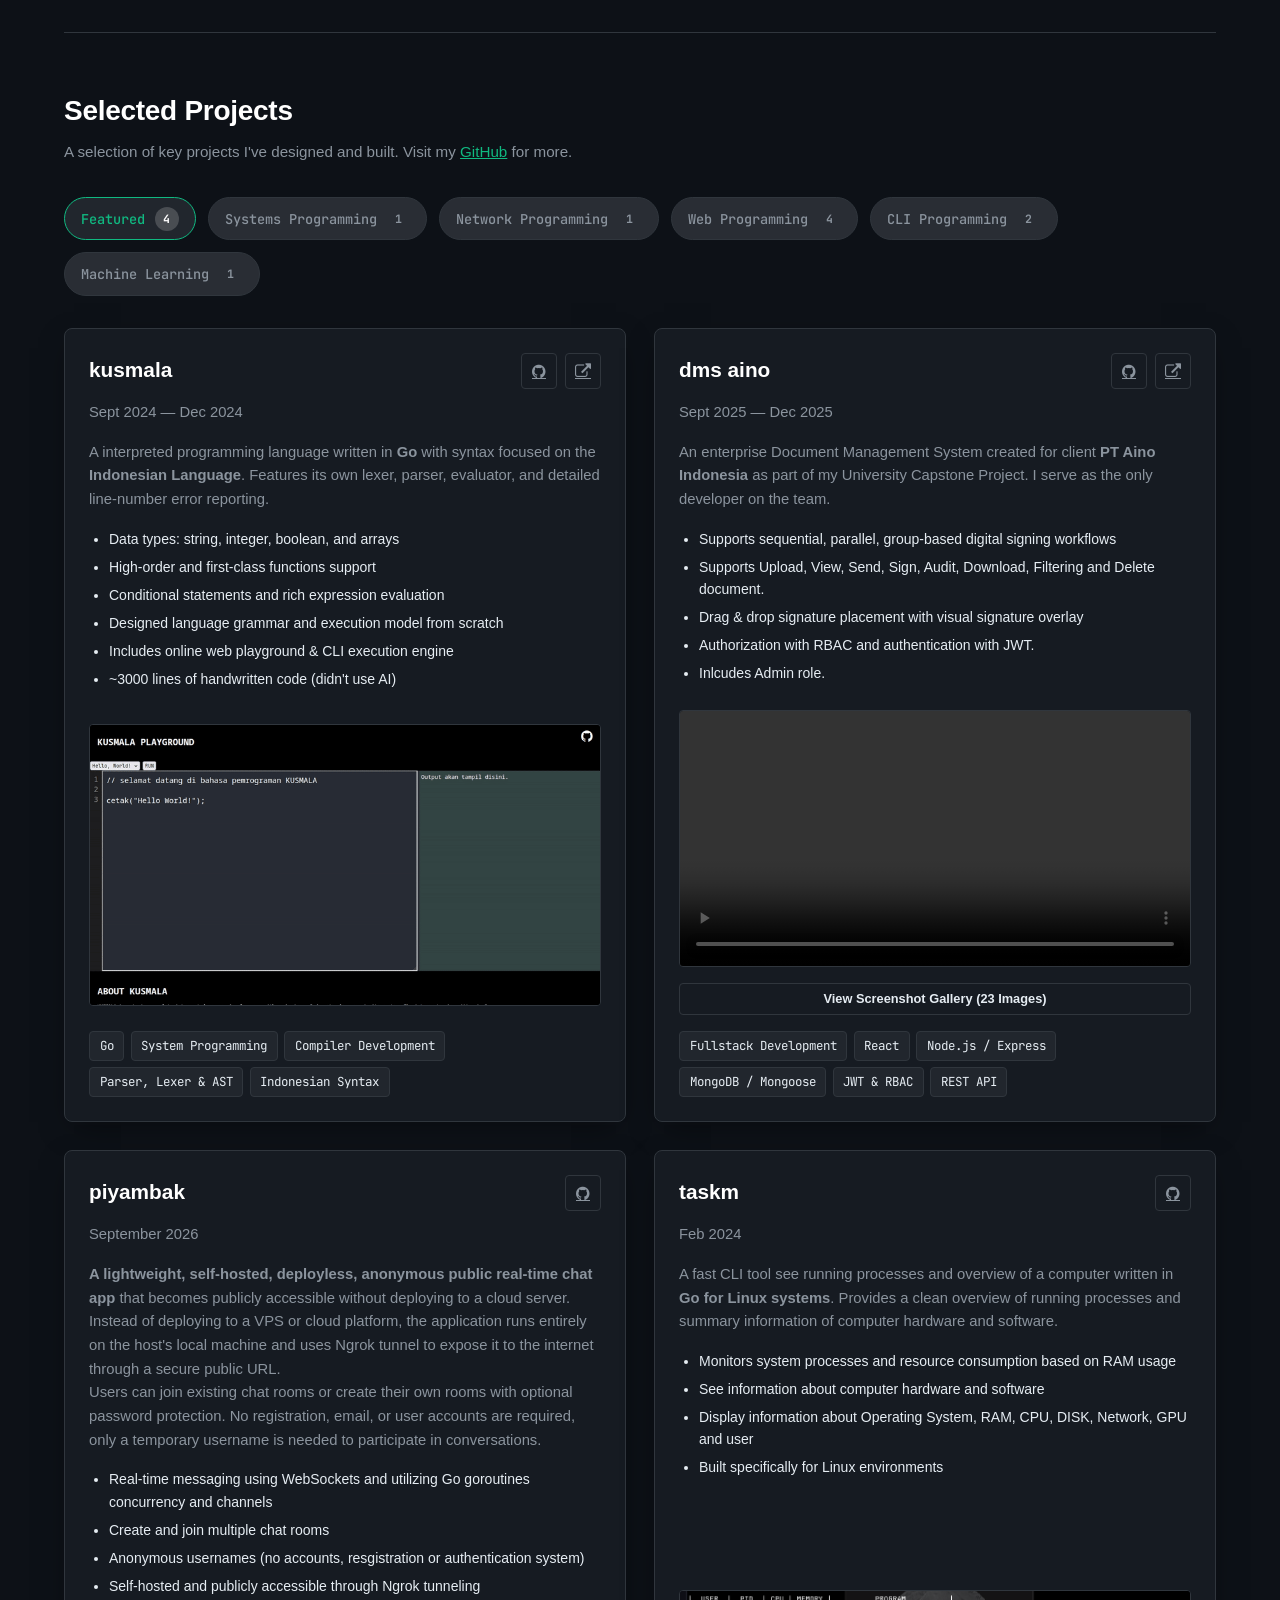
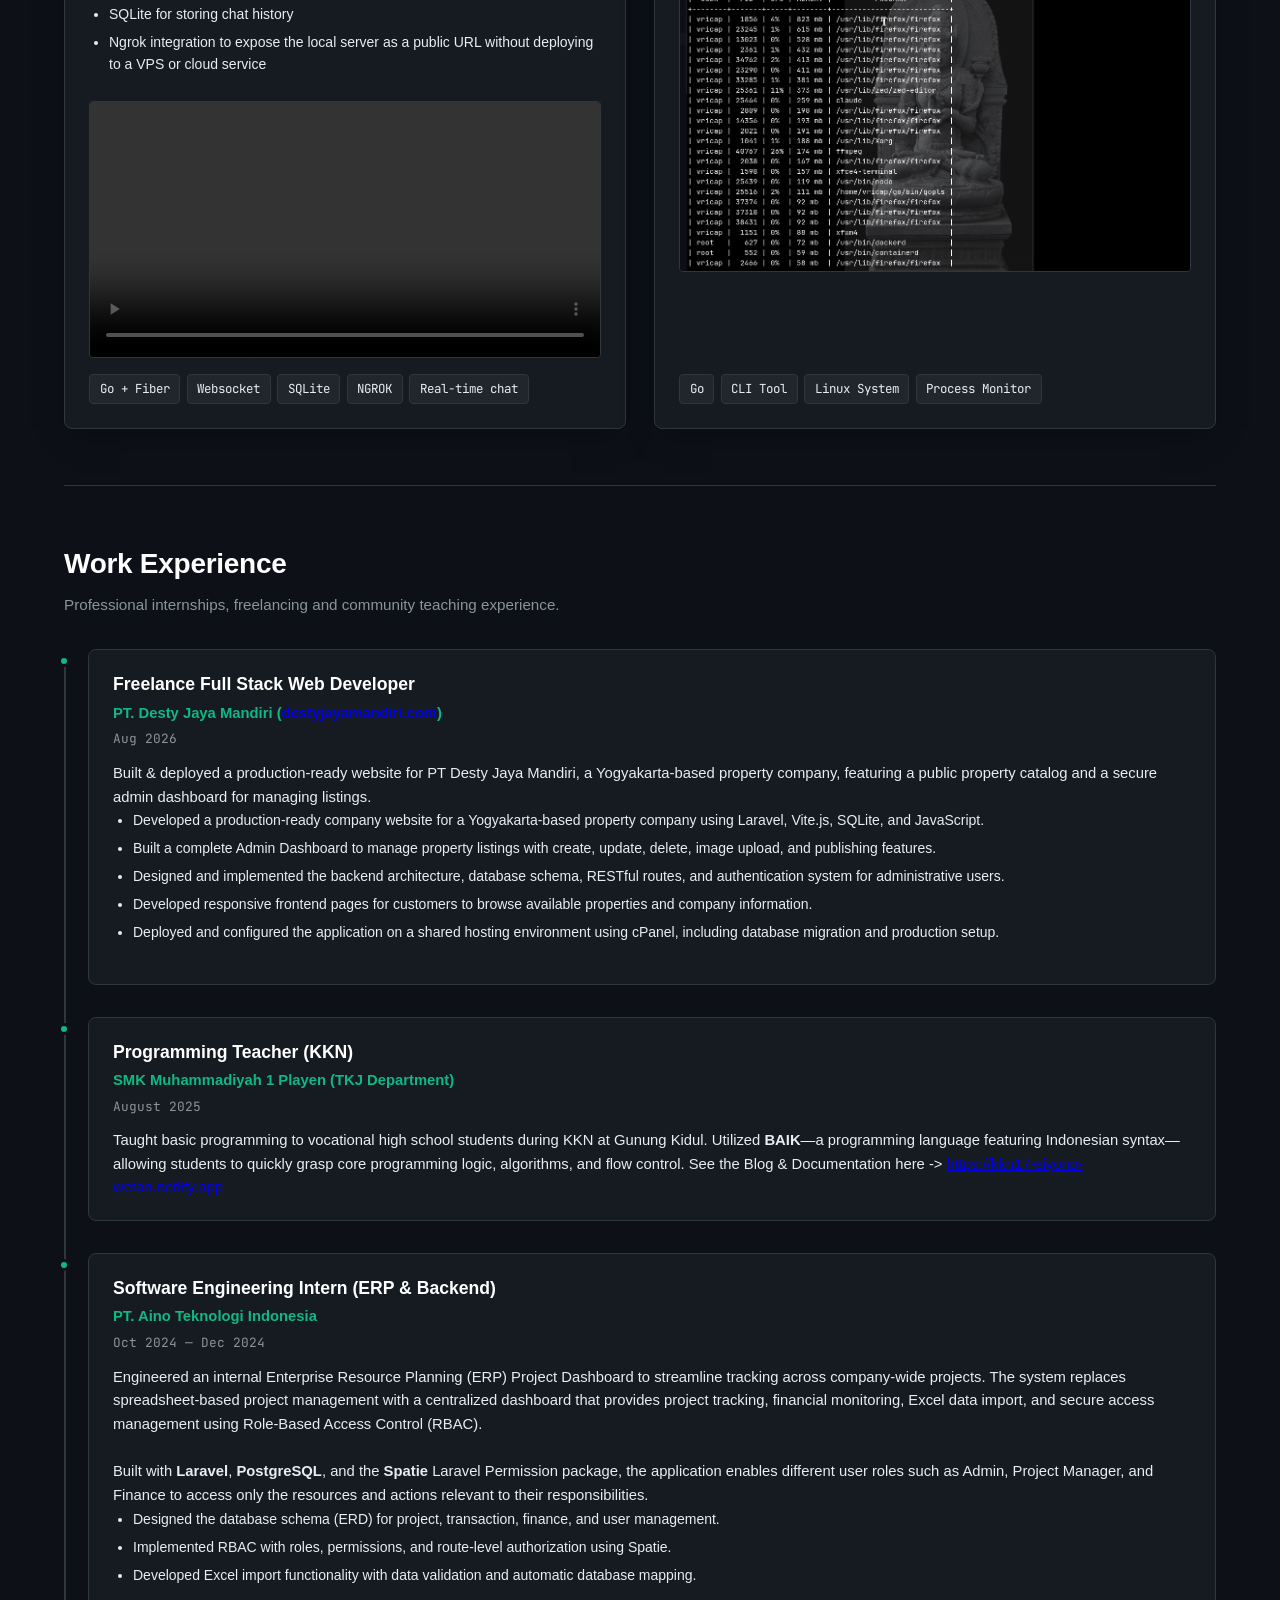
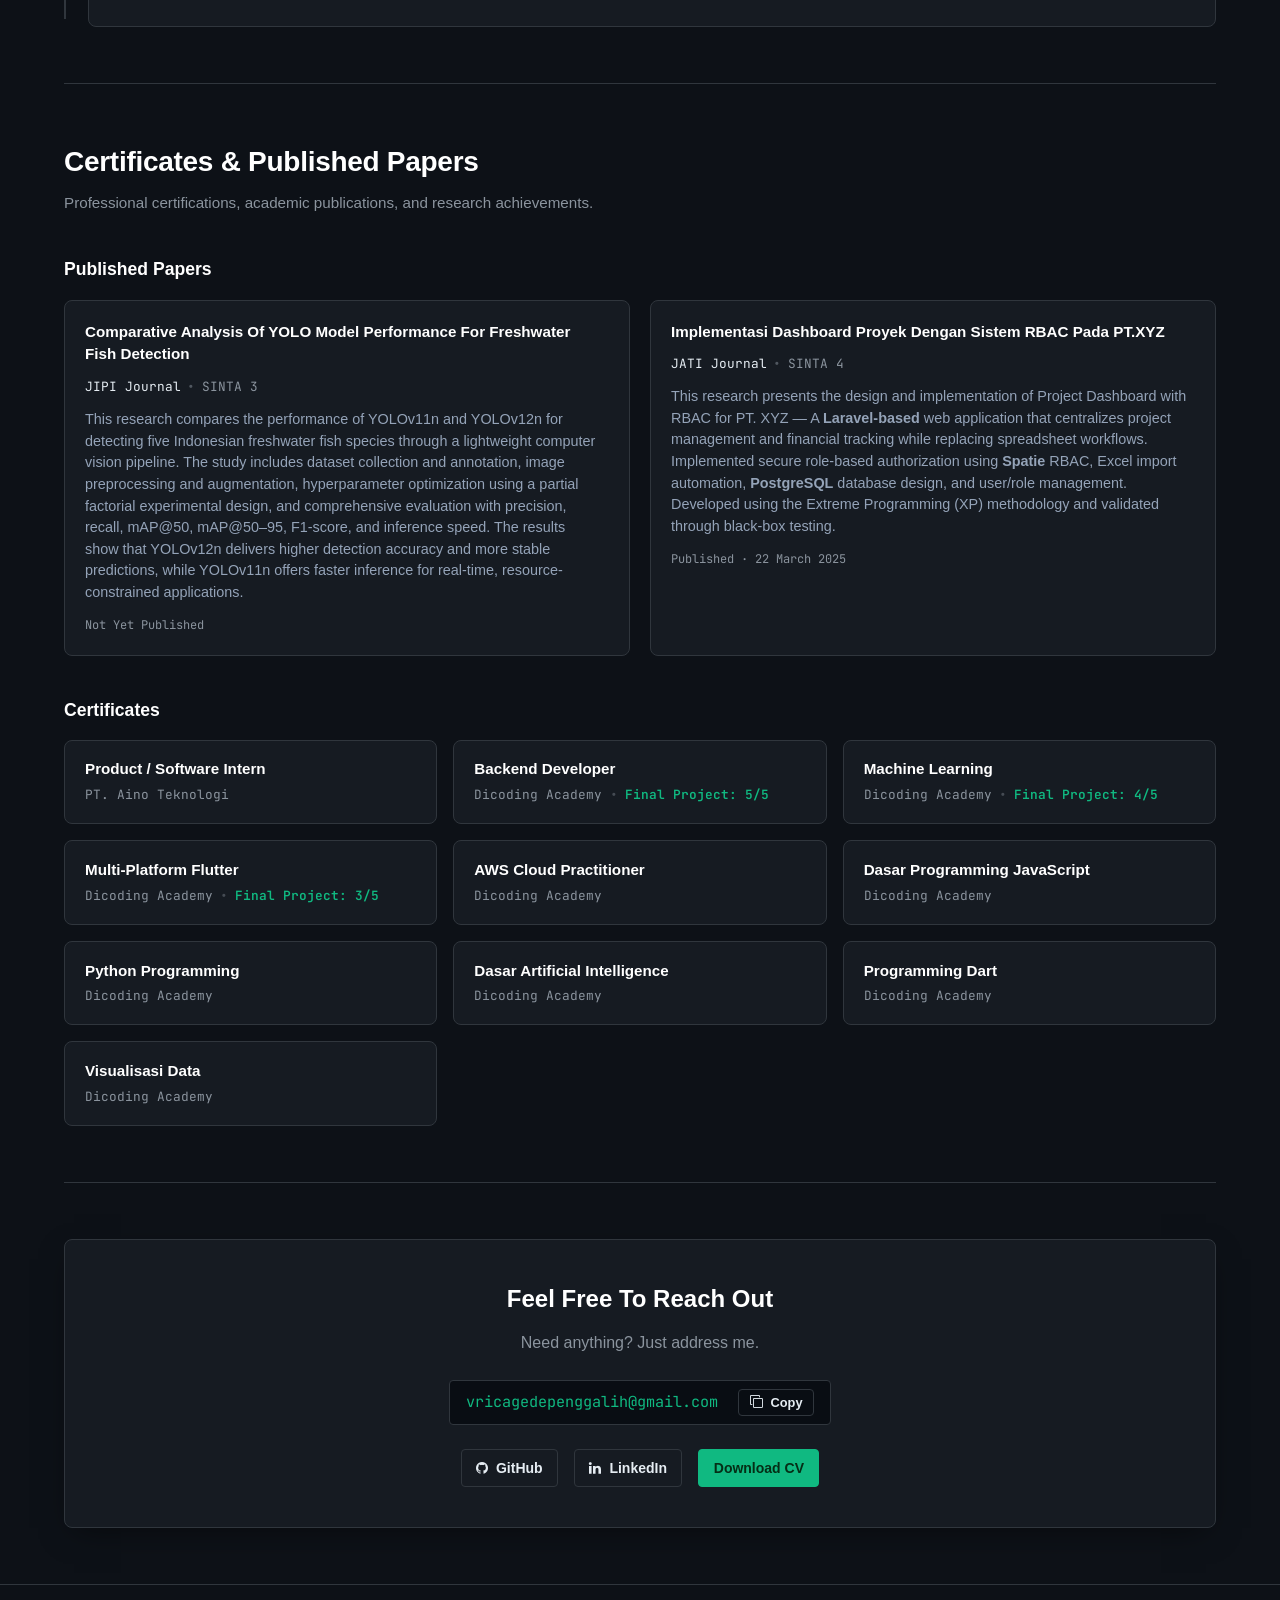
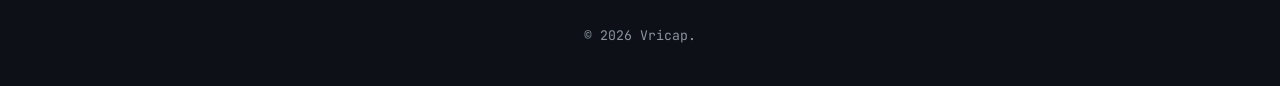
==== commit 7679e2d7: "some improvement" ====
--- a/index.html
+++ b/index.html
@@ -21,7 +21,7 @@
       <div class="container nav-container">
         <a href="#hero" class="brand">
           <!--<span class="brand-dot"></span>-->
-          <span>vricap</span><span style="color: var(--accent-green)"></span>
+          <span>vricap</span>
         </a>
 
         <ul class="nav-links" id="navLinks">
@@ -62,13 +62,13 @@
       <section id="hero" class="hero-section">
         <div class="hero-grid">
           <div class="hero-intro">
-            <div class="hero-title">// Software Engineer</div>
+            <div class="hero-title">Software Engineer</div>
             <h1>Vrica Gede Penggalih</h1>
             <p class="hero-bio">
                 Flexible engineer that comfortable and capable using various technologies.
             </p>
             <!--<div class="hero-tags">
-              <span class="tag tag-accent">● Available for opportunities</span>
+              <span class="tag">● Available for opportunities</span>
               <span class="tag">Arch Linux User</span>
               <span class="tag">UNIX Philosophy</span>
               <span class="tag">Go</span>
@@ -76,12 +76,8 @@
               <span class="tag">Laravel</span>
             </div>-->
             <div style="display: flex; gap: 0.75rem; flex-wrap: wrap;">
-              <a href="#projects" class="btn btn-primary">
-                <i class="fa fa-code"></i> View Projects
-              </a>
-              <a href="#contact" class="btn btn-outline">
-                <i class="fa fa-envelope-o"></i> Contact Me
-              </a>
+              <a href="#projects" class="btn btn-primary">View Projects</a>
+              <a href="#contact" class="btn btn-outline">Contact Me</a>
             </div>
           </div>
 
@@ -187,76 +183,61 @@
           <p class="section-subtitle">Core programming languages, web stacks, databases, architecture, and developer tools.</p>
         </div>
 
-        <ul class="skills-list">
-          <li class="skills-list-item">
-            <div class="skills-list-header">
-              <i class="fa fa-code"></i>
-              <span>Languages</span>
-            </div>
-            <ul class="skills-list-tags">
-              <li><span class="skill-pill">Go</span></li>
-              <li><span class="skill-pill">JavaScript</span></li>
-              <li><span class="skill-pill">Python</span></li>
-              <li><span class="skill-pill">PHP</span></li>
-            </ul>
-          </li>
-
-          <li class="skills-list-item">
-            <div class="skills-list-header">
-              <i class="fa fa-globe"></i>
-              <span>Web Technologies</span>
-            </div>
-            <ul class="skills-list-tags">
-              <li><span class="skill-pill">React</span></li>
-              <li><span class="skill-pill">Laravel</span></li>
-              <li><span class="skill-pill">NodeJS (ExpressJS)</span></li>
-              <li><span class="skill-pill">Vite</span></li>
-            </ul>
-          </li>
-
-          <li class="skills-list-item">
-            <div class="skills-list-header">
-              <i class="fa fa-database"></i>
-              <span>Database</span>
-            </div>
-            <ul class="skills-list-tags">
-              <li><span class="skill-pill">MongoDB</span></li>
-              <li><span class="skill-pill">PostgreSQL</span></li>
-              <li><span class="skill-pill">MySQL</span></li>
-              <li><span class="skill-pill">SQLite</span></li>
-              <li><span class="skill-pill">Redis</span></li>
-            </ul>
-          </li>
-
-          <li class="skills-list-item">
-            <div class="skills-list-header">
-              <i class="fa fa-cubes"></i>
-              <span>Concepts & Architecture</span>
-            </div>
-            <ul class="skills-list-tags">
-              <li><span class="skill-pill">REST API</span></li>
-              <li><span class="skill-pill">JWT Authentication</span></li>
-              <li><span class="skill-pill">RBAC</span></li>
-              <li><span class="skill-pill">HTTP Protocol</span></li>
-              <li><span class="skill-pill">Monolithic Architecture</span></li>
-            </ul>
-          </li>
-
-          <li class="skills-list-item">
-            <div class="skills-list-header">
-              <i class="fa fa-wrench"></i>
-              <span>Tools & Platform</span>
-            </div>
-            <ul class="skills-list-tags">
-              <li><span class="skill-pill">Git</span></li>
-              <li><span class="skill-pill">Linux (Arch Linux)</span></li>
-              <li><span class="skill-pill">Docker</span></li>
-              <li><span class="skill-pill">AWS</span></li>
-              <li><span class="skill-pill">Postman</span></li>
-              <li><span class="skill-pill">CPanel</span></li>
-            </ul>
-          </li>
-        </ul>
+        <div class="skills-grid">
+          <div class="skill-group">
+            <span class="skill-label">Languages</span>
+            <div class="skill-tags">
+              <span class="tag">Go</span>
+              <span class="tag">JavaScript</span>
+              <span class="tag">Python</span>
+              <span class="tag">PHP</span>
+            </div>
+          </div>
+
+          <div class="skill-group">
+            <span class="skill-label">Web</span>
+            <div class="skill-tags">
+              <span class="tag">React</span>
+              <span class="tag">Laravel</span>
+              <span class="tag">Node / Express</span>
+              <span class="tag">Vite</span>
+            </div>
+          </div>
+
+          <div class="skill-group">
+            <span class="skill-label">Database</span>
+            <div class="skill-tags">
+              <span class="tag">MongoDB</span>
+              <span class="tag">PostgreSQL</span>
+              <span class="tag">MySQL</span>
+              <span class="tag">SQLite</span>
+              <span class="tag">Redis</span>
+            </div>
+          </div>
+
+          <div class="skill-group">
+            <span class="skill-label">Concepts</span>
+            <div class="skill-tags">
+              <span class="tag">REST API</span>
+              <span class="tag">JWT Auth</span>
+              <span class="tag">RBAC</span>
+              <span class="tag">HTTP Protocol</span>
+              <span class="tag">Monolithic Arch</span>
+            </div>
+          </div>
+
+          <div class="skill-group">
+            <span class="skill-label">Tools</span>
+            <div class="skill-tags">
+              <span class="tag">Git</span>
+              <span class="tag">Linux</span>
+              <span class="tag">Docker</span>
+              <span class="tag">AWS</span>
+              <span class="tag">Postman</span>
+              <span class="tag">CPanel</span>
+            </div>
+          </div>
+        </div>
       </section>
 
       <!-- Projects Section -->
@@ -301,7 +282,6 @@
           <div class="project-card" data-category="systems featured">
             <div class="project-header">
               <div class="project-title-area">
-                <i class="fa fa-terminal" style="color: var(--accent-green)"></i>
                 <a href="https://github.com/vricap/kusmala" target="_blank" class="project-title">
                     kusmala
                 </a>
@@ -335,7 +315,7 @@
             </div>
 
             <div class="project-tags">
-              <span class="tag tag-accent">Go</span>
+              <span class="tag">Go</span>
               <span class="tag">System Programming</span>
               <span class="tag">Compiler Development</span>
               <span class="tag">Parser, Lexer &amp; AST</span>
@@ -347,7 +327,6 @@
           <div class="project-card" data-category="web featured">
             <div class="project-header">
               <div class="project-title-area">
-                <i class="fa fa-file-text" style="color: var(--accent-blue)"></i>
                 <a href="https://github.com/Vricap/dms-aino" target="_blank" class="project-title">dms aino</a>
               </div>
               <div class="project-links">
@@ -382,12 +361,12 @@
 
             <div style="margin-bottom: 1rem;">
               <a href="#" id="openDmsGallery" class="btn btn-outline btn-sm" style="width: 100%;">
-                <i class="fa fa-picture-o"></i> View Screenshot Gallery (23 Images)
+                View Screenshot Gallery (23 Images)
               </a>
             </div>
 
             <div class="project-tags">
-              <span class="tag tag-accent">Fullstack Development</span>
+              <span class="tag">Fullstack Development</span>
               <span class="tag">React</span>
               <span class="tag">Node.js / Express</span>
               <span class="tag">MongoDB / Mongoose</span>
@@ -400,7 +379,6 @@
           <div class="project-card" data-category="web featured">
             <div class="project-header">
               <div class="project-title-area">
-                <i class="fa fa-comment" style="color: var(--accent-blue)"></i>
                 <a href="https://github.com/Vricap/piyambak" target="_blank" class="project-title">piyambak</a>
               </div>
               <div class="project-links">
@@ -433,7 +411,7 @@
             </div>
 
             <div class="project-tags">
-              <span class="tag tag-accent">Go + Fiber</span>
+              <span class="tag">Go + Fiber</span>
               <span class="tag">Websocket</span>
               <span class="tag">SQLite</span>
               <span class="tag">NGROK</span>
@@ -445,7 +423,6 @@
           <div class="project-card" data-category="network">
             <div class="project-header">
               <div class="project-title-area">
-                <i class="fa fa-server" style="color: var(--accent-purple)"></i>
                 <a href="https://github.com/Vricap/gherver" target="_blank" class="project-title">gherver</a>
               </div>
               <div class="project-links">
@@ -479,7 +456,6 @@
                 <span style="color: var(--accent-purple)">// EXAMPLE</span><br/>
                 <span style="color: var(--accent-blue)">h</span> := http.Init()<br/>
                 <span style="color: var(--accent-blue)">h</span>.LoadStatic(<span style="color: var(--accent-amber)">"/static"</span>, <span style="color: var(--accent-amber)">"./resource"</span>)<br/><br/>
-
                 <span style="color: var(--accent-blue)">h</span>.Routes = []*http.Routes{<br/>
                 &nbsp;&nbsp;{<br/>
                 &nbsp;&nbsp;&nbsp;&nbsp;Path: <span style="color: var(--accent-amber)">"/api/foo"</span>,<br/>
@@ -491,13 +467,12 @@
                 &nbsp;&nbsp;&nbsp;&nbsp;},<br/>
                 &nbsp;&nbsp;},<br/>
                 }<br/><br/>
-
                 <span style="color: var(--accent-blue)">h</span>.StartServer(<span style="color: var(--accent-amber)">"127.0.0.1"</span>, <span style="color: var(--accent-amber)">":8000"</span>)
               </div>
             </div>
 
             <div class="project-tags">
-              <span class="tag tag-accent">Go</span>
+              <span class="tag">Go</span>
               <span class="tag">Network Programming</span>
               <span class="tag">TCP Sockets</span>
               <span class="tag">HTTP Protocol</span>
@@ -509,7 +484,6 @@
           <div class="project-card" data-category="cli featured">
             <div class="project-header">
               <div class="project-title-area">
-                <i class="fa fa-tachometer" style="color: var(--accent-amber)"></i>
                 <a href="https://github.com/Vricap/taskm" target="_blank" class="project-title">taskm</a>
               </div>
               <div class="project-links">
@@ -536,7 +510,7 @@
             </div>
 
             <div class="project-tags">
-              <span class="tag tag-accent">Go</span>
+              <span class="tag">Go</span>
               <span class="tag">CLI Tool</span>
               <span class="tag">Linux System</span>
               <span class="tag">Process Monitor</span>
@@ -547,7 +521,6 @@
           <div class="project-card" data-category="web">
             <div class="project-header">
               <div class="project-title-area">
-                <i class="fa fa-terminal" style="color: var(--accent-green)"></i>
                 <a href="https://github.com/vricap/jocr" target="_blank" class="project-title">
                     jocr
                 </a>
@@ -579,7 +552,7 @@
             </div>
 
             <div class="project-tags">
-              <span class="tag tag-accent">Go</span>
+              <span class="tag">Go</span>
               <span class="tag">Web Programming</span>
               <span class="tag">Tesseract Engine</span>
               <span class="tag">OCR</span>
@@ -591,7 +564,6 @@
           <div class="project-card" data-category="cli">
             <div class="project-header">
               <div class="project-title-area">
-                <i class="fa fa-terminal" style="color: var(--accent-green)"></i>
                 <a href="https://github.com/vricap/zipper" target="_blank" class="project-title">
                     zipper
                 </a>
@@ -636,7 +608,7 @@
             </div>
 
             <div class="project-tags">
-              <span class="tag tag-accent">Go</span>
+              <span class="tag">Go</span>
               <span class="tag">CLI tool</span>
               <span class="tag">ZIP Archive</span>
             </div>
@@ -646,7 +618,6 @@
           <div class="project-card" data-category="web ml">
             <div class="project-header">
               <div class="project-title-area">
-                <i class="fa fa-terminal" style="color: var(--accent-green)"></i>
                 <a href="https://github.com/vricap/fishes_detection" target="_blank" class="project-title">
                     Fishscan AI
                 </a>
@@ -680,7 +651,7 @@
             </div>
 
             <div class="project-tags">
-              <span class="tag tag-accent">Python + FastAPI</span>
+              <span class="tag">Python + FastAPI</span>
               <span class="tag">Machine Learning</span>
               <span class="tag">Web Programming</span>
               <span class="tag">YOLOv12</span>
@@ -771,10 +742,6 @@
 
               <!-- Paper 2 -->
               <a href="#" target="_blank" class="paper-card">
-                <div class="paper-icon">
-                  <span>↗</span>
-                </div>
-
                 <div class="paper-info">
                   <h4>
                       Comparative Analysis Of YOLO Model Performance For Freshwater Fish Detection
@@ -800,10 +767,6 @@
 
             <!-- Paper 1 -->
             <a href="https://garuda.kemdiktisaintek.go.id/documents/detail/4976546" target="_blank" class="paper-card">
-              <div class="paper-icon">
-                <span>↗</span>
-              </div>
-
               <div class="paper-info">
                 <h4>
                   Implementasi Dashboard Proyek Dengan Sistem RBAC Pada PT.XYZ
@@ -839,90 +802,106 @@
             <a href="sertificates/Vrica Gede Penggalih - Product Intern.pdf" target="_blank" class="cert-card">
               <div class="cert-info">
                 <h4>Product / Software Intern</h4>
-                <div class="cert-issuer">PT. Aino Teknologi</div>
-              </div>
-              <span class="cert-badge verified">Verified</span>
+                <div class="cert-meta">
+                  <span class="cert-issuer">PT. Aino Teknologi</span>
+                </div>
+              </div>
             </a>
 
             <!-- Cert 2 -->
             <a href="sertificates/sertifikat_backend_pemula_dicoding.pdf" target="_blank" class="cert-card">
               <div class="cert-info">
                 <h4>Backend Developer</h4>
-                <div class="cert-issuer">Dicoding Academy</div>
-              </div>
-              <span class="cert-badge">5/5 ★ Rating</span>
+                <div class="cert-meta">
+                  <span class="cert-issuer">Dicoding Academy</span>
+                  <span class="cert-divider">•</span>
+                  <span class="cert-score">Final Project: 5/5</span>
+                </div>
+              </div>
             </a>
 
             <!-- Cert 3 -->
             <a href="sertificates/sertifikat_ml_pemula_dicoding.pdf" target="_blank" class="cert-card">
               <div class="cert-info">
-                <h4>Machine Learning Pemula</h4>
-                <div class="cert-issuer">Dicoding Academy</div>
-              </div>
-              <span class="cert-badge">4/5 ★ Rating</span>
+                <h4>Machine Learning</h4>
+                <div class="cert-meta">
+                  <span class="cert-issuer">Dicoding Academy</span>
+                  <span class="cert-divider">•</span>
+                  <span class="cert-score">Final Project: 4/5</span>
+                </div>
+              </div>
             </a>
 
             <!-- Cert 4 -->
             <a href="sertificates/sertifikat_aplikasi_flutter_pemula.pdf" target="_blank" class="cert-card">
               <div class="cert-info">
                 <h4>Multi-Platform Flutter</h4>
-                <div class="cert-issuer">Dicoding Academy</div>
-              </div>
-              <span class="cert-badge">3/5 ★ Rating</span>
+                <div class="cert-meta">
+                  <span class="cert-issuer">Dicoding Academy</span>
+                  <span class="cert-divider">•</span>
+                  <span class="cert-score">Final Project: 3/5</span>
+                </div>
+              </div>
             </a>
 
             <!-- Cert 5 -->
             <a href="sertificates/sertifikat_aws_cloud_dicoding.pdf" target="_blank" class="cert-card">
               <div class="cert-info">
                 <h4>AWS Cloud Practitioner</h4>
-                <div class="cert-issuer">Dicoding Academy</div>
-              </div>
-              <span class="cert-badge">Cloud</span>
+                <div class="cert-meta">
+                  <span class="cert-issuer">Dicoding Academy</span>
+                </div>
+              </div>
             </a>
 
             <!-- Cert 6 -->
             <a href="sertificates/sertifikat_dasar_javascript.pdf" target="_blank" class="cert-card">
               <div class="cert-info">
                 <h4>Dasar Programming JavaScript</h4>
-                <div class="cert-issuer">Dicoding Academy</div>
-              </div>
-              <span class="cert-badge">JS</span>
+                <div class="cert-meta">
+                  <span class="cert-issuer">Dicoding Academy</span>
+                </div>
+              </div>
             </a>
 
             <!-- Cert 7 -->
             <a href="sertificates/sertifikat_python_pemula_dicoding.pdf" target="_blank" class="cert-card">
               <div class="cert-info">
                 <h4>Python Programming</h4>
-                <div class="cert-issuer">Dicoding Academy</div>
-              </div>
-              <span class="cert-badge">Python</span>
+                <div class="cert-meta">
+                  <span class="cert-issuer">Dicoding Academy</span>
+                </div>
+              </div>
             </a>
 
             <!-- Cert 8 -->
             <a href="sertificates/sertifikat_dasar_ai.pdf" target="_blank" class="cert-card">
               <div class="cert-info">
                 <h4>Dasar Artificial Intelligence</h4>
-                <div class="cert-issuer">Dicoding Academy</div>
-              </div>
-              <span class="cert-badge">AI</span>
+                <div class="cert-meta">
+                  <span class="cert-issuer">Dicoding Academy</span>
+                </div>
+              </div>
             </a>
 
             <!-- Cert 9 -->
             <a href="sertificates/sertifikat_memulai_dengan_dart.pdf" target="_blank" class="cert-card">
               <div class="cert-info">
                 <h4>Programming Dart</h4>
-                <div class="cert-issuer">Dicoding Academy</div>
-              </div>
-              <span class="cert-badge">Dart</span>
+                <div class="cert-meta">
+                  <span class="cert-issuer">Dicoding Academy</span>
+                </div>
+              </div>
             </a>
 
             <!-- Cert 10 -->
             <a href="sertificates/sertifikat_visualisasi_data_dicoding.pdf" target="_blank" class="cert-card">
               <div class="cert-info">
                 <h4>Visualisasi Data</h4>
-                <div class="cert-issuer">Dicoding Academy</div>
-              </div>
-              <span class="cert-badge">Data</span>
+                <div class="cert-meta">
+                  <span class="cert-issuer">Dicoding Academy</span>
+                </div>
+              </div>
             </a>
           </div>
         </div>
@@ -937,7 +916,6 @@
           </p>
 
           <div class="email-box">
-            <i class="fa fa-envelope-o"></i>
             <span>vricagedepenggalih@gmail.com</span>
             <button class="btn btn-outline btn-sm" id="copyEmailBtn" style="margin-left: 0.5rem;" title="Copy to clipboard">
               <i class="fa fa-clone"></i> Copy
@@ -951,9 +929,7 @@
             <a href="https://www.linkedin.com/in/vrica-gede-penggalih-266277260/" target="_blank" class="btn btn-outline">
               <i class="fa fa-linkedin"></i> LinkedIn
             </a>
-            <a href="Vrica-Gede-Penggalih-CV.pdf" target="_blank" class="btn btn-primary">
-              <i class="fa fa-file-text-o"></i> Download CV
-            </a>
+            <a href="Vrica-Gede-Penggalih-CV.pdf" target="_blank" class="btn btn-primary">Download CV</a>
           </div>
         </div>
       </section>
--- a/styles.css
+++ b/styles.css
@@ -314,12 +314,6 @@
   color: var(--text-main);
 }
 
-.tag-accent {
-  background-color: rgba(16, 185, 129, 0.1);
-  border-color: rgba(16, 185, 129, 0.3);
-  color: var(--accent-green);
-}
-
 /* Terminal Card */
 .terminal-window {
   background-color: var(--code-bg);
@@ -417,12 +411,6 @@
   font-weight: 700;
   color: var(--text-heading);
   letter-spacing: -0.01em;
-}
-
-.section-title::before {
-  content: "#";
-  color: var(--accent-green);
-  font-family: var(--font-mono);
 }
 
 .section-subtitle {
@@ -540,61 +528,41 @@
 }
 
 /* Skills Section */
-.skills-list {
-  list-style: none;
-  padding: 0;
-  margin: 0;
-}
-
-.skills-list-item {
-  margin-bottom: 1.5rem;
-  padding-bottom: 1.5rem;
-  border-bottom: 1px solid var(--border-color);
-}
-
-.skills-list-item:last-child {
-  margin-bottom: 0;
-  padding-bottom: 0;
-  border-bottom: none;
-}
-
-.skills-list-header {
-  display: flex;
-  align-items: center;
-  gap: 0.6rem;
-  font-size: 1.05rem;
-  font-weight: 700;
-  color: var(--text-heading);
-  margin-bottom: 0.75rem;
-  padding-bottom: 0.5rem;
-  border-bottom: 1px solid var(--border-color);
-}
-
-.skills-list-header i {
-  color: var(--accent-green);
-}
-
-.skills-list-tags {
+.skills-grid {
+  display: grid;
+  grid-template-columns: repeat(auto-fill, minmax(280px, 1fr));
+  gap: 1rem;
+}
+
+.skill-group {
+  background-color: var(--bg-card);
+  border: 1px solid var(--border-color);
+  border-radius: var(--radius);
+  padding: 1.1rem 1.25rem;
+  transition: border-color 0.2s ease;
+}
+
+.skill-group:hover {
+  border-color: var(--accent-green);
+}
+
+.skill-label {
+  display: flex;
+  align-items: center;
+  gap: 0.5rem;
+  font-size: 0.8rem;
+  font-weight: 600;
+  font-family: var(--font-mono);
+  color: var(--text-muted);
+  text-transform: uppercase;
+  letter-spacing: 0.05em;
+  margin-bottom: 0.65rem;
+}
+
+.skill-tags {
   display: flex;
   flex-wrap: wrap;
-  gap: 0.5rem;
-  list-style-type: none;
-}
-
-.skill-pill {
-  font-family: var(--font-mono);
-  font-size: 0.825rem;
-  padding: 0.35rem 0.7rem;
-  border-radius: var(--radius-sm);
-  background-color: var(--bg-secondary);
-  border: 1px solid var(--border-color);
-  color: var(--text-main);
-  transition: all 0.2s ease;
-}
-
-.skill-pill:hover {
-  border-color: var(--accent-green);
-  color: var(--accent-green);
+  gap: 0.4rem;
 }
 
 /* Projects Filter & Grid */
@@ -837,20 +805,19 @@
 /* Certificates Grid */
 .cert-grid {
   display: grid;
-  grid-template-columns: repeat(auto-fill, minmax(320px, 1fr));
-  gap: 1.25rem;
+  grid-template-columns: repeat(auto-fill, minmax(280px, 1fr));
+  gap: 1rem;
 }
 
 .cert-card {
   background-color: var(--bg-card);
   border: 1px solid var(--border-color);
   border-radius: var(--radius);
-  padding: 1.1rem;
-  display: flex;
-  align-items: center;
-  justify-content: space-between;
-  gap: 1rem;
-  transition: all 0.2s ease;
+  padding: 1.1rem 1.25rem;
+  display: flex;
+  flex-direction: column;
+  justify-content: center;
+  transition: transform 0.2s ease, border-color 0.2s ease, background-color 0.2s ease;
   text-decoration: none;
   color: var(--text-main);
 }
@@ -865,24 +832,36 @@
   font-size: 0.95rem;
   font-weight: 600;
   color: var(--text-heading);
-  margin-bottom: 0.25rem;
+  margin-bottom: 0.35rem;
+  line-height: 1.4;
+  transition: color 0.2s ease;
+}
+
+.cert-card:hover .cert-info h4 {
+  color: var(--accent-green);
+}
+
+.cert-meta {
+  display: flex;
+  align-items: center;
+  flex-wrap: wrap;
+  gap: 0.45rem;
+  font-size: 0.8rem;
+  color: var(--text-muted);
+  font-family: var(--font-mono);
 }
 
 .cert-issuer {
-  font-size: 0.8rem;
-  color: var(--text-muted);
-  font-family: var(--font-mono);
-}
-
-.cert-badge {
-  font-size: 0.75rem;
-  font-family: var(--font-mono);
-  background-color: rgba(245, 158, 11, 0.15);
-  color: var(--accent-amber);
-  border: 1px solid rgba(245, 158, 11, 0.3);
-  padding: 0.2rem 0.5rem;
-  border-radius: 4px;
-  white-space: nowrap;
+  color: var(--text-muted);
+}
+
+.cert-divider {
+  opacity: 0.4;
+}
+
+.cert-score {
+  color: var(--accent-green);
+  font-weight: 600;
 }
 
 /* Subsections */
@@ -898,25 +877,6 @@
   display: flex;
   align-items: center;
   gap: 0.75rem;
-}
-
-.subsection-title::before {
-  content: "";
-  width: 3px;
-  height: 1.1rem;
-  background-color: var(--accent-green);
-  border-radius: 2px;
-}
-
-/* Certificates */
-.cert-card {
-  /* keep your existing styles */
-}
-
-.cert-badge.verified {
-  background-color: rgba(16, 185, 129, 0.15);
-  color: var(--accent-green);
-  border-color: rgba(16, 185, 129, 0.3);
 }
 
 /* Published Papers Grid */
@@ -946,21 +906,6 @@
   border-color: var(--accent-green);
   background-color: var(--bg-card-hover);
   transform: translateY(-2px);
-}
-
-/* Paper Icon */
-.paper-icon {
-  flex-shrink: 0;
-  width: 42px;
-  height: 42px;
-  display: flex;
-  align-items: center;
-  justify-content: center;
-  border-radius: 8px;
-  background-color: rgba(16, 185, 129, 0.12);
-  color: var(--accent-green);
-  border: 1px solid rgba(16, 185, 129, 0.25);
-  font-size: 1.1rem;
 }
 
 /* Paper Information */
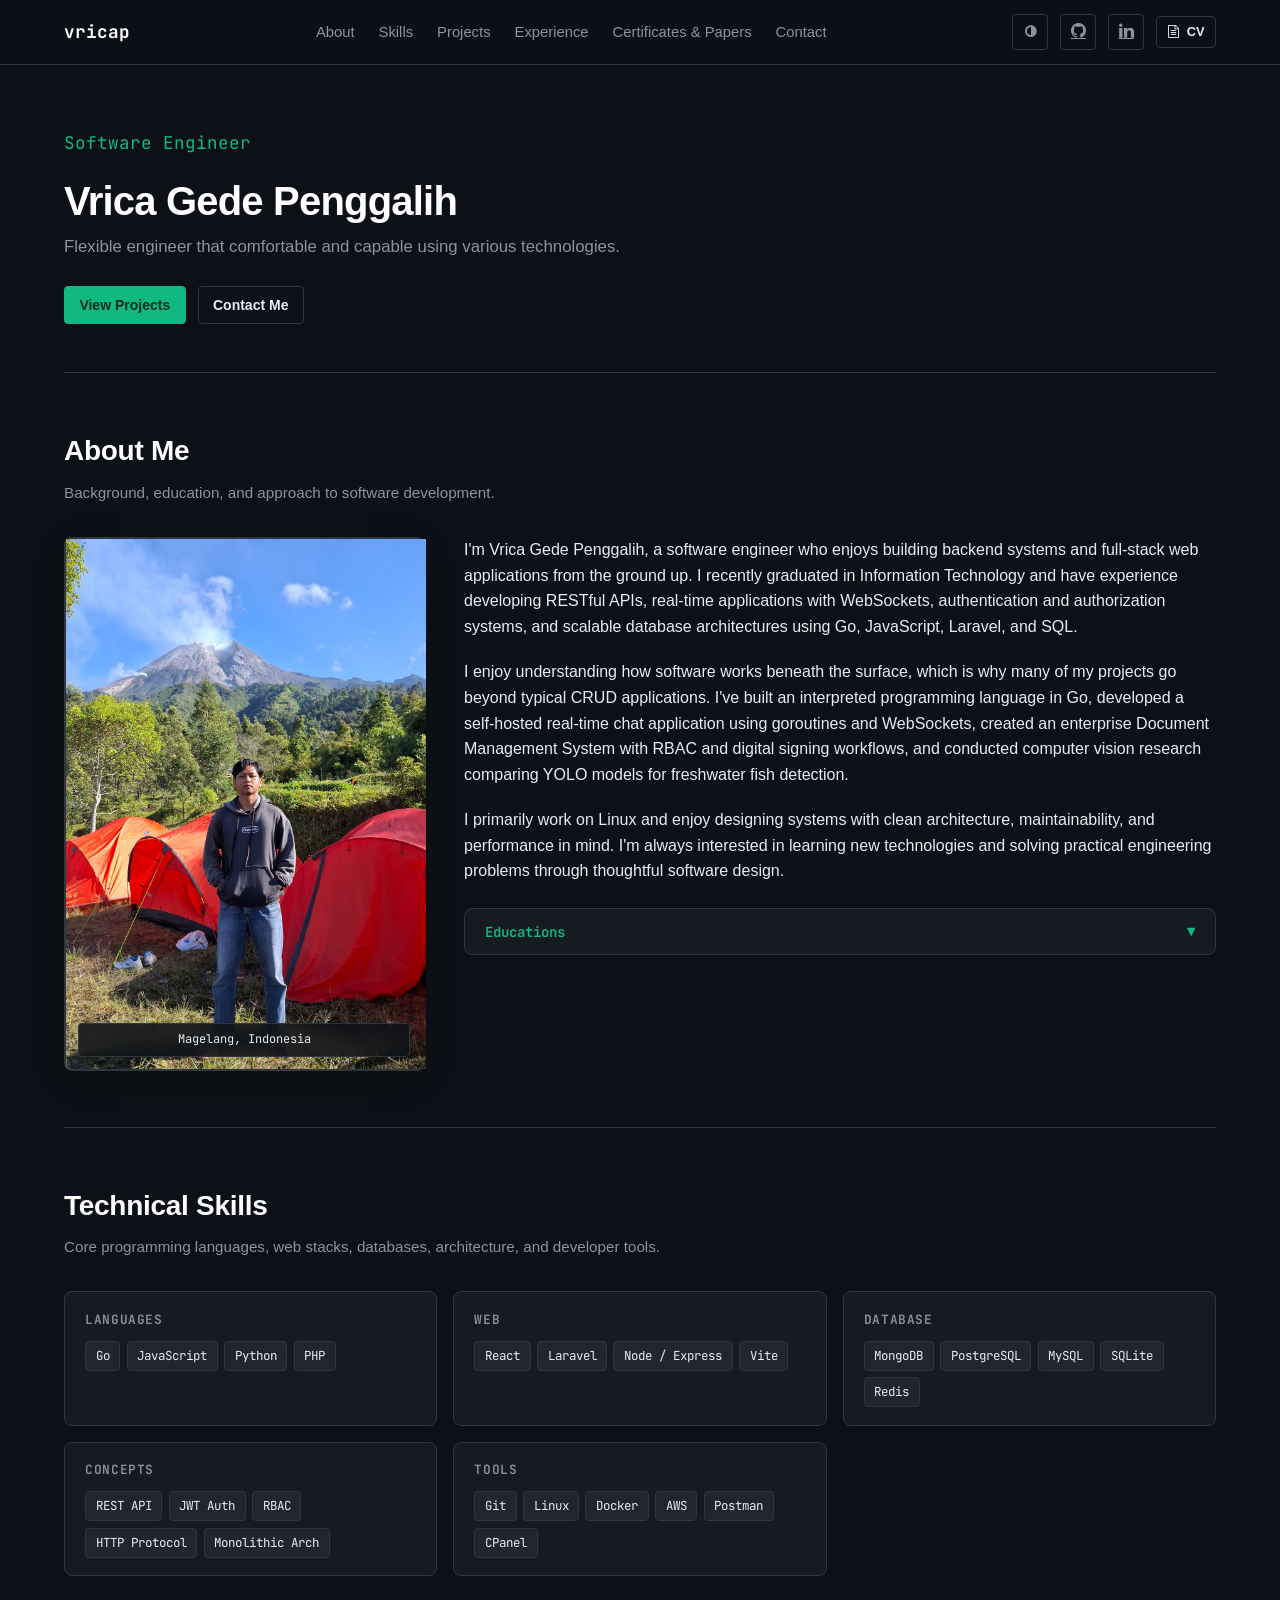
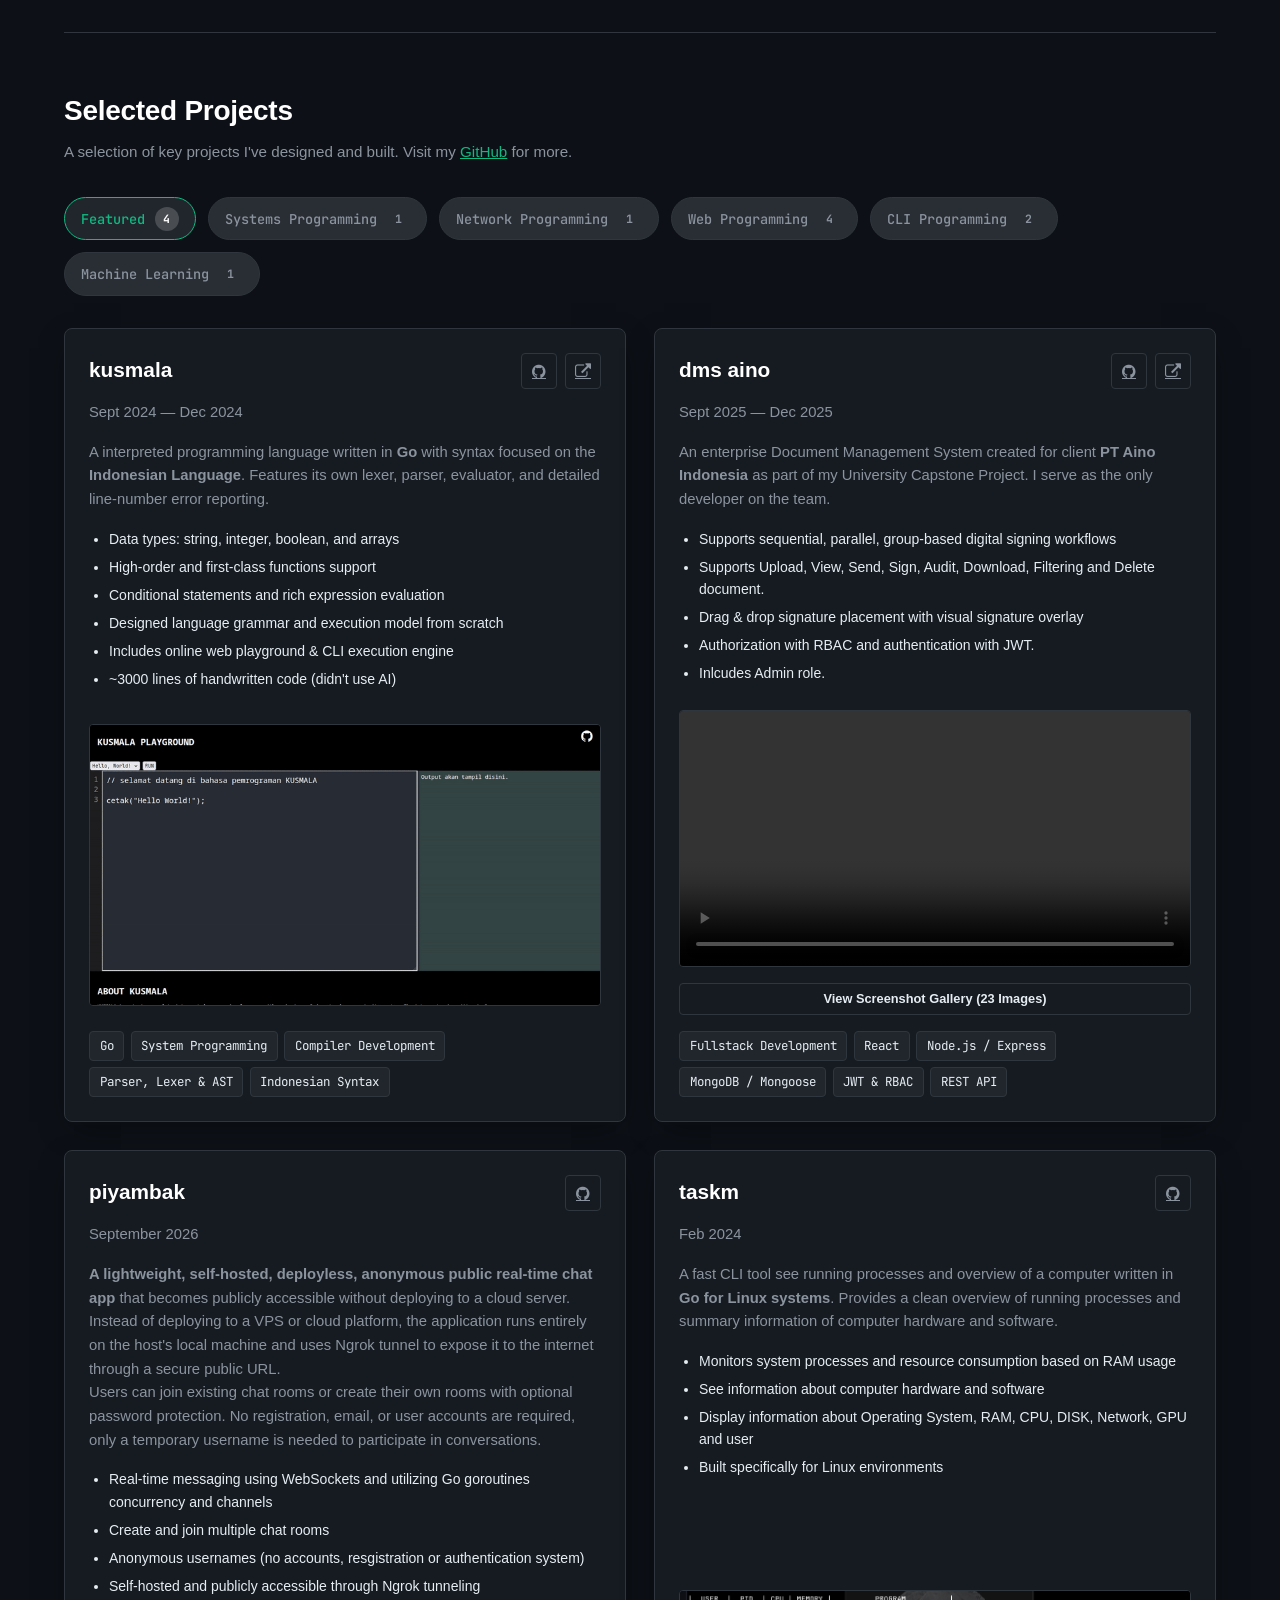
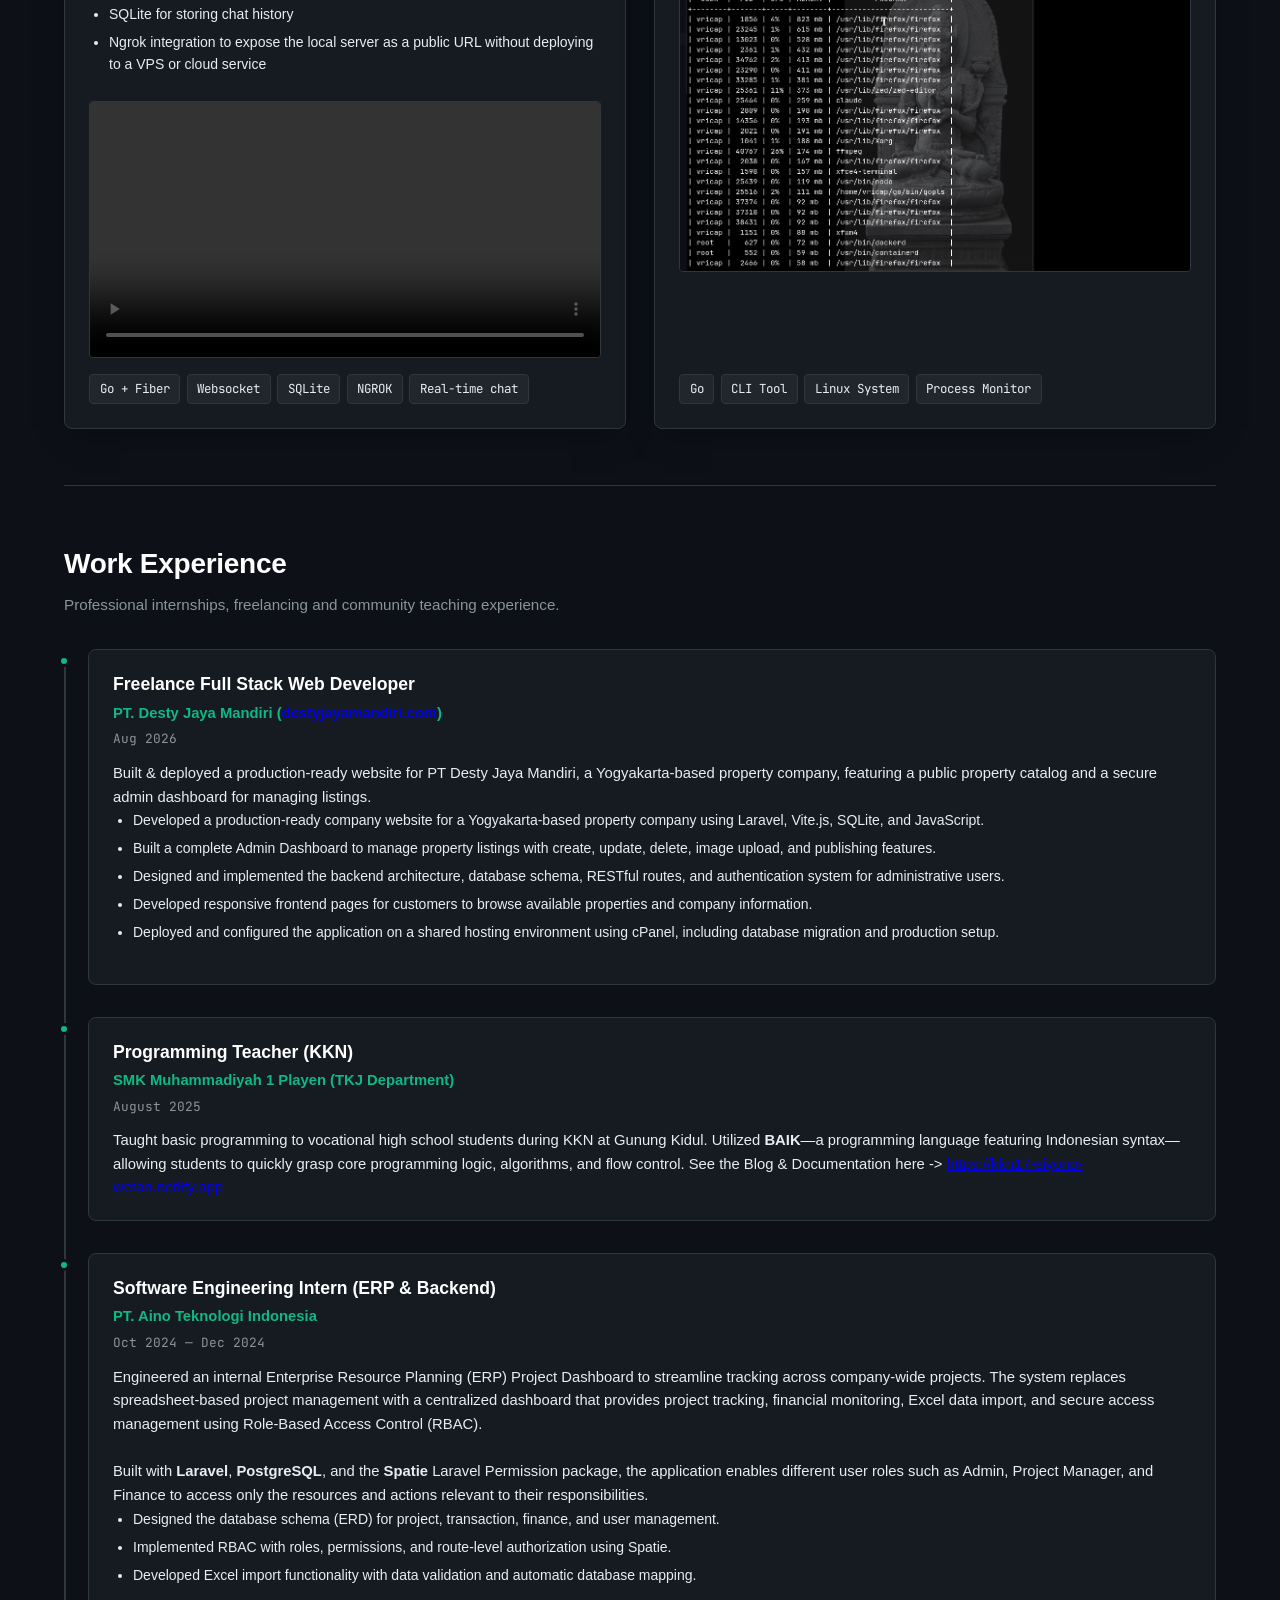
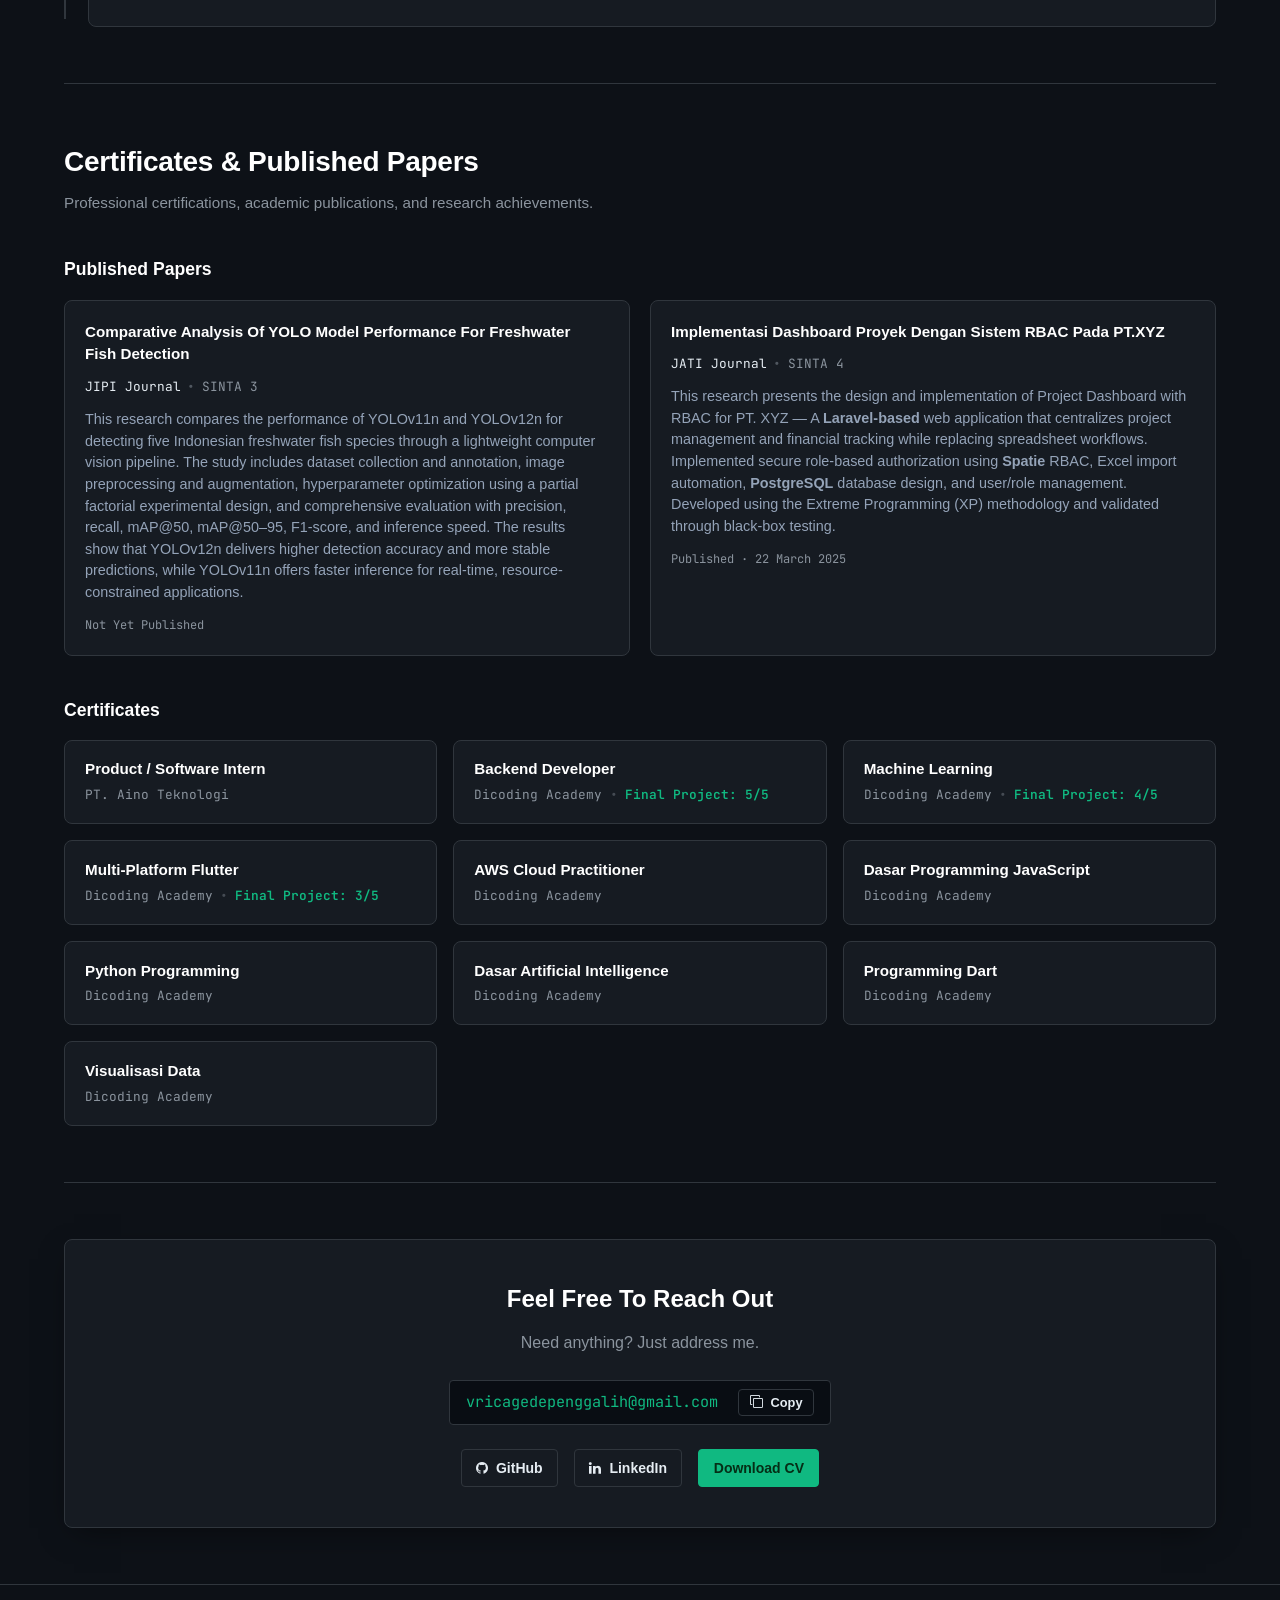
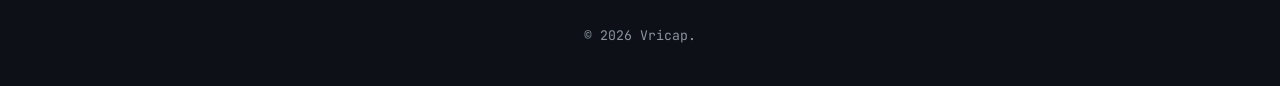
==== commit 4a002245: "minor changes" ====
--- a/index.html
+++ b/index.html
@@ -140,7 +140,7 @@
             <img src="profile-img.jpg" alt="Vrica Gede Penggalih" />
             <div class="status-badge">
               <!--<span class="brand-dot"></span>-->
-              <span>Based in Magelang, Indonesia</span>
+              <span>Magelang, Indonesia</span>
             </div>
           </div>
 
--- a/styles.css
+++ b/styles.css
@@ -464,6 +464,7 @@
   color: var(--text-main);
   display: flex;
   align-items: center;
+  justify-content: center;
   gap: 0.5rem;
 }
 
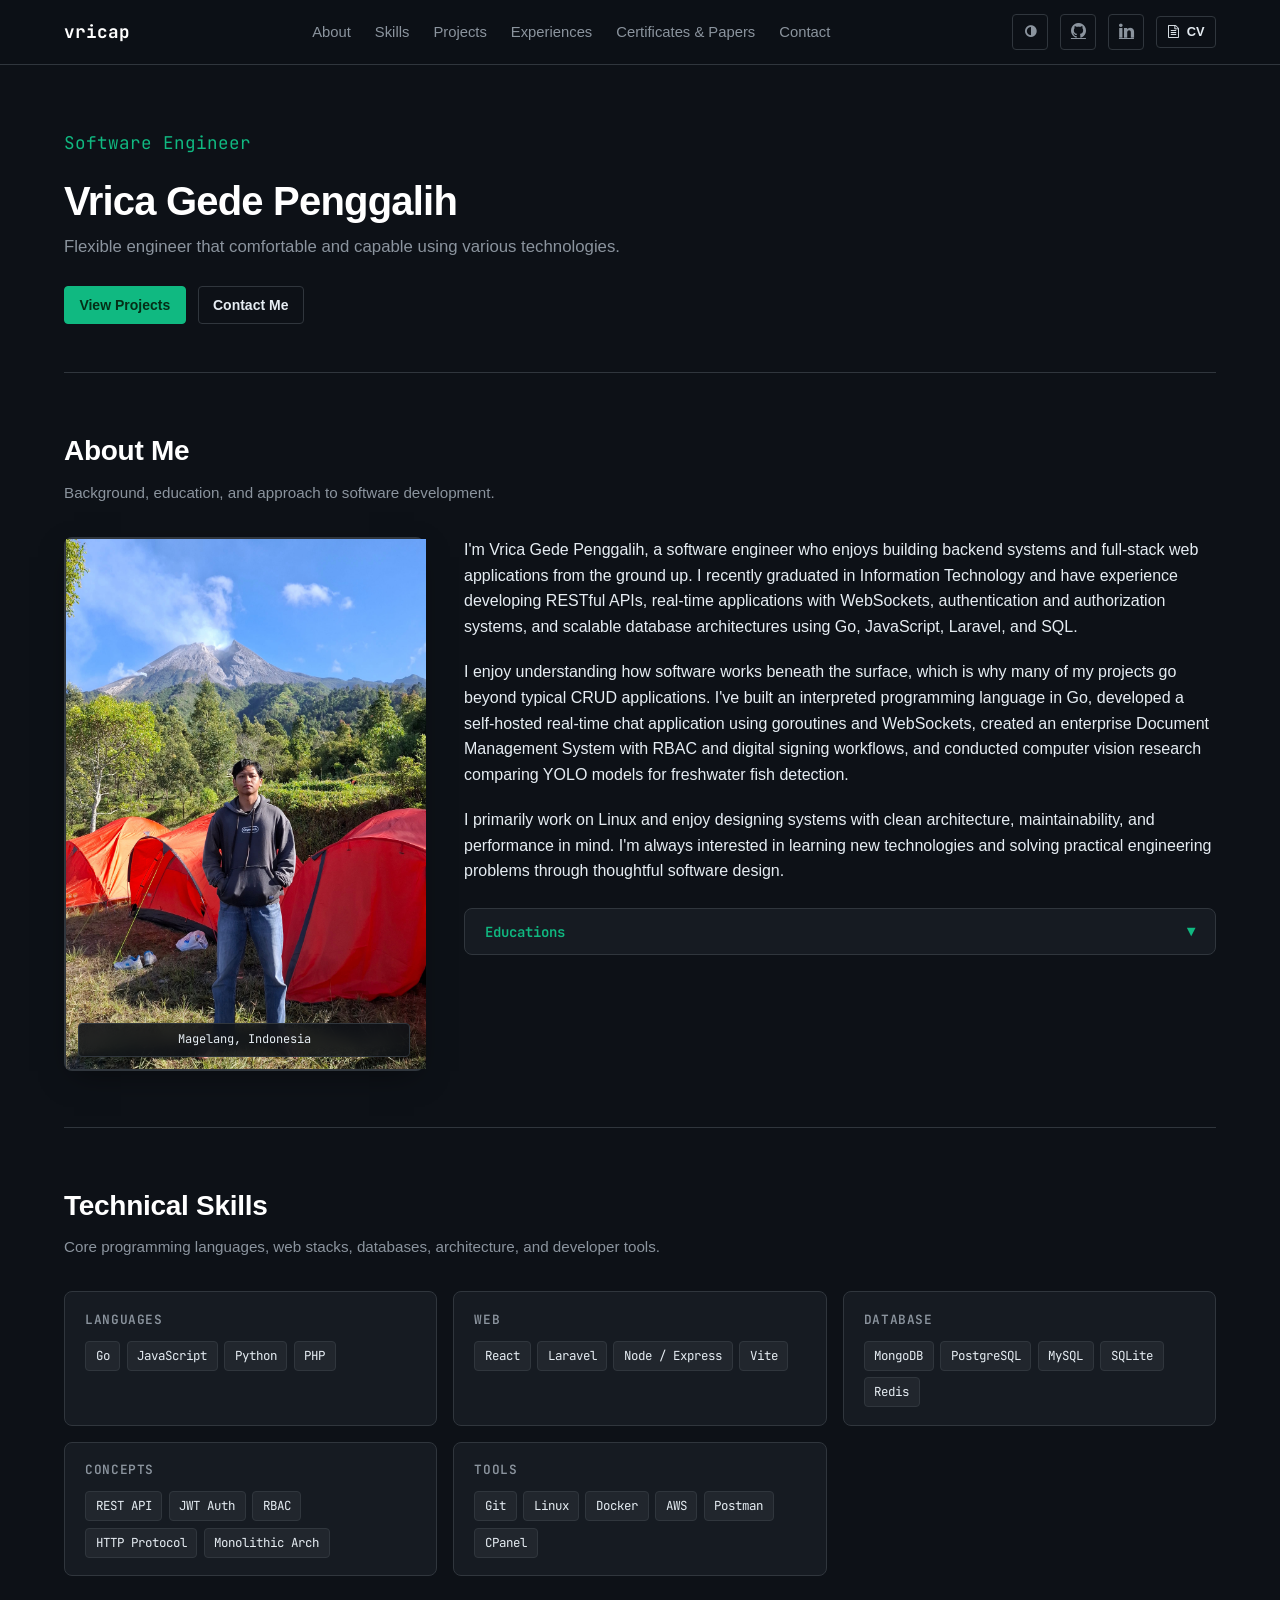
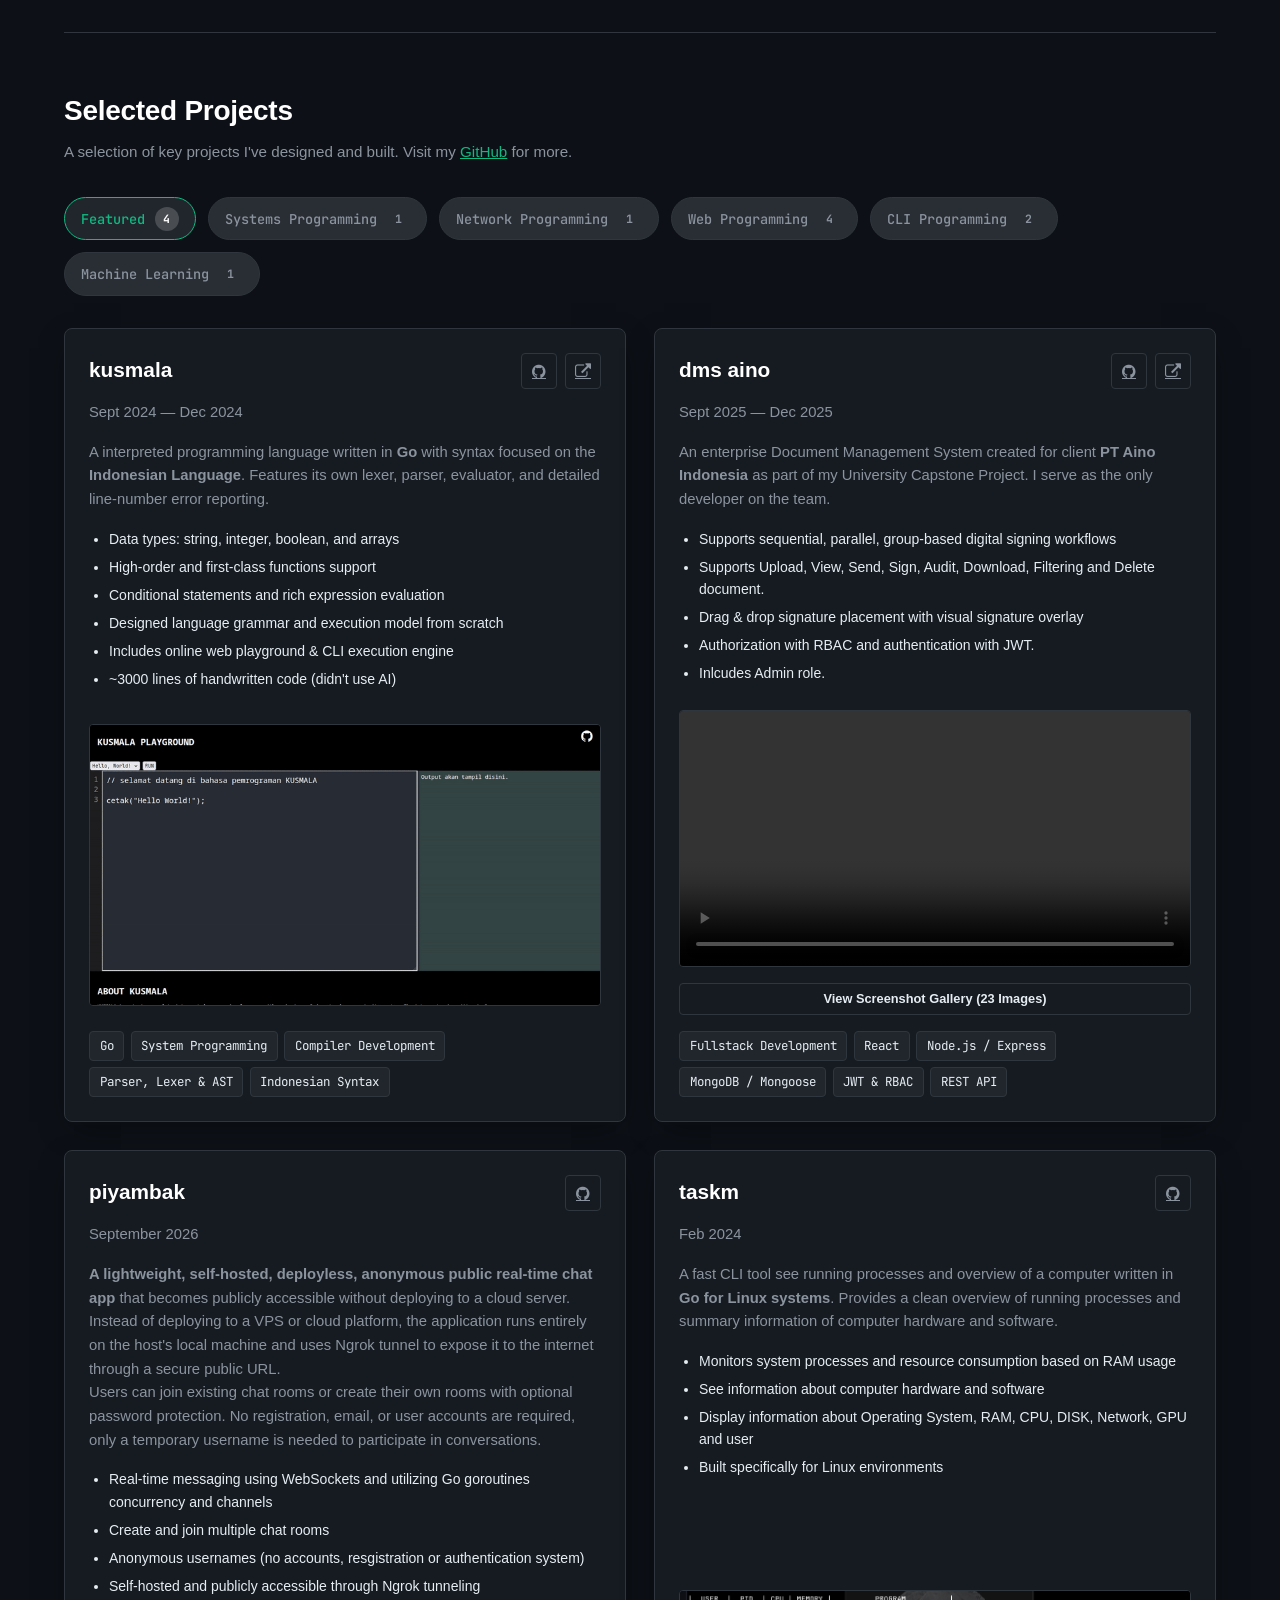
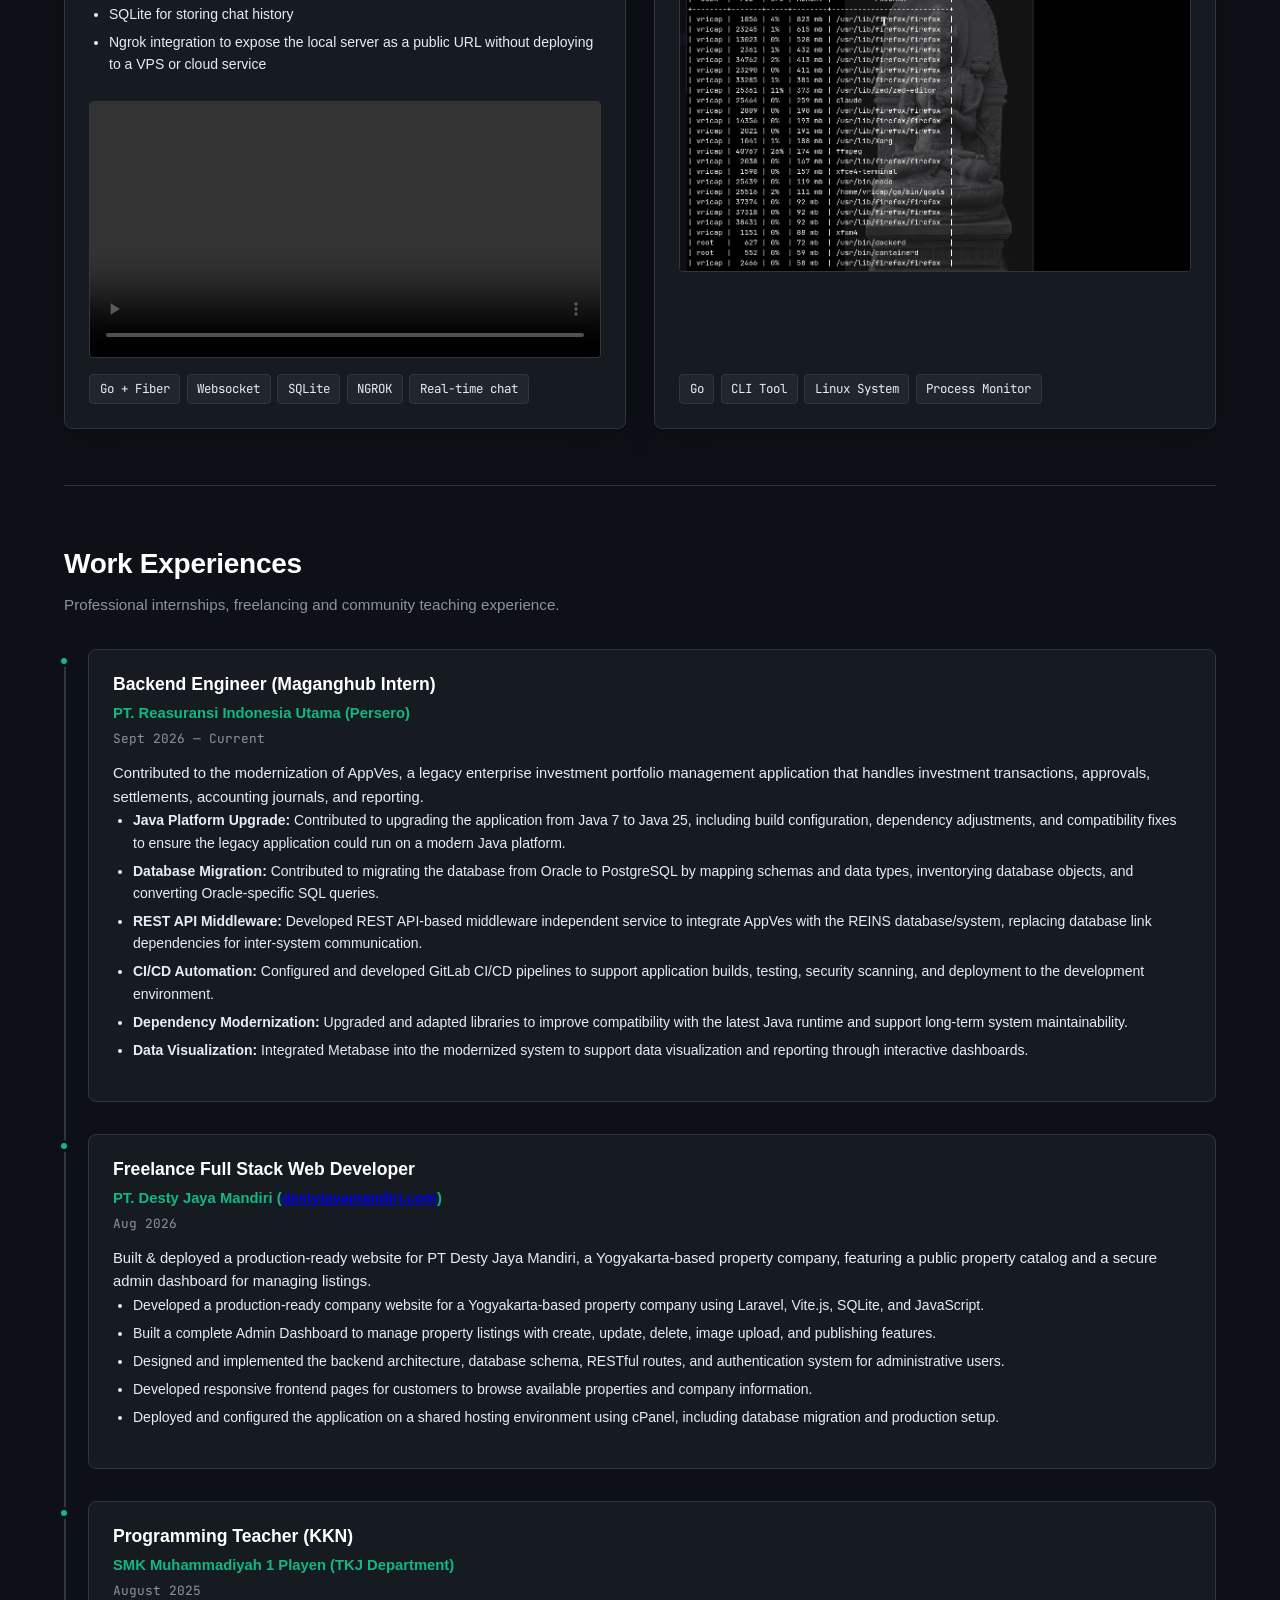
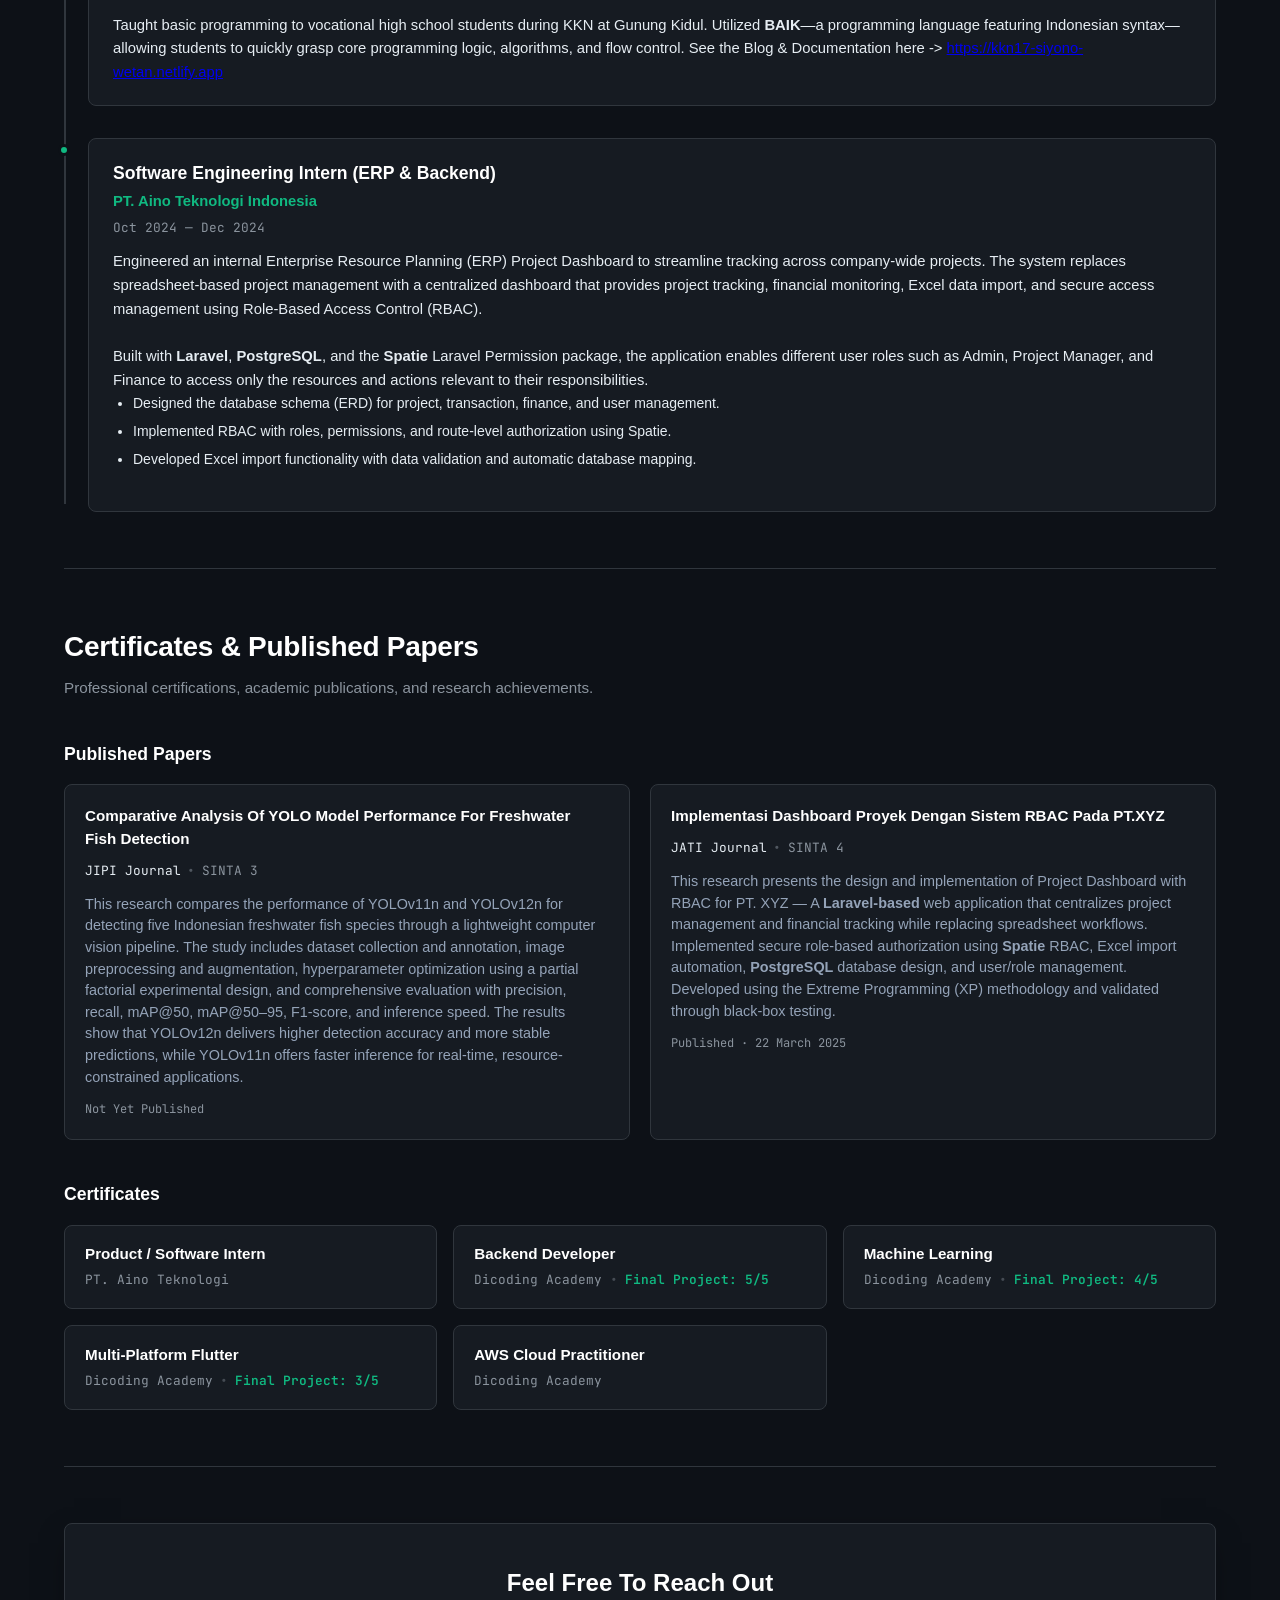
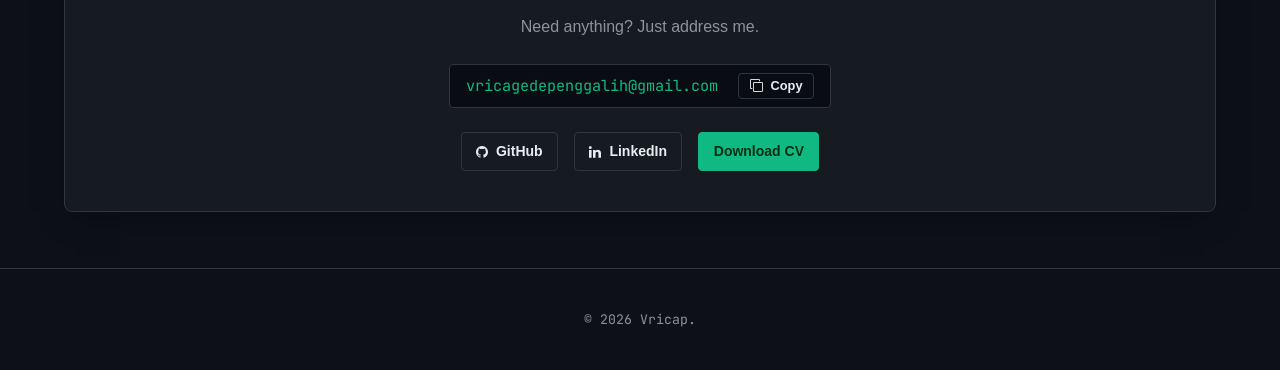
==== commit b59c7977: "improve litte bit" ====
--- a/index.html
+++ b/index.html
@@ -28,7 +28,7 @@
           <li><a href="#about">About</a></li>
           <li><a href="#skills">Skills</a></li>
           <li><a href="#projects">Projects</a></li>
-          <li><a href="#experience">Experience</a></li>
+          <li><a href="#experience">Experiences</a></li>
           <li><a href="#certificates">Certificates & Papers</a></li>
           <li><a href="#contact">Contact</a></li>
         </ul>
@@ -666,12 +666,32 @@
       <!-- Experience Section -->
       <section id="experience" class="section">
         <div class="section-header">
-          <h2 class="section-title">Work Experience</h2>
+          <h2 class="section-title">Work Experiences</h2>
           <p class="section-subtitle">Professional internships, freelancing and community teaching experience.</p>
         </div>
 
         <div class="timeline">
           <!-- Item 1 -->
+          <div class="timeline-item">
+            <div class="timeline-dot"></div>
+            <div class="timeline-content">
+              <div class="timeline-role">Backend Engineer (Maganghub Intern)</div>
+              <div class="timeline-company">PT. Reasuransi Indonesia Utama (Persero)</div>
+              <div class="timeline-date">Sept 2026 — Current</div>
+              <p class="timeline-desc">
+                  Contributed to the modernization of AppVes, a legacy enterprise investment portfolio management application that handles investment transactions, approvals, settlements, accounting journals, and reporting.
+                <ul class="project-feature-list">
+                    <li><strong>Java Platform Upgrade:</strong> Contributed to upgrading the application from Java 7 to Java 25, including build configuration, dependency adjustments, and compatibility fixes to ensure the legacy application could run on a modern Java platform.</li>
+                    <li><strong>Database Migration:</strong> Contributed to migrating the database from Oracle to PostgreSQL by mapping schemas and data types, inventorying database objects, and converting Oracle-specific SQL queries.</li>
+                    <li><strong>REST API Middleware:</strong> Developed REST API-based middleware independent service to integrate AppVes with the REINS database/system, replacing database link dependencies for inter-system communication.</li>
+                    <li><strong>CI/CD Automation:</strong> Configured and developed GitLab CI/CD pipelines to support application builds, testing, security scanning, and deployment to the development environment.</li>
+                    <li><strong>Dependency Modernization:</strong> Upgraded and adapted libraries to improve compatibility with the latest Java runtime and support long-term system maintainability.</li>
+                    <li><strong>Data Visualization:</strong> Integrated Metabase into the modernized system to support data visualization and reporting through interactive dashboards.</li>
+                </ul>
+              </p>
+            </div>
+          </div>
+
           <div class="timeline-item">
             <div class="timeline-dot"></div>
             <div class="timeline-content">
@@ -855,54 +875,54 @@
             </a>
 
             <!-- Cert 6 -->
-            <a href="sertificates/sertifikat_dasar_javascript.pdf" target="_blank" class="cert-card">
+            <!-- <a href="sertificates/sertifikat_dasar_javascript.pdf" target="_blank" class="cert-card">
               <div class="cert-info">
                 <h4>Dasar Programming JavaScript</h4>
                 <div class="cert-meta">
                   <span class="cert-issuer">Dicoding Academy</span>
                 </div>
               </div>
-            </a>
+            </a> -->
 
             <!-- Cert 7 -->
-            <a href="sertificates/sertifikat_python_pemula_dicoding.pdf" target="_blank" class="cert-card">
+            <!-- <a href="sertificates/sertifikat_python_pemula_dicoding.pdf" target="_blank" class="cert-card">
               <div class="cert-info">
                 <h4>Python Programming</h4>
                 <div class="cert-meta">
                   <span class="cert-issuer">Dicoding Academy</span>
                 </div>
               </div>
-            </a>
+            </a> -->
 
             <!-- Cert 8 -->
-            <a href="sertificates/sertifikat_dasar_ai.pdf" target="_blank" class="cert-card">
+            <!-- <a href="sertificates/sertifikat_dasar_ai.pdf" target="_blank" class="cert-card">
               <div class="cert-info">
                 <h4>Dasar Artificial Intelligence</h4>
                 <div class="cert-meta">
                   <span class="cert-issuer">Dicoding Academy</span>
                 </div>
               </div>
-            </a>
+            </a> -->
 
             <!-- Cert 9 -->
-            <a href="sertificates/sertifikat_memulai_dengan_dart.pdf" target="_blank" class="cert-card">
+            <!-- <a href="sertificates/sertifikat_memulai_dengan_dart.pdf" target="_blank" class="cert-card">
               <div class="cert-info">
                 <h4>Programming Dart</h4>
                 <div class="cert-meta">
                   <span class="cert-issuer">Dicoding Academy</span>
                 </div>
               </div>
-            </a>
+            </a> -->
 
             <!-- Cert 10 -->
-            <a href="sertificates/sertifikat_visualisasi_data_dicoding.pdf" target="_blank" class="cert-card">
+            <!-- <a href="sertificates/sertifikat_visualisasi_data_dicoding.pdf" target="_blank" class="cert-card">
               <div class="cert-info">
                 <h4>Visualisasi Data</h4>
                 <div class="cert-meta">
                   <span class="cert-issuer">Dicoding Academy</span>
                 </div>
               </div>
-            </a>
+            </a> -->
           </div>
         </div>
       </section>
